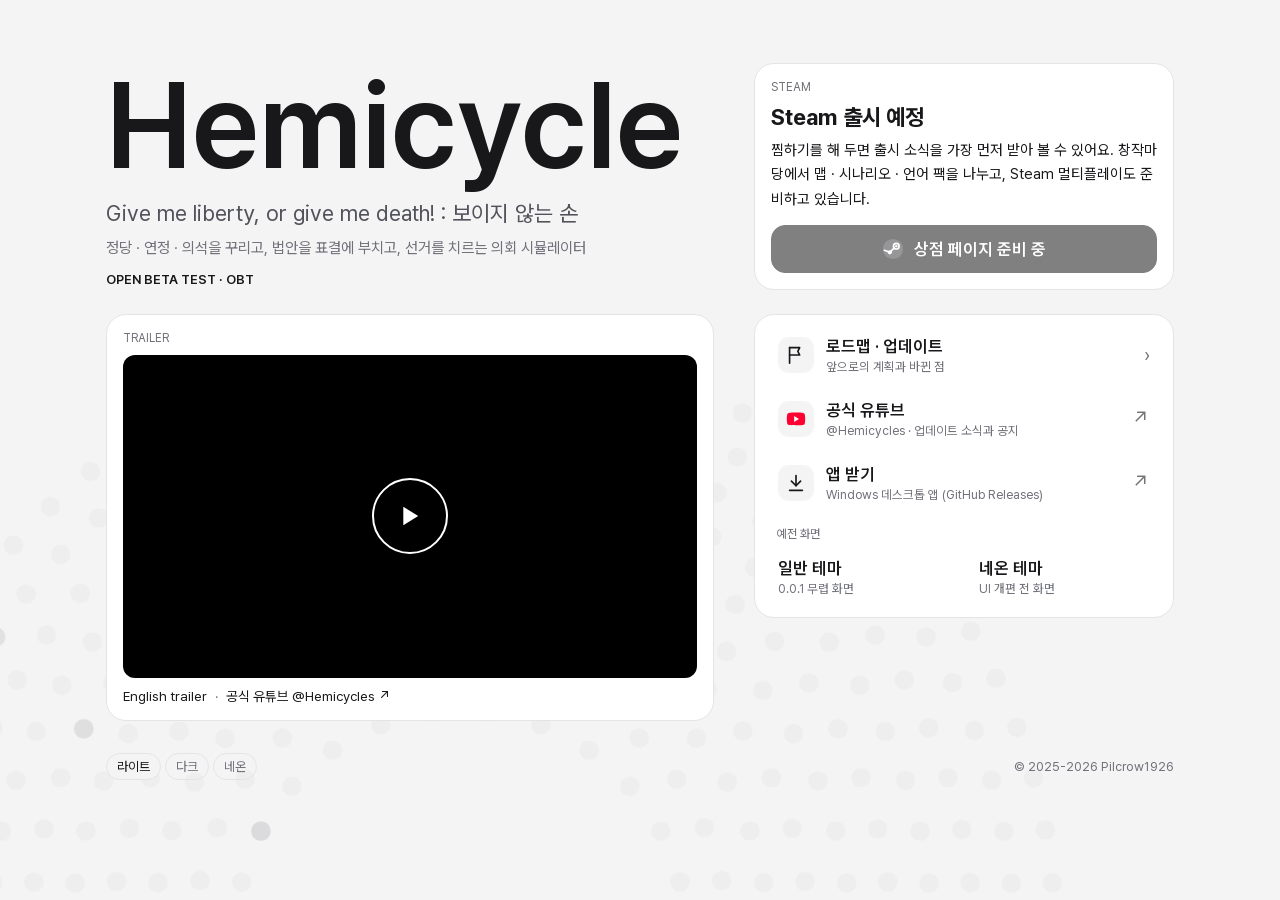
==== index.html @ 88987e37 "Hemicycle 웹 시작 — 메인 · 로드맵 · 예전 화면 게임 저장소(parliament)에서 웹으로 나누는 페이지를 옮겨 온다.  - index.html: 새 웹 메인 — S" ====
<!DOCTYPE html>
<html lang="ko">
<head>
    <meta charset="UTF-8">
    <meta name="viewport" content="width=device-width, initial-scale=1.0">
    <title>Hemicycle</title>
    <meta name="description" content="Hemicycle — 정당 · 연정 · 의석 · 입법 · 선거를 직접 운영하는 의회 시뮬레이터. Steam 출시 예정.">
    <link rel="icon" type="image/png" href="icons/favicon.png">
    <script src="js/thememode.js"></script>
    <script src="js/theme.js"></script>
    <link href="https://fonts.googleapis.com/css2?family=VT323&display=swap" rel="stylesheet">
    <link rel="stylesheet" href="fonts/neodgm/style.css">
    <link rel="stylesheet" href="css/modern.css">
    <link rel="stylesheet" href="css/site.css">
    <script src="js/site.js"></script>
</head>
<body>
    <div class="site">
        <header class="site-brand">
            <div class="site-status neon-only">SYSTEM: ONLINE<br>PUBLIC ARCHIVE</div>
            <h1 class="site-title">Hemicycle</h1>
            <p class="site-subtitle">Give me liberty, or give me death! : 보이지 않는 손</p>
            <p class="site-lead">정당 · 연정 · 의석을 꾸리고, 법안을 표결에 부치고, 선거를 치르는 의회 시뮬레이터</p>
            <div class="site-stage">OPEN BETA TEST · OBT</div>
        </header>

        <!-- Steam 출시 예정 -->
        <section class="site-card site-steam" aria-labelledby="steamTitle">
            <div class="site-card-head">STEAM</div>
            <h2 id="steamTitle" class="site-steam-title">Steam 출시 예정</h2>
            <p class="site-steam-text">찜하기를 해 두면 출시 소식을 가장 먼저 받아 볼 수 있어요. 창작마당에서 맵 · 시나리오 · 언어 팩을 나누고, Steam 멀티플레이도 준비하고 있습니다.</p>
            <a class="site-btn site-btn-primary" id="steamBtn" href="#" target="_blank" rel="noopener noreferrer" aria-disabled="true">
                <svg viewBox="0 0 24 24" width="22" height="22" aria-hidden="true"><circle cx="12" cy="12" r="11" fill="currentColor" opacity=".18"/><circle cx="15.6" cy="8.9" r="3.1" fill="none" stroke="currentColor" stroke-width="1.8"/><circle cx="15.6" cy="8.9" r="1.3" fill="currentColor"/><circle cx="8.6" cy="15.6" r="2.3" fill="currentColor"/><path d="M2.6 13.4 8.6 15.6M13.2 10.9 10 14.2" stroke="currentColor" stroke-width="1.9" stroke-linecap="round"/></svg>
                <span class="site-btn-label">상점 페이지 준비 중</span>
            </a>
        </section>

        <!-- 트레일러 -->
        <section class="site-card site-trailer-card" aria-label="트레일러">
            <div class="site-card-head">TRAILER</div>
            <div class="site-trailer" id="trailer">
                <img alt="Hemicycle 트레일러 미리보기" loading="lazy">
                <button type="button" class="site-trailer-play" aria-label="트레일러 재생">
                    <svg viewBox="0 0 24 24" width="34" height="34" aria-hidden="true"><path d="M8 5.5v13l10.5-6.5z" fill="currentColor"/></svg>
                </button>
            </div>
            <div class="site-trailer-links">
                <a href="#" id="trailerEn">English trailer</a>
                <span aria-hidden="true">·</span>
                <a data-site-link="youtubeChannel" href="https://www.youtube.com/@Hemicycles" target="_blank" rel="noopener noreferrer">공식 유튜브 @Hemicycles ↗</a>
            </div>
        </section>

        <!-- 바로 가기 -->
        <nav class="site-card site-links" aria-label="바로 가기">
            <a class="site-link" href="roadmap.html">
                <span class="site-link-icon" aria-hidden="true"><svg viewBox="0 0 24 24" width="22" height="22" fill="none" stroke="currentColor" stroke-width="1.8" stroke-linecap="round" stroke-linejoin="round"><path d="M5 21V4"/><path d="M5 4h11l-2 4 2 4H5"/></svg></span>
                <span class="site-link-text"><b>로드맵 · 업데이트</b><small>앞으로의 계획과 바뀐 점</small></span>
                <span class="site-link-chev" aria-hidden="true">›</span>
            </a>
            <a class="site-link" data-site-link="youtubeChannel" href="https://www.youtube.com/@Hemicycles" target="_blank" rel="noopener noreferrer">
                <span class="site-link-icon site-yt" aria-hidden="true"><svg viewBox="0 0 24 24" width="22" height="22"><path d="M21.6 7.2a2.5 2.5 0 0 0-1.8-1.8C18.2 5 12 5 12 5s-6.2 0-7.8.4A2.5 2.5 0 0 0 2.4 7.2 26 26 0 0 0 2 12a26 26 0 0 0 .4 4.8 2.5 2.5 0 0 0 1.8 1.8C5.8 19 12 19 12 19s6.2 0 7.8-.4a2.5 2.5 0 0 0 1.8-1.8A26 26 0 0 0 22 12a26 26 0 0 0-.4-4.8z" fill="currentColor"/><path d="M10 15.2 15.2 12 10 8.8z" fill="#fff"/></svg></span>
                <span class="site-link-text"><b>공식 유튜브</b><small>@Hemicycles · 업데이트 소식과 공지</small></span>
                <span class="site-link-chev" aria-hidden="true">↗</span>
            </a>
            <a class="site-link" data-site-link="releases" href="https://github.com/Jedidiah1926/parliament/releases" target="_blank" rel="noopener noreferrer">
                <span class="site-link-icon" aria-hidden="true"><svg viewBox="0 0 24 24" width="22" height="22" fill="none" stroke="currentColor" stroke-width="1.8" stroke-linecap="round" stroke-linejoin="round"><path d="M12 4v11"/><path d="m7 10 5 5 5-5"/><path d="M5 20h14"/></svg></span>
                <span class="site-link-text"><b>앱 받기</b><small>Windows 데스크톱 앱 (GitHub Releases)</small></span>
                <span class="site-link-chev" aria-hidden="true">↗</span>
            </a>
            <div class="site-links-sub">예전 화면</div>
            <div class="site-link-row">
                <a class="site-link" href="old.html">
                    <span class="site-link-text"><b>일반 테마</b><small>0.0.1 무렵 화면</small></span>
                </a>
                <a class="site-link" href="old2.html">
                    <span class="site-link-text"><b>네온 테마</b><small>UI 개편 전 화면</small></span>
                </a>
            </div>
        </nav>

        <footer class="site-footer">
            <div class="site-theme" role="group" aria-label="테마">
                <button type="button" data-theme-pick="light">라이트</button>
                <button type="button" data-theme-pick="dark">다크</button>
                <button type="button" data-theme-pick="tno">네온</button>
            </div>
            <div>&copy; 2025-2026 Pilcrow1926</div>
        </footer>
    </div>
    <script src="js/hemi-bg.js"></script>
</body>
</html>
---- fonts/neodgm/style.css ----
/* 네오둥근모 (NeoDunggeunmo, SIL OFL 1.1 — LICENSE.txt) — github.com/neodgm/neodgm-webfont 'latest' 태그의 파일을 그대로 함께 배포.
   인터넷 없이도(데스크톱 앱) 네온 테마 글꼴이 보이도록 CDN 대신 이 파일을 쓴다 */
@font-face {
  font-family: 'NeoDunggeunmo';
  font-weight: normal;
  font-style: normal;
  font-display: block;
  src: local('NeoDunggeunmo'), url('neodgm.woff2') format('woff2'),
       url('neodgm.woff') format('woff');
}
---- css/modern.css ----
/* =====================================================================
   Hemicycle — 모던 UI (라이트/다크 모드 전용)
   ---------------------------------------------------------------------
   네온 모드(data-theme-mode="tno")는 각 페이지 CSS(main.css 등)의 기존 레트로
   스타일을 그대로 쓰고, 이 파일의 규칙은 모두 html[data-theme-family="modern"]
   (라이트/다크) 아래에서만 적용된다. 모든 페이지가 페이지 CSS 뒤에 이 파일을 불러온다.

   구성
     1. 디자인 토큰 (라이트/다크) + 기존 --tno-* 변수 연결
     2. 기본 (폰트·CRT 제거·스크롤바)
     3. [자동 생성] 레트로 하드코딩 색 → 토큰 매핑
        (텍스트는 밝기 위계를 그대로, 어두운 배경은 표면색으로, 채도 있는 색은 의미별 색으로)
     4. 컴포넌트 (레이아웃·탭·입력·카드·버튼·대화상자)
     5. 기타 페이지 (메인/설정·로드맵·점검·맵 메이커)
     6. 세로 탭 사이드바 (js/sidenav.js)

   인라인 style=""과 페이지 CSS를 덮어써야 하는 곳이 많아 !important를 의도적으로 쓴다.
   ===================================================================== */
/* 라이트/다크 글꼴: Pretendard (SIL OFL 1.1, fonts/pretendard/LICENSE.txt) — 인터넷 없이도(데스크톱 앱) 보이도록 파일을 함께 배포 */
@font-face {
    font-family: 'Pretendard Variable';
    font-weight: 45 920;
    font-style: normal;
    font-display: swap;
    src: local('Pretendard Variable'), url('../fonts/pretendard/PretendardVariable.woff2') format('woff2-variations'), url('../fonts/pretendard/PretendardVariable.woff2') format('woff2');
}

/* ===================== 1. 디자인 토큰 ===================== */
html[data-theme-mode="light"] {
    --m-bg: #f4f4f5;
    --m-surface: #ffffff;
    --m-surface-2: #f4f4f5;
    --m-surface-3: #e7e7ea;
    --m-border: #e4e4e7;
    --m-border-strong: #d4d4d8;
    --m-text: #18181b;
    --m-text-2: #52525b;
    --m-text-3: #71717a;
    --m-text-4: #8b8b94;
    --m-accent: #18181b;
    --m-on-accent: #ffffff;
    --m-danger: #dc2626;
    --m-success: #16a34a;
    --m-info: #2563eb;
    --m-gold: #b45309;
    --m-purple: #7c3aed;
    --m-shadow-sm: 0 1px 2px rgba(24, 24, 27, .07);
    --m-shadow: 0 1px 2px rgba(24, 24, 27, .04), 0 6px 20px rgba(24, 24, 27, .06);
    --m-shadow-lg: 0 18px 50px rgba(24, 24, 27, .18);
    --m-ring: 0 0 0 3px rgba(24, 24, 27, .12);
    color-scheme: light;
}
html[data-theme-mode="dark"] {
    --m-bg: #0c0c0e;
    --m-surface: #161618;
    --m-surface-2: #1f1f22;
    --m-surface-3: #2a2a2e;
    --m-border: #27272a;
    --m-border-strong: #3a3a40;
    --m-text: #f4f4f5;
    --m-text-2: #b4b4bb;
    --m-text-3: #8a8a93;
    --m-text-4: #6e6e77;
    --m-accent: #f4f4f5;
    --m-on-accent: #18181b;
    --m-danger: #f87171;
    --m-success: #4ade80;
    --m-info: #60a5fa;
    --m-gold: #fbbf24;
    --m-purple: #a78bfa;
    --m-shadow-sm: 0 1px 2px rgba(0, 0, 0, .4);
    --m-shadow: 0 1px 2px rgba(0, 0, 0, .3), 0 8px 24px rgba(0, 0, 0, .35);
    --m-shadow-lg: 0 18px 50px rgba(0, 0, 0, .6);
    --m-ring: 0 0 0 3px rgba(244, 244, 245, .14);
    color-scheme: dark;
}
html[data-theme-family="modern"] {
    --m-font: "Pretendard Variable", Pretendard, -apple-system, BlinkMacSystemFont, "Segoe UI", "Apple SD Gothic Neo", "Malgun Gothic", sans-serif;
    --m-radius-sm: 6px;
    --m-radius: 10px;
    --m-radius-lg: 16px;
    /* 기존 레트로 변수를 토큰에 연결 — var(--tno-*)를 쓰는 CSS·인라인 스타일이 전부 자동으로 따라온다 */
    --tno-bg: var(--m-bg);
    --tno-panel: var(--m-surface);
    --tno-neon: var(--m-accent);
    --tno-neon-dim: color-mix(in srgb, var(--m-accent) 10%, transparent);
    --tno-text: var(--m-text);
    --tno-border: var(--m-border);
    --tno-alert: var(--m-danger);
    --tno-gold: var(--m-gold);
    --vote-yea: var(--m-success);
    --vote-nay: var(--m-danger);
    --vote-abs: var(--m-text-3);
}

/* ===================== 2. 기본 ===================== */
html[data-theme-family="modern"] * {
    font-family: var(--m-font) !important;
    text-transform: none !important;
    text-shadow: none !important;
    box-shadow: none !important;
    letter-spacing: normal !important;
}
html[data-theme-family="modern"] body {
    background: var(--m-bg) !important;
    color: var(--m-text);
    -webkit-font-smoothing: antialiased;
}
/* CRT 스캔라인 오버레이 제거 */
html[data-theme-family="modern"] body::after { display: none !important; }
html[data-theme-family="modern"] ::selection { background: color-mix(in srgb, var(--m-info) 25%, transparent); }
/* 스크롤바는 css/scrollbars.css 한 곳에서 */
html[data-theme-family="modern"] a { color: var(--m-info); }

/*@@GENERATED-REMAP-BEGIN@@*/
/* ===================== 3. [자동 생성] 레트로 하드코딩 색 → 토큰 매핑 =====================
   tools/gen-modern-remap.py로 생성 — 직접 고치지 말고 스크립트를 다시 실행할 것.
   회색은 밝기 순위를 그대로 텍스트 위계(--m-text > -2 > -3 > -4)로, 어두운 배경은 표면색으로,
   채도 있는 색은 색상별 의미 토큰(danger/gold/success/info/purple)으로 옮긴다.
   정당 색 등 인라인으로 동적으로 넣은 색은 :not(:where(...)) 가드로 건드리지 않는다. */
/* ======== GENERATED: hardcoded retro color -> token remap (class rules) ======== */
html[data-theme-family="modern"] .lang-select-btn:not(:where([style*="background"])),
html[data-theme-family="modern"] .menu-btn:not(:where([style*="background"])),
html[data-theme-family="modern"] .save-fav-btn:not(:where([style*="background"])),
html[data-theme-family="modern"] .save-select-item:not(:where([style*="background"])) {
    background: color-mix(in srgb, var(--m-text) 4%, transparent) !important;
}
html[data-theme-family="modern"] .save-tab-new-menu-item:hover:not(:where([style*="background"])),
html[data-theme-family="modern"] .save-tab-new:hover:not(:where([style*="background"])),
html[data-theme-family="modern"] .save-tab-preset-item:hover:not(:where([style*="background"])),
html[data-theme-family="modern"] .save-tab:hover:not(:where([style*="background"])) {
    background: color-mix(in srgb, var(--m-text) 6%, transparent) !important;
}
html[data-theme-family="modern"] #houseCanvas:not(:where([style*="background"])),
html[data-theme-family="modern"] #senateCanvas:not(:where([style*="background"])),
html[data-theme-family="modern"] #thirdCanvas:not(:where([style*="background"])),
html[data-theme-family="modern"] .bill-card:not(:where([style*="background"])),
html[data-theme-family="modern"] .bill-history:not(:where([style*="background"])),
html[data-theme-family="modern"] .bill-search-bar input:not(:where([style*="background"])),
html[data-theme-family="modern"] .canvas-export-menu:not(:where([style*="background"])),
html[data-theme-family="modern"] .card-item:not(:where([style*="background"])),
html[data-theme-family="modern"] .coalition-members:not(:where([style*="background"])),
html[data-theme-family="modern"] .elec-record-detail:not(:where([style*="background"])),
html[data-theme-family="modern"] .faction-card:not(:where([style*="background"])),
html[data-theme-family="modern"] .header-strip:not(:where([style*="background"])),
html[data-theme-family="modern"] .kbd-toast:not(:where([style*="background"])),
html[data-theme-family="modern"] .lang-switch:not(:where([style*="background"])),
html[data-theme-family="modern"] .leader-name-input:not(:where([style*="background"])),
html[data-theme-family="modern"] .leader-photo-box:not(:where([style*="background"])),
html[data-theme-family="modern"] .legend-pill:not(:where([style*="background"])),
html[data-theme-family="modern"] .maintenance-box:not(:where([style*="background"])),
html[data-theme-family="modern"] .member-filter-btn:not(:where([style*="background"])),
html[data-theme-family="modern"] .member-filter-popup:not(:where([style*="background"])),
html[data-theme-family="modern"] .nation-id-bar:not(:where([style*="background"])),
html[data-theme-family="modern"] .order-btn:not(:where([style*="background"])),
html[data-theme-family="modern"] .rd-card:not(:where([style*="background"])),
html[data-theme-family="modern"] .rd-header:not(:where([style*="background"])),
html[data-theme-family="modern"] .rd-version-btn:not(:where([style*="background"])),
html[data-theme-family="modern"] .ruling-selector:not(:where([style*="background"])),
html[data-theme-family="modern"] .save-rename-input:not(:where([style*="background"])),
html[data-theme-family="modern"] .save-select-head:not(:where([style*="background"])),
html[data-theme-family="modern"] .save-select-new-row input:not(:where([style*="background"])),
html[data-theme-family="modern"] .save-select-search input:not(:where([style*="background"])),
html[data-theme-family="modern"] .save-tab-bar:not(:where([style*="background"])),
html[data-theme-family="modern"] .save-tab-new-input-wrap input:not(:where([style*="background"])),
html[data-theme-family="modern"] .save-tab-new-menu:not(:where([style*="background"])),
html[data-theme-family="modern"] .save-tab-preset-list:not(:where([style*="background"])),
html[data-theme-family="modern"] .seat-info-card:not(:where([style*="background"])),
html[data-theme-family="modern"] .stat-block:not(:where([style*="background"])),
html[data-theme-family="modern"] .stat-leader-photo:not(:where([style*="background"])),
html[data-theme-family="modern"] .sub-tab-btn-3:not(:where([style*="background"])),
html[data-theme-family="modern"] .sub-tab-btn:not(:where([style*="background"])),
html[data-theme-family="modern"] .system-radio-btn:not(:where([style*="background"])),
html[data-theme-family="modern"] .tag-badge:not(:where([style*="background"])),
html[data-theme-family="modern"] .tno-header-strip:not(:where([style*="background"])),
html[data-theme-family="modern"] .tooltip-box:not(:where([style*="background"])),
html[data-theme-family="modern"] .version-box:not(:where([style*="background"])),
html[data-theme-family="modern"] .vote-bar-none:not(:where([style*="background"])),
html[data-theme-family="modern"] .vote-bar-outer:not(:where([style*="background"])),
html[data-theme-family="modern"] .vote-bill-input:not(:where([style*="background"])),
html[data-theme-family="modern"] .vote-panel:not(:where([style*="background"])),
html[data-theme-family="modern"] .vote-result-wrap:not(:where([style*="background"])),
html[data-theme-family="modern"] canvas:not(:where([style*="background"])),
html[data-theme-family="modern"] input[type="checkbox"]:not(:where([style*="background"])),
html[data-theme-family="modern"] input[type="number"]:not(:where([style*="background"])),
html[data-theme-family="modern"] input[type="text"]:not(:where([style*="background"])),
html[data-theme-family="modern"] select:not(:where([style*="background"])) {
    background: var(--m-surface-2) !important;
}
html[data-theme-family="modern"] .bill-status-badge.house-fail:not(:where([style*="border-bottom"])),
html[data-theme-family="modern"] .bill-status-badge.senate-fail:not(:where([style*="border-bottom"])),
html[data-theme-family="modern"] .bill-status-badge.third-fail:not(:where([style*="border-bottom"])),
html[data-theme-family="modern"] .sub-tab-btn-danger:not(:where([style*="border-bottom"])) {
    border-bottom-color: color-mix(in srgb, var(--m-danger) 40%, var(--m-border)) !important;
}
html[data-theme-family="modern"] .bill-version-badge:not(:where([style*="border-bottom"])) {
    border-bottom-color: color-mix(in srgb, var(--m-gold) 40%, var(--m-border)) !important;
}
html[data-theme-family="modern"] .bill-status-badge.senate-pass:not(:where([style*="border-bottom"])),
html[data-theme-family="modern"] .bill-status-badge.third-pass:not(:where([style*="border-bottom"])),
html[data-theme-family="modern"] .tag-badge:not(:where([style*="border-bottom"])) {
    border-bottom-color: color-mix(in srgb, var(--m-info) 40%, var(--m-border)) !important;
}
html[data-theme-family="modern"] .bill-card:not(:where([style*="border-bottom"])),
html[data-theme-family="modern"] .bill-history-entry:not(:where([style*="border-bottom"])),
html[data-theme-family="modern"] .bill-history:not(:where([style*="border-bottom"])),
html[data-theme-family="modern"] .bill-remove-btn:not(:where([style*="border-bottom"])),
html[data-theme-family="modern"] .bill-search-bar input:not(:where([style*="border-bottom"])),
html[data-theme-family="modern"] .bill-status-badge.pending:not(:where([style*="border-bottom"])),
html[data-theme-family="modern"] .bulk-party-row:not(:where([style*="border-bottom"])),
html[data-theme-family="modern"] .bulk-vote-btn.clr:not(:where([style*="border-bottom"])),
html[data-theme-family="modern"] .card-item:not(:where([style*="border-bottom"])),
html[data-theme-family="modern"] .coalition-members:not(:where([style*="border-bottom"])),
html[data-theme-family="modern"] .elec-record-detail:not(:where([style*="border-bottom"])),
html[data-theme-family="modern"] .faction-card:not(:where([style*="border-bottom"])),
html[data-theme-family="modern"] .leader-name-input:not(:where([style*="border-bottom"])),
html[data-theme-family="modern"] .leader-photo-box:not(:where([style*="border-bottom"])),
html[data-theme-family="modern"] .legend-pill:not(:where([style*="border-bottom"])),
html[data-theme-family="modern"] .log-entry:not(:where([style*="border-bottom"])),
html[data-theme-family="modern"] .log-tag.sys:not(:where([style*="border-bottom"])),
html[data-theme-family="modern"] .maintenance-box:not(:where([style*="border-bottom"])),
html[data-theme-family="modern"] .member-filter-btn:not(:where([style*="border-bottom"])),
html[data-theme-family="modern"] .member-filter-popup:not(:where([style*="border-bottom"])),
html[data-theme-family="modern"] .nation-flag-banner:not(:where([style*="border-bottom"])),
html[data-theme-family="modern"] .nation-id-bar:not(:where([style*="border-bottom"])),
html[data-theme-family="modern"] .order-btn:not(:where([style*="border-bottom"])),
html[data-theme-family="modern"] .rd-card:not(:where([style*="border-bottom"])),
html[data-theme-family="modern"] .rd-title:not(:where([style*="border-bottom"])),
html[data-theme-family="modern"] .ruling-selector:not(:where([style*="border-bottom"])),
html[data-theme-family="modern"] .save-select-item-auto:not(:where([style*="border-bottom"])),
html[data-theme-family="modern"] .save-tab-new-menu-item:not(:where([style*="border-bottom"])),
html[data-theme-family="modern"] .save-tab-preset-item:not(:where([style*="border-bottom"])),
html[data-theme-family="modern"] .seat-info-card-header:not(:where([style*="border-bottom"])),
html[data-theme-family="modern"] .stat-block:not(:where([style*="border-bottom"])),
html[data-theme-family="modern"] .stat-leader-photo:not(:where([style*="border-bottom"])),
html[data-theme-family="modern"] .sub-tab-btn-3:hover:not(:where([style*="border-bottom"])),
html[data-theme-family="modern"] .sub-tab-btn-3:not(:where([style*="border-bottom"])),
html[data-theme-family="modern"] .sub-tab-btn:hover:not(:where([style*="border-bottom"])),
html[data-theme-family="modern"] .sub-tab-btn:not(:where([style*="border-bottom"])),
html[data-theme-family="modern"] .system-radio-btn:hover:not(:where([style*="border-bottom"])),
html[data-theme-family="modern"] .system-radio-btn:not(:where([style*="border-bottom"])),
html[data-theme-family="modern"] .verdict-pending:not(:where([style*="border-bottom"])),
html[data-theme-family="modern"] .version-box:not(:where([style*="border-bottom"])),
html[data-theme-family="modern"] .version-head:not(:where([style*="border-bottom"])),
html[data-theme-family="modern"] .vote-bar-outer:not(:where([style*="border-bottom"])),
html[data-theme-family="modern"] .vote-panel-title:not(:where([style*="border-bottom"])),
html[data-theme-family="modern"] .vote-panel:not(:where([style*="border-bottom"])),
html[data-theme-family="modern"] .vote-result-wrap:not(:where([style*="border-bottom"])),
html[data-theme-family="modern"] .vote-verdict:not(:where([style*="border-bottom"])),
html[data-theme-family="modern"] canvas:not(:where([style*="border-bottom"])),
html[data-theme-family="modern"] input[type="checkbox"]:checked:not(:where([style*="border-bottom"]))::after,
html[data-theme-family="modern"] input[type="checkbox"]:not(:where([style*="border-bottom"])) {
    border-bottom-color: var(--m-border) !important;
}
html[data-theme-family="modern"] .dup-btn:not(:where([style*="border-bottom"])),
html[data-theme-family="modern"] .member-filter-btn:hover:not(:where([style*="border-bottom"])),
html[data-theme-family="modern"] .party-status-badge.status-dissolved:not(:where([style*="border-bottom"])),
html[data-theme-family="modern"] .remove-btn:not(:where([style*="border-bottom"])),
html[data-theme-family="modern"] .ruling-selector:hover:not(:where([style*="border-bottom"])),
html[data-theme-family="modern"] .vote-ctrl-btn.clr:not(:where([style*="border-bottom"])),
html[data-theme-family="modern"] input[type="color"]:not(:where([style*="border-bottom"])) {
    border-bottom-color: var(--m-border-strong) !important;
}
html[data-theme-family="modern"] .log-tag.fix:not(:where([style*="border-bottom"])) {
    border-bottom-color: var(--m-gold) !important;
}
html[data-theme-family="modern"] .bill-status-badge.house-pass:not(:where([style*="border-bottom"])),
html[data-theme-family="modern"] .log-tag.prer:not(:where([style*="border-bottom"])) {
    border-bottom-color: var(--m-success) !important;
}
html[data-theme-family="modern"] .bill-status-badge.house-fail:not(:where([style*="border-left"])),
html[data-theme-family="modern"] .bill-status-badge.senate-fail:not(:where([style*="border-left"])),
html[data-theme-family="modern"] .bill-status-badge.third-fail:not(:where([style*="border-left"])),
html[data-theme-family="modern"] .sub-tab-btn-danger:not(:where([style*="border-left"])) {
    border-left-color: color-mix(in srgb, var(--m-danger) 40%, var(--m-border)) !important;
}
html[data-theme-family="modern"] .bill-version-badge:not(:where([style*="border-left"])) {
    border-left-color: color-mix(in srgb, var(--m-gold) 40%, var(--m-border)) !important;
}
html[data-theme-family="modern"] .bill-status-badge.senate-pass:not(:where([style*="border-left"])),
html[data-theme-family="modern"] .bill-status-badge.third-pass:not(:where([style*="border-left"])),
html[data-theme-family="modern"] .tag-badge:not(:where([style*="border-left"])) {
    border-left-color: color-mix(in srgb, var(--m-info) 40%, var(--m-border)) !important;
}
html[data-theme-family="modern"] .bill-card:not(:where([style*="border-left"])),
html[data-theme-family="modern"] .bill-history:not(:where([style*="border-left"])),
html[data-theme-family="modern"] .bill-remove-btn:not(:where([style*="border-left"])),
html[data-theme-family="modern"] .bill-search-bar input:not(:where([style*="border-left"])),
html[data-theme-family="modern"] .bill-status-badge.pending:not(:where([style*="border-left"])),
html[data-theme-family="modern"] .bulk-vote-btn.clr:not(:where([style*="border-left"])),
html[data-theme-family="modern"] .card-item:not(:where([style*="border-left"])),
html[data-theme-family="modern"] .coalition-members:not(:where([style*="border-left"])),
html[data-theme-family="modern"] .elec-record-detail:not(:where([style*="border-left"])),
html[data-theme-family="modern"] .faction-card:not(:where([style*="border-left"])),
html[data-theme-family="modern"] .leader-name-input:not(:where([style*="border-left"])),
html[data-theme-family="modern"] .leader-photo-box:not(:where([style*="border-left"])),
html[data-theme-family="modern"] .legend-pill:not(:where([style*="border-left"])),
html[data-theme-family="modern"] .log-sub:not(:where([style*="border-left"])),
html[data-theme-family="modern"] .log-tag.sys:not(:where([style*="border-left"])),
html[data-theme-family="modern"] .maintenance-box:not(:where([style*="border-left"])),
html[data-theme-family="modern"] .member-filter-btn:not(:where([style*="border-left"])),
html[data-theme-family="modern"] .member-filter-popup:not(:where([style*="border-left"])),
html[data-theme-family="modern"] .nation-flag-banner:not(:where([style*="border-left"])),
html[data-theme-family="modern"] .order-btn:not(:where([style*="border-left"])),
html[data-theme-family="modern"] .rd-card:not(:where([style*="border-left"])),
html[data-theme-family="modern"] .ruling-selector:not(:where([style*="border-left"])),
html[data-theme-family="modern"] .save-select-item-auto:not(:where([style*="border-left"])),
html[data-theme-family="modern"] .stat-block:not(:where([style*="border-left"])),
html[data-theme-family="modern"] .stat-leader-photo:not(:where([style*="border-left"])),
html[data-theme-family="modern"] .sub-tab-btn-3:hover:not(:where([style*="border-left"])),
html[data-theme-family="modern"] .sub-tab-btn-3:not(:where([style*="border-left"])),
html[data-theme-family="modern"] .sub-tab-btn:hover:not(:where([style*="border-left"])),
html[data-theme-family="modern"] .sub-tab-btn:not(:where([style*="border-left"])),
html[data-theme-family="modern"] .system-radio-btn:hover:not(:where([style*="border-left"])),
html[data-theme-family="modern"] .system-radio-btn:not(:where([style*="border-left"])),
html[data-theme-family="modern"] .verdict-pending:not(:where([style*="border-left"])),
html[data-theme-family="modern"] .version-box:not(:where([style*="border-left"])),
html[data-theme-family="modern"] .vote-bar-outer:not(:where([style*="border-left"])),
html[data-theme-family="modern"] .vote-panel:not(:where([style*="border-left"])),
html[data-theme-family="modern"] .vote-result-wrap:not(:where([style*="border-left"])),
html[data-theme-family="modern"] .vote-verdict:not(:where([style*="border-left"])),
html[data-theme-family="modern"] canvas:not(:where([style*="border-left"])),
html[data-theme-family="modern"] input[type="checkbox"]:checked:not(:where([style*="border-left"]))::after,
html[data-theme-family="modern"] input[type="checkbox"]:not(:where([style*="border-left"])) {
    border-left-color: var(--m-border) !important;
}
html[data-theme-family="modern"] .dup-btn:not(:where([style*="border-left"])),
html[data-theme-family="modern"] .member-filter-btn:hover:not(:where([style*="border-left"])),
html[data-theme-family="modern"] .party-status-badge.status-dissolved:not(:where([style*="border-left"])),
html[data-theme-family="modern"] .remove-btn:not(:where([style*="border-left"])),
html[data-theme-family="modern"] .ruling-selector:hover:not(:where([style*="border-left"])),
html[data-theme-family="modern"] .vote-ctrl-btn.clr:not(:where([style*="border-left"])),
html[data-theme-family="modern"] input[type="color"]:not(:where([style*="border-left"])) {
    border-left-color: var(--m-border-strong) !important;
}
html[data-theme-family="modern"] .log-tag.fix:not(:where([style*="border-left"])) {
    border-left-color: var(--m-gold) !important;
}
html[data-theme-family="modern"] .bill-status-badge.house-pass:not(:where([style*="border-left"])),
html[data-theme-family="modern"] .log-tag.prer:not(:where([style*="border-left"])) {
    border-left-color: var(--m-success) !important;
}
html[data-theme-family="modern"] .bill-status-badge.house-fail:not(:where([style*="border-right"])),
html[data-theme-family="modern"] .bill-status-badge.senate-fail:not(:where([style*="border-right"])),
html[data-theme-family="modern"] .bill-status-badge.third-fail:not(:where([style*="border-right"])),
html[data-theme-family="modern"] .sub-tab-btn-danger:not(:where([style*="border-right"])) {
    border-right-color: color-mix(in srgb, var(--m-danger) 40%, var(--m-border)) !important;
}
html[data-theme-family="modern"] .bill-version-badge:not(:where([style*="border-right"])) {
    border-right-color: color-mix(in srgb, var(--m-gold) 40%, var(--m-border)) !important;
}
html[data-theme-family="modern"] .bill-status-badge.senate-pass:not(:where([style*="border-right"])),
html[data-theme-family="modern"] .bill-status-badge.third-pass:not(:where([style*="border-right"])),
html[data-theme-family="modern"] .tag-badge:not(:where([style*="border-right"])) {
    border-right-color: color-mix(in srgb, var(--m-info) 40%, var(--m-border)) !important;
}
html[data-theme-family="modern"] .bill-card:not(:where([style*="border-right"])),
html[data-theme-family="modern"] .bill-history:not(:where([style*="border-right"])),
html[data-theme-family="modern"] .bill-remove-btn:not(:where([style*="border-right"])),
html[data-theme-family="modern"] .bill-search-bar input:not(:where([style*="border-right"])),
html[data-theme-family="modern"] .bill-status-badge.pending:not(:where([style*="border-right"])),
html[data-theme-family="modern"] .bulk-vote-btn.clr:not(:where([style*="border-right"])),
html[data-theme-family="modern"] .card-item:not(:where([style*="border-right"])),
html[data-theme-family="modern"] .coalition-members:not(:where([style*="border-right"])),
html[data-theme-family="modern"] .elec-record-detail:not(:where([style*="border-right"])),
html[data-theme-family="modern"] .faction-card:not(:where([style*="border-right"])),
html[data-theme-family="modern"] .leader-name-input:not(:where([style*="border-right"])),
html[data-theme-family="modern"] .leader-photo-box:not(:where([style*="border-right"])),
html[data-theme-family="modern"] .legend-pill:not(:where([style*="border-right"])),
html[data-theme-family="modern"] .log-tag.sys:not(:where([style*="border-right"])),
html[data-theme-family="modern"] .maintenance-box:not(:where([style*="border-right"])),
html[data-theme-family="modern"] .member-filter-btn:not(:where([style*="border-right"])),
html[data-theme-family="modern"] .member-filter-popup:not(:where([style*="border-right"])),
html[data-theme-family="modern"] .nation-flag-banner:not(:where([style*="border-right"])),
html[data-theme-family="modern"] .order-btn:not(:where([style*="border-right"])),
html[data-theme-family="modern"] .rd-card:not(:where([style*="border-right"])),
html[data-theme-family="modern"] .ruling-selector:not(:where([style*="border-right"])),
html[data-theme-family="modern"] .save-select-item-auto:not(:where([style*="border-right"])),
html[data-theme-family="modern"] .save-tab-new:not(:where([style*="border-right"])),
html[data-theme-family="modern"] .save-tab:not(:where([style*="border-right"])),
html[data-theme-family="modern"] .stat-block:not(:where([style*="border-right"])),
html[data-theme-family="modern"] .stat-leader-photo:not(:where([style*="border-right"])),
html[data-theme-family="modern"] .sub-tab-btn-3:hover:not(:where([style*="border-right"])),
html[data-theme-family="modern"] .sub-tab-btn-3:not(:where([style*="border-right"])),
html[data-theme-family="modern"] .sub-tab-btn:hover:not(:where([style*="border-right"])),
html[data-theme-family="modern"] .sub-tab-btn:not(:where([style*="border-right"])),
html[data-theme-family="modern"] .system-radio-btn:hover:not(:where([style*="border-right"])),
html[data-theme-family="modern"] .system-radio-btn:not(:where([style*="border-right"])),
html[data-theme-family="modern"] .verdict-pending:not(:where([style*="border-right"])),
html[data-theme-family="modern"] .version-box:not(:where([style*="border-right"])),
html[data-theme-family="modern"] .vote-bar-outer:not(:where([style*="border-right"])),
html[data-theme-family="modern"] .vote-panel:not(:where([style*="border-right"])),
html[data-theme-family="modern"] .vote-result-wrap:not(:where([style*="border-right"])),
html[data-theme-family="modern"] .vote-verdict:not(:where([style*="border-right"])),
html[data-theme-family="modern"] canvas:not(:where([style*="border-right"])),
html[data-theme-family="modern"] input[type="checkbox"]:checked:not(:where([style*="border-right"]))::after,
html[data-theme-family="modern"] input[type="checkbox"]:not(:where([style*="border-right"])) {
    border-right-color: var(--m-border) !important;
}
html[data-theme-family="modern"] .dup-btn:not(:where([style*="border-right"])),
html[data-theme-family="modern"] .member-filter-btn:hover:not(:where([style*="border-right"])),
html[data-theme-family="modern"] .party-status-badge.status-dissolved:not(:where([style*="border-right"])),
html[data-theme-family="modern"] .remove-btn:not(:where([style*="border-right"])),
html[data-theme-family="modern"] .ruling-selector:hover:not(:where([style*="border-right"])),
html[data-theme-family="modern"] .vote-ctrl-btn.clr:not(:where([style*="border-right"])),
html[data-theme-family="modern"] input[type="color"]:not(:where([style*="border-right"])) {
    border-right-color: var(--m-border-strong) !important;
}
html[data-theme-family="modern"] .log-tag.fix:not(:where([style*="border-right"])) {
    border-right-color: var(--m-gold) !important;
}
html[data-theme-family="modern"] .bill-status-badge.house-pass:not(:where([style*="border-right"])),
html[data-theme-family="modern"] .log-tag.prer:not(:where([style*="border-right"])) {
    border-right-color: var(--m-success) !important;
}
html[data-theme-family="modern"] .bill-status-badge.house-fail:not(:where([style*="border-top"])),
html[data-theme-family="modern"] .bill-status-badge.senate-fail:not(:where([style*="border-top"])),
html[data-theme-family="modern"] .bill-status-badge.third-fail:not(:where([style*="border-top"])),
html[data-theme-family="modern"] .sub-tab-btn-danger:not(:where([style*="border-top"])) {
    border-top-color: color-mix(in srgb, var(--m-danger) 40%, var(--m-border)) !important;
}
html[data-theme-family="modern"] .bill-version-badge:not(:where([style*="border-top"])) {
    border-top-color: color-mix(in srgb, var(--m-gold) 40%, var(--m-border)) !important;
}
html[data-theme-family="modern"] .bill-status-badge.senate-pass:not(:where([style*="border-top"])),
html[data-theme-family="modern"] .bill-status-badge.third-pass:not(:where([style*="border-top"])),
html[data-theme-family="modern"] .tag-badge:not(:where([style*="border-top"])) {
    border-top-color: color-mix(in srgb, var(--m-info) 40%, var(--m-border)) !important;
}
html[data-theme-family="modern"] .bill-card:not(:where([style*="border-top"])),
html[data-theme-family="modern"] .bill-history:not(:where([style*="border-top"])),
html[data-theme-family="modern"] .bill-remove-btn:not(:where([style*="border-top"])),
html[data-theme-family="modern"] .bill-search-bar input:not(:where([style*="border-top"])),
html[data-theme-family="modern"] .bill-status-badge.pending:not(:where([style*="border-top"])),
html[data-theme-family="modern"] .bulk-vote-btn.clr:not(:where([style*="border-top"])),
html[data-theme-family="modern"] .card-item:not(:where([style*="border-top"])),
html[data-theme-family="modern"] .coalition-members:not(:where([style*="border-top"])),
html[data-theme-family="modern"] .elec-record-detail:not(:where([style*="border-top"])),
html[data-theme-family="modern"] .faction-card:not(:where([style*="border-top"])),
html[data-theme-family="modern"] .leader-name-input:not(:where([style*="border-top"])),
html[data-theme-family="modern"] .leader-photo-box:not(:where([style*="border-top"])),
html[data-theme-family="modern"] .legend-pill:not(:where([style*="border-top"])),
html[data-theme-family="modern"] .log-tag.sys:not(:where([style*="border-top"])),
html[data-theme-family="modern"] .maintenance-box:not(:where([style*="border-top"])),
html[data-theme-family="modern"] .maintenance-eta:not(:where([style*="border-top"])),
html[data-theme-family="modern"] .member-filter-btn:not(:where([style*="border-top"])),
html[data-theme-family="modern"] .member-filter-popup:not(:where([style*="border-top"])),
html[data-theme-family="modern"] .nation-flag-banner:not(:where([style*="border-top"])),
html[data-theme-family="modern"] .order-btn:not(:where([style*="border-top"])),
html[data-theme-family="modern"] .rd-card:not(:where([style*="border-top"])),
html[data-theme-family="modern"] .ruling-selector:not(:where([style*="border-top"])),
html[data-theme-family="modern"] .save-select-item-auto:not(:where([style*="border-top"])),
html[data-theme-family="modern"] .stat-block:not(:where([style*="border-top"])),
html[data-theme-family="modern"] .stat-leader-photo:not(:where([style*="border-top"])),
html[data-theme-family="modern"] .sub-tab-btn-3:hover:not(:where([style*="border-top"])),
html[data-theme-family="modern"] .sub-tab-btn-3:not(:where([style*="border-top"])),
html[data-theme-family="modern"] .sub-tab-btn:hover:not(:where([style*="border-top"])),
html[data-theme-family="modern"] .sub-tab-btn:not(:where([style*="border-top"])),
html[data-theme-family="modern"] .system-radio-btn:hover:not(:where([style*="border-top"])),
html[data-theme-family="modern"] .system-radio-btn:not(:where([style*="border-top"])),
html[data-theme-family="modern"] .verdict-pending:not(:where([style*="border-top"])),
html[data-theme-family="modern"] .version-box:not(:where([style*="border-top"])),
html[data-theme-family="modern"] .vote-bar-outer:not(:where([style*="border-top"])),
html[data-theme-family="modern"] .vote-panel:not(:where([style*="border-top"])),
html[data-theme-family="modern"] .vote-result-wrap:not(:where([style*="border-top"])),
html[data-theme-family="modern"] .vote-verdict:not(:where([style*="border-top"])),
html[data-theme-family="modern"] canvas:not(:where([style*="border-top"])),
html[data-theme-family="modern"] input[type="checkbox"]:checked:not(:where([style*="border-top"]))::after,
html[data-theme-family="modern"] input[type="checkbox"]:not(:where([style*="border-top"])) {
    border-top-color: var(--m-border) !important;
}
html[data-theme-family="modern"] .dup-btn:not(:where([style*="border-top"])),
html[data-theme-family="modern"] .member-filter-btn:hover:not(:where([style*="border-top"])),
html[data-theme-family="modern"] .party-status-badge.status-dissolved:not(:where([style*="border-top"])),
html[data-theme-family="modern"] .remove-btn:not(:where([style*="border-top"])),
html[data-theme-family="modern"] .ruling-selector:hover:not(:where([style*="border-top"])),
html[data-theme-family="modern"] .vote-ctrl-btn.clr:not(:where([style*="border-top"])),
html[data-theme-family="modern"] input[type="color"]:not(:where([style*="border-top"])) {
    border-top-color: var(--m-border-strong) !important;
}
html[data-theme-family="modern"] .log-tag.fix:not(:where([style*="border-top"])) {
    border-top-color: var(--m-gold) !important;
}
html[data-theme-family="modern"] .bill-status-badge.house-pass:not(:where([style*="border-top"])),
html[data-theme-family="modern"] .log-tag.prer:not(:where([style*="border-top"])) {
    border-top-color: var(--m-success) !important;
}
html[data-theme-family="modern"] .bill-status-badge.house-fail:not(:where([style^="color"],[style*=";color"],[style*="; color"],[style*=" color"])),
html[data-theme-family="modern"] .bill-status-badge.senate-fail:not(:where([style^="color"],[style*=";color"],[style*="; color"],[style*=" color"])),
html[data-theme-family="modern"] .bill-status-badge.third-fail:not(:where([style^="color"],[style*=";color"],[style*="; color"],[style*=" color"])),
html[data-theme-family="modern"] .faction-sum-err:not(:where([style^="color"],[style*=";color"],[style*="; color"],[style*=" color"])) {
    color: var(--m-danger) !important;
}
html[data-theme-family="modern"] .log-tag.fix:not(:where([style^="color"],[style*=";color"],[style*="; color"],[style*=" color"])) {
    color: var(--m-gold) !important;
}
html[data-theme-family="modern"] .bill-status-badge.senate-pass:not(:where([style^="color"],[style*=";color"],[style*="; color"],[style*=" color"])),
html[data-theme-family="modern"] .bill-status-badge.third-pass:not(:where([style^="color"],[style*=";color"],[style*="; color"],[style*=" color"])),
html[data-theme-family="modern"] .changelog-title:not(:where([style^="color"],[style*=";color"],[style*="; color"],[style*=" color"])),
html[data-theme-family="modern"] .log-meta:not(:where([style^="color"],[style*=";color"],[style*="; color"],[style*=" color"])) {
    color: var(--m-info) !important;
}
html[data-theme-family="modern"] .lang-switch:hover:not(:where([style^="color"],[style*=";color"],[style*="; color"],[style*=" color"])),
html[data-theme-family="modern"] .maint-notice-bar:not(:where([style^="color"],[style*=";color"],[style*="; color"],[style*=" color"])),
html[data-theme-family="modern"] .rd-version-btn.active:not(:where([style^="color"],[style*=";color"],[style*="; color"],[style*=" color"])),
html[data-theme-family="modern"] .simulate-btn:not(:where([style^="color"],[style*=";color"],[style*="; color"],[style*=" color"])) {
    color: var(--m-on-accent) !important;
}
html[data-theme-family="modern"] .bill-status-badge.house-pass:not(:where([style^="color"],[style*=";color"],[style*="; color"],[style*=" color"])),
html[data-theme-family="modern"] .faction-sum-ok:not(:where([style^="color"],[style*=";color"],[style*="; color"],[style*=" color"])),
html[data-theme-family="modern"] .log-tag.prer:not(:where([style^="color"],[style*=";color"],[style*="; color"],[style*=" color"])) {
    color: var(--m-success) !important;
}
html[data-theme-family="modern"] .bill-search-bar input:not(:where([style^="color"],[style*=";color"],[style*="; color"],[style*=" color"])),
html[data-theme-family="modern"] .bulk-party-name:not(:where([style^="color"],[style*=";color"],[style*="; color"],[style*=" color"])),
html[data-theme-family="modern"] .disp-info-bar #dispInfoDate:not(:where([style^="color"],[style*=";color"],[style*="; color"],[style*=" color"])),
html[data-theme-family="modern"] .disp-tab-close:hover:not(:where([style^="color"],[style*=";color"],[style*="; color"],[style*=" color"])),
html[data-theme-family="modern"] .leader-name-input:not(:where([style^="color"],[style*=";color"],[style*="; color"],[style*=" color"])),
html[data-theme-family="modern"] .log-msg:not(:where([style^="color"],[style*=";color"],[style*="; color"],[style*=" color"])),
html[data-theme-family="modern"] .maintenance-msg:not(:where([style^="color"],[style*=";color"],[style*="; color"],[style*=" color"])),
html[data-theme-family="modern"] .member-filter-btn:hover:not(:where([style^="color"],[style*=";color"],[style*="; color"],[style*=" color"])),
html[data-theme-family="modern"] .order-btn:not(:where([style^="color"],[style*=";color"],[style*="; color"],[style*=" color"])),
html[data-theme-family="modern"] .rd-desc:not(:where([style^="color"],[style*=";color"],[style*="; color"],[style*=" color"])),
html[data-theme-family="modern"] .seat-info-card:not(:where([style^="color"],[style*=";color"],[style*="; color"],[style*=" color"])) {
    color: var(--m-text) !important;
}
html[data-theme-family="modern"] .add-btn:not(:where([style^="color"],[style*=";color"],[style*="; color"],[style*=" color"])),
html[data-theme-family="modern"] .bill-history:not(:where([style^="color"],[style*=";color"],[style*="; color"],[style*=" color"])),
html[data-theme-family="modern"] .changelog:not(:where([style^="color"],[style*=";color"],[style*="; color"],[style*=" color"])),
html[data-theme-family="modern"] .disp-info-bar #dispInfoSession:not(:where([style^="color"],[style*=";color"],[style*="; color"],[style*=" color"])),
html[data-theme-family="modern"] .disp-tab-btn:hover:not(:where([style^="color"],[style*=";color"],[style*="; color"],[style*=" color"])),
html[data-theme-family="modern"] .display-tab-btn:hover:not(:where([style^="color"],[style*=";color"],[style*="; color"],[style*=" color"])),
html[data-theme-family="modern"] .drag-handle:hover:not(:where([style^="color"],[style*=";color"],[style*="; color"],[style*=" color"])),
html[data-theme-family="modern"] .log-tag.sys:not(:where([style^="color"],[style*=";color"],[style*="; color"],[style*=" color"])),
html[data-theme-family="modern"] .member-filter-btn:not(:where([style^="color"],[style*=";color"],[style*="; color"],[style*=" color"])),
html[data-theme-family="modern"] .nation-name-disp:not(:where([style^="color"],[style*=";color"],[style*="; color"],[style*=" color"])),
html[data-theme-family="modern"] .party-status-badge.status-dissolved:not(:where([style^="color"],[style*=";color"],[style*="; color"],[style*=" color"])),
html[data-theme-family="modern"] .preset-card-desc:not(:where([style^="color"],[style*=";color"],[style*="; color"],[style*=" color"])),
html[data-theme-family="modern"] .save-select-import-btn:not(:where([style^="color"],[style*=";color"],[style*="; color"],[style*=" color"])),
html[data-theme-family="modern"] .save-tab-new-input-wrap button:not(:where([style^="color"],[style*=";color"],[style*="; color"],[style*=" color"])),
html[data-theme-family="modern"] .seat-info-card-header button:not(:where([style^="color"],[style*=";color"],[style*="; color"],[style*=" color"])),
html[data-theme-family="modern"] .sub-tab-btn-3:hover:not(:where([style^="color"],[style*=";color"],[style*="; color"],[style*=" color"])),
html[data-theme-family="modern"] .sub-tab-btn:hover:not(:where([style^="color"],[style*=";color"],[style*="; color"],[style*=" color"])),
html[data-theme-family="modern"] .system-radio-btn:hover:not(:where([style^="color"],[style*=";color"],[style*="; color"],[style*=" color"])),
html[data-theme-family="modern"] .system-radio-btn:not(:where([style^="color"],[style*=";color"],[style*="; color"],[style*=" color"])),
html[data-theme-family="modern"] .vote-ctrl-btn.clr:not(:where([style^="color"],[style*=";color"],[style*="; color"],[style*=" color"])),
html[data-theme-family="modern"] .vote-result-title:not(:where([style^="color"],[style*=";color"],[style*="; color"],[style*=" color"])),
html[data-theme-family="modern"] label:not(:where([style^="color"],[style*=";color"],[style*="; color"],[style*=" color"])) {
    color: var(--m-text-2) !important;
}
html[data-theme-family="modern"] .bill-card-body:not(:where([style^="color"],[style*=";color"],[style*="; color"],[style*=" color"])),
html[data-theme-family="modern"] .bill-history-toggle:not(:where([style^="color"],[style*=";color"],[style*="; color"],[style*=" color"])),
html[data-theme-family="modern"] .bill-remove-btn:not(:where([style^="color"],[style*=";color"],[style*="; color"],[style*=" color"])),
html[data-theme-family="modern"] .bill-status-badge.pending:not(:where([style^="color"],[style*=";color"],[style*="; color"],[style*=" color"])),
html[data-theme-family="modern"] .build-tag:not(:where([style^="color"],[style*=";color"],[style*="; color"],[style*=" color"])),
html[data-theme-family="modern"] .bulk-vote-btn.clr:not(:where([style^="color"],[style*=";color"],[style*="; color"],[style*=" color"])),
html[data-theme-family="modern"] .disp-tab-btn:not(:where([style^="color"],[style*=";color"],[style*="; color"],[style*=" color"])),
html[data-theme-family="modern"] .disp-tab-close:not(:where([style^="color"],[style*=";color"],[style*="; color"],[style*=" color"])),
html[data-theme-family="modern"] .display-tab-btn:not(:where([style^="color"],[style*=";color"],[style*="; color"],[style*=" color"])),
html[data-theme-family="modern"] .dup-btn:not(:where([style^="color"],[style*=";color"],[style*="; color"],[style*=" color"])),
html[data-theme-family="modern"] .elec-record-toggle:not(:where([style^="color"],[style*=";color"],[style*="; color"],[style*=" color"])),
html[data-theme-family="modern"] .log-sub:not(:where([style^="color"],[style*=";color"],[style*="; color"],[style*=" color"])),
html[data-theme-family="modern"] .main-tab-btn:not(:where([style^="color"],[style*=";color"],[style*="; color"],[style*=" color"])),
html[data-theme-family="modern"] .maintenance-eta:not(:where([style^="color"],[style*=";color"],[style*="; color"],[style*=" color"])),
html[data-theme-family="modern"] .rd-version-btn:not(:where([style^="color"],[style*=";color"],[style*="; color"],[style*=" color"])),
html[data-theme-family="modern"] .remove-btn:not(:where([style^="color"],[style*=";color"],[style*="; color"],[style*=" color"])),
html[data-theme-family="modern"] .save-fav-btn:not(:where([style^="color"],[style*=";color"],[style*="; color"],[style*=" color"])),
html[data-theme-family="modern"] .save-select-empty:not(:where([style^="color"],[style*=";color"],[style*="; color"],[style*=" color"])),
html[data-theme-family="modern"] .save-select-item-time:not(:where([style^="color"],[style*=";color"],[style*="; color"],[style*=" color"])),
html[data-theme-family="modern"] .save-tab-close:not(:where([style^="color"],[style*=";color"],[style*="; color"],[style*=" color"])),
html[data-theme-family="modern"] .save-tab-new:not(:where([style^="color"],[style*=";color"],[style*="; color"],[style*=" color"])),
html[data-theme-family="modern"] .save-tab-preset-empty:not(:where([style^="color"],[style*=";color"],[style*="; color"],[style*=" color"])),
html[data-theme-family="modern"] .save-tab:not(:where([style^="color"],[style*=";color"],[style*="; color"],[style*=" color"])),
html[data-theme-family="modern"] .settings-label:not(:where([style^="color"],[style*=";color"],[style*="; color"],[style*=" color"])),
html[data-theme-family="modern"] .status-line:not(:where([style^="color"],[style*=";color"],[style*="; color"],[style*=" color"])),
html[data-theme-family="modern"] .sub-tab-btn-3:not(:where([style^="color"],[style*=";color"],[style*="; color"],[style*=" color"])),
html[data-theme-family="modern"] .sub-tab-btn:not(:where([style^="color"],[style*=";color"],[style*="; color"],[style*=" color"])),
html[data-theme-family="modern"] .verdict-pending:not(:where([style^="color"],[style*=";color"],[style*="; color"],[style*=" color"])),
html[data-theme-family="modern"] .vote-hint:not(:where([style^="color"],[style*=";color"],[style*="; color"],[style*=" color"])) {
    color: var(--m-text-3) !important;
}
html[data-theme-family="modern"] .drag-handle:not(:where([style^="color"],[style*=";color"],[style*="; color"],[style*=" color"])),
html[data-theme-family="modern"] .footer:not(:where([style^="color"],[style*=";color"],[style*="; color"],[style*=" color"])),
html[data-theme-family="modern"] .lang-select-btn:disabled:not(:where([style^="color"],[style*=";color"],[style*="; color"],[style*=" color"])),
html[data-theme-family="modern"] .leader-photo-box .photo-ph:not(:where([style^="color"],[style*=";color"],[style*="; color"],[style*=" color"])),
html[data-theme-family="modern"] .vc-none:not(:where([style^="color"],[style*=";color"],[style*="; color"],[style*=" color"])) {
    color: var(--m-text-4) !important;
}

/* ======== GENERATED: hardcoded retro color -> token remap (inline style="" attributes) ======== */
html[data-theme-family="modern"] [style*="background-color: rgb(10, 26, 42)"],
html[data-theme-family="modern"] [style*="background: rgb(10, 26, 42)"],
html[data-theme-family="modern"] [style*="background:#0a1a2a" i] {
    background: color-mix(in srgb, var(--m-info) 10%, var(--m-surface)) !important;
}
html[data-theme-family="modern"] [style*="background-color: rgb(10, 42, 26)"],
html[data-theme-family="modern"] [style*="background: rgb(10, 42, 26)"],
html[data-theme-family="modern"] [style*="background:#0a2a1a" i] {
    background: color-mix(in srgb, var(--m-success) 10%, var(--m-surface)) !important;
}
html[data-theme-family="modern"] [style$="background: #000" i],
html[data-theme-family="modern"] [style$="background:#000" i],
html[data-theme-family="modern"] [style$="background:#111" i],
html[data-theme-family="modern"] [style$="background:#222" i],
html[data-theme-family="modern"] [style*="background-color: rgb(0, 0, 0)"],
html[data-theme-family="modern"] [style*="background-color: rgb(10, 12, 16)"],
html[data-theme-family="modern"] [style*="background-color: rgb(17, 17, 17)"],
html[data-theme-family="modern"] [style*="background-color: rgb(34, 34, 34)"],
html[data-theme-family="modern"] [style*="background-color: rgb(5, 5, 5)"],
html[data-theme-family="modern"] [style*="background-color: rgb(6, 8, 16)"],
html[data-theme-family="modern"] [style*="background: #000 " i],
html[data-theme-family="modern"] [style*="background: #000!" i],
html[data-theme-family="modern"] [style*="background: #000;" i],
html[data-theme-family="modern"] [style*="background: rgb(0, 0, 0)"],
html[data-theme-family="modern"] [style*="background: rgb(10, 12, 16)"],
html[data-theme-family="modern"] [style*="background: rgb(17, 17, 17)"],
html[data-theme-family="modern"] [style*="background: rgb(34, 34, 34)"],
html[data-theme-family="modern"] [style*="background: rgb(5, 5, 5)"],
html[data-theme-family="modern"] [style*="background: rgb(6, 8, 16)"],
html[data-theme-family="modern"] [style*="background:#000 " i],
html[data-theme-family="modern"] [style*="background:#000!" i],
html[data-theme-family="modern"] [style*="background:#000;" i],
html[data-theme-family="modern"] [style*="background:#050505" i],
html[data-theme-family="modern"] [style*="background:#060810" i],
html[data-theme-family="modern"] [style*="background:#0a0c10" i],
html[data-theme-family="modern"] [style*="background:#111 " i],
html[data-theme-family="modern"] [style*="background:#111!" i],
html[data-theme-family="modern"] [style*="background:#111;" i],
html[data-theme-family="modern"] [style*="background:#222 " i],
html[data-theme-family="modern"] [style*="background:#222!" i],
html[data-theme-family="modern"] [style*="background:#222;" i] {
    background: var(--m-surface-2) !important;
}
html[data-theme-family="modern"] [style$="background:#333" i],
html[data-theme-family="modern"] [style$="background:#666" i],
html[data-theme-family="modern"] [style*="background-color: rgb(102, 102, 102)"],
html[data-theme-family="modern"] [style*="background-color: rgb(51, 51, 51)"],
html[data-theme-family="modern"] [style*="background: rgb(102, 102, 102)"],
html[data-theme-family="modern"] [style*="background: rgb(51, 51, 51)"],
html[data-theme-family="modern"] [style*="background:#333 " i],
html[data-theme-family="modern"] [style*="background:#333!" i],
html[data-theme-family="modern"] [style*="background:#333;" i],
html[data-theme-family="modern"] [style*="background:#666 " i],
html[data-theme-family="modern"] [style*="background:#666!" i],
html[data-theme-family="modern"] [style*="background:#666;" i] {
    background: var(--m-surface-3) !important;
}
html[data-theme-family="modern"] [style*=" border-color:#663333" i]:not(:where([style*="border-bottom"])),
html[data-theme-family="modern"] [style*=" border:1px solid #663333" i]:not(:where([style*="border-bottom"])),
html[data-theme-family="modern"] [style*=" border:2px solid #663333" i]:not(:where([style*="border-bottom"])),
html[data-theme-family="modern"] [style*=";border-color:#663333" i]:not(:where([style*="border-bottom"])),
html[data-theme-family="modern"] [style*=";border:1px solid #663333" i]:not(:where([style*="border-bottom"])),
html[data-theme-family="modern"] [style*=";border:2px solid #663333" i]:not(:where([style*="border-bottom"])),
html[data-theme-family="modern"] [style*="dashed rgb(102, 51, 51)"]:not(:where([style*="border-bottom"])),
html[data-theme-family="modern"] [style*="dotted rgb(102, 51, 51)"]:not(:where([style*="border-bottom"])),
html[data-theme-family="modern"] [style*="solid rgb(102, 51, 51)"]:not(:where([style*="border-bottom"])),
html[data-theme-family="modern"] [style^="border-color:#663333" i]:not(:where([style*="border-bottom"])),
html[data-theme-family="modern"] [style^="border:1px solid #663333" i]:not(:where([style*="border-bottom"])),
html[data-theme-family="modern"] [style^="border:2px solid #663333" i]:not(:where([style*="border-bottom"])) {
    border-bottom-color: color-mix(in srgb, var(--m-danger) 40%, var(--m-border)) !important;
}
html[data-theme-family="modern"] [style*=" border-color:#443300" i]:not(:where([style*="border-bottom"])),
html[data-theme-family="modern"] [style*=" border:1px solid #443300" i]:not(:where([style*="border-bottom"])),
html[data-theme-family="modern"] [style*=" border:1px solid #665500" i]:not(:where([style*="border-bottom"])),
html[data-theme-family="modern"] [style*=" border:2px solid #664400" i]:not(:where([style*="border-bottom"])),
html[data-theme-family="modern"] [style*=" border:2px solid #666633" i]:not(:where([style*="border-bottom"])),
html[data-theme-family="modern"] [style*=";border-color:#443300" i]:not(:where([style*="border-bottom"])),
html[data-theme-family="modern"] [style*=";border:1px solid #443300" i]:not(:where([style*="border-bottom"])),
html[data-theme-family="modern"] [style*=";border:1px solid #665500" i]:not(:where([style*="border-bottom"])),
html[data-theme-family="modern"] [style*=";border:2px solid #664400" i]:not(:where([style*="border-bottom"])),
html[data-theme-family="modern"] [style*=";border:2px solid #666633" i]:not(:where([style*="border-bottom"])),
html[data-theme-family="modern"] [style*="dashed rgb(102, 102, 51)"]:not(:where([style*="border-bottom"])),
html[data-theme-family="modern"] [style*="dashed rgb(102, 68, 0)"]:not(:where([style*="border-bottom"])),
html[data-theme-family="modern"] [style*="dashed rgb(102, 85, 0)"]:not(:where([style*="border-bottom"])),
html[data-theme-family="modern"] [style*="dashed rgb(68, 51, 0)"]:not(:where([style*="border-bottom"])),
html[data-theme-family="modern"] [style*="dotted rgb(102, 102, 51)"]:not(:where([style*="border-bottom"])),
html[data-theme-family="modern"] [style*="dotted rgb(102, 68, 0)"]:not(:where([style*="border-bottom"])),
html[data-theme-family="modern"] [style*="dotted rgb(102, 85, 0)"]:not(:where([style*="border-bottom"])),
html[data-theme-family="modern"] [style*="dotted rgb(68, 51, 0)"]:not(:where([style*="border-bottom"])),
html[data-theme-family="modern"] [style*="solid rgb(102, 102, 51)"]:not(:where([style*="border-bottom"])),
html[data-theme-family="modern"] [style*="solid rgb(102, 68, 0)"]:not(:where([style*="border-bottom"])),
html[data-theme-family="modern"] [style*="solid rgb(102, 85, 0)"]:not(:where([style*="border-bottom"])),
html[data-theme-family="modern"] [style*="solid rgb(68, 51, 0)"]:not(:where([style*="border-bottom"])),
html[data-theme-family="modern"] [style^="border-color:#443300" i]:not(:where([style*="border-bottom"])),
html[data-theme-family="modern"] [style^="border:1px solid #443300" i]:not(:where([style*="border-bottom"])),
html[data-theme-family="modern"] [style^="border:1px solid #665500" i]:not(:where([style*="border-bottom"])),
html[data-theme-family="modern"] [style^="border:2px solid #664400" i]:not(:where([style*="border-bottom"])),
html[data-theme-family="modern"] [style^="border:2px solid #666633" i]:not(:where([style*="border-bottom"])) {
    border-bottom-color: color-mix(in srgb, var(--m-gold) 40%, var(--m-border)) !important;
}
html[data-theme-family="modern"] [style*=" border:2px solid #6a0080" i]:not(:where([style*="border-bottom"])),
html[data-theme-family="modern"] [style*=";border:2px solid #6a0080" i]:not(:where([style*="border-bottom"])),
html[data-theme-family="modern"] [style*="dashed rgb(106, 0, 128)"]:not(:where([style*="border-bottom"])),
html[data-theme-family="modern"] [style*="dotted rgb(106, 0, 128)"]:not(:where([style*="border-bottom"])),
html[data-theme-family="modern"] [style*="solid rgb(106, 0, 128)"]:not(:where([style*="border-bottom"])),
html[data-theme-family="modern"] [style^="border:2px solid #6a0080" i]:not(:where([style*="border-bottom"])) {
    border-bottom-color: color-mix(in srgb, var(--m-purple) 40%, var(--m-border)) !important;
}
html[data-theme-family="modern"] [style$=" border-bottom:1px solid #111" i],
html[data-theme-family="modern"] [style$=" border-bottom:1px solid #222" i],
html[data-theme-family="modern"] [style$=" border-color:#333" i]:not(:where([style*="border-bottom"])),
html[data-theme-family="modern"] [style$=" border:1px dashed #222" i]:not(:where([style*="border-bottom"])),
html[data-theme-family="modern"] [style$=" border:1px solid #222" i]:not(:where([style*="border-bottom"])),
html[data-theme-family="modern"] [style$=" border:1px solid #333" i]:not(:where([style*="border-bottom"])),
html[data-theme-family="modern"] [style$=" border:1px solid #444" i]:not(:where([style*="border-bottom"])),
html[data-theme-family="modern"] [style$=" border:1px solid ${isWinner?'var(--tno-neon)':'#222" i]:not(:where([style*="border-bottom"])),
html[data-theme-family="modern"] [style$=" border:1px solid ${manualSort?'var(--tno-gold)':'#333" i]:not(:where([style*="border-bottom"])),
html[data-theme-family="modern"] [style$=" border:2px solid #444" i]:not(:where([style*="border-bottom"])),
html[data-theme-family="modern"] [style$=";border-bottom:1px solid #111" i],
html[data-theme-family="modern"] [style$=";border-bottom:1px solid #222" i],
html[data-theme-family="modern"] [style$=";border-color:#333" i]:not(:where([style*="border-bottom"])),
html[data-theme-family="modern"] [style$=";border:1px dashed #222" i]:not(:where([style*="border-bottom"])),
html[data-theme-family="modern"] [style$=";border:1px solid #222" i]:not(:where([style*="border-bottom"])),
html[data-theme-family="modern"] [style$=";border:1px solid #333" i]:not(:where([style*="border-bottom"])),
html[data-theme-family="modern"] [style$=";border:1px solid #444" i]:not(:where([style*="border-bottom"])),
html[data-theme-family="modern"] [style$=";border:1px solid ${isWinner?'var(--tno-neon)':'#222" i]:not(:where([style*="border-bottom"])),
html[data-theme-family="modern"] [style$=";border:1px solid ${manualSort?'var(--tno-gold)':'#333" i]:not(:where([style*="border-bottom"])),
html[data-theme-family="modern"] [style$=";border:2px solid #444" i]:not(:where([style*="border-bottom"])),
html[data-theme-family="modern"] [style*=" border-bottom:1px solid #111 " i],
html[data-theme-family="modern"] [style*=" border-bottom:1px solid #111!" i],
html[data-theme-family="modern"] [style*=" border-bottom:1px solid #111;" i],
html[data-theme-family="modern"] [style*=" border-bottom:1px solid #1a1a1a" i],
html[data-theme-family="modern"] [style*=" border-bottom:1px solid #222 " i],
html[data-theme-family="modern"] [style*=" border-bottom:1px solid #222!" i],
html[data-theme-family="modern"] [style*=" border-bottom:1px solid #222;" i],
html[data-theme-family="modern"] [style*=" border-color:#333 " i]:not(:where([style*="border-bottom"])),
html[data-theme-family="modern"] [style*=" border-color:#333!" i]:not(:where([style*="border-bottom"])),
html[data-theme-family="modern"] [style*=" border-color:#333;" i]:not(:where([style*="border-bottom"])),
html[data-theme-family="modern"] [style*=" border:1px dashed #222 " i]:not(:where([style*="border-bottom"])),
html[data-theme-family="modern"] [style*=" border:1px dashed #222!" i]:not(:where([style*="border-bottom"])),
html[data-theme-family="modern"] [style*=" border:1px dashed #222;" i]:not(:where([style*="border-bottom"])),
html[data-theme-family="modern"] [style*=" border:1px solid #1e2030" i]:not(:where([style*="border-bottom"])),
html[data-theme-family="modern"] [style*=" border:1px solid #222 " i]:not(:where([style*="border-bottom"])),
html[data-theme-family="modern"] [style*=" border:1px solid #222!" i]:not(:where([style*="border-bottom"])),
html[data-theme-family="modern"] [style*=" border:1px solid #222;" i]:not(:where([style*="border-bottom"])),
html[data-theme-family="modern"] [style*=" border:1px solid #2a2a2a" i]:not(:where([style*="border-bottom"])),
html[data-theme-family="modern"] [style*=" border:1px solid #333 " i]:not(:where([style*="border-bottom"])),
html[data-theme-family="modern"] [style*=" border:1px solid #333!" i]:not(:where([style*="border-bottom"])),
html[data-theme-family="modern"] [style*=" border:1px solid #333;" i]:not(:where([style*="border-bottom"])),
html[data-theme-family="modern"] [style*=" border:1px solid #444 " i]:not(:where([style*="border-bottom"])),
html[data-theme-family="modern"] [style*=" border:1px solid #444!" i]:not(:where([style*="border-bottom"])),
html[data-theme-family="modern"] [style*=" border:1px solid #444;" i]:not(:where([style*="border-bottom"])),
html[data-theme-family="modern"] [style*=" border:1px solid ${isWinner?'var(--tno-neon)':'#222 " i]:not(:where([style*="border-bottom"])),
html[data-theme-family="modern"] [style*=" border:1px solid ${isWinner?'var(--tno-neon)':'#222!" i]:not(:where([style*="border-bottom"])),
html[data-theme-family="modern"] [style*=" border:1px solid ${isWinner?'var(--tno-neon)':'#222;" i]:not(:where([style*="border-bottom"])),
html[data-theme-family="modern"] [style*=" border:1px solid ${manualSort?'var(--tno-gold)':'#333 " i]:not(:where([style*="border-bottom"])),
html[data-theme-family="modern"] [style*=" border:1px solid ${manualSort?'var(--tno-gold)':'#333!" i]:not(:where([style*="border-bottom"])),
html[data-theme-family="modern"] [style*=" border:1px solid ${manualSort?'var(--tno-gold)':'#333;" i]:not(:where([style*="border-bottom"])),
html[data-theme-family="modern"] [style*=" border:1px solid ${s.isAutosave?'#2a4444" i]:not(:where([style*="border-bottom"])),
html[data-theme-family="modern"] [style*=" border:2px solid #444 " i]:not(:where([style*="border-bottom"])),
html[data-theme-family="modern"] [style*=" border:2px solid #444!" i]:not(:where([style*="border-bottom"])),
html[data-theme-family="modern"] [style*=" border:2px solid #444;" i]:not(:where([style*="border-bottom"])),
html[data-theme-family="modern"] [style*=";border-bottom:1px solid #111 " i],
html[data-theme-family="modern"] [style*=";border-bottom:1px solid #111!" i],
html[data-theme-family="modern"] [style*=";border-bottom:1px solid #111;" i],
html[data-theme-family="modern"] [style*=";border-bottom:1px solid #1a1a1a" i],
html[data-theme-family="modern"] [style*=";border-bottom:1px solid #222 " i],
html[data-theme-family="modern"] [style*=";border-bottom:1px solid #222!" i],
html[data-theme-family="modern"] [style*=";border-bottom:1px solid #222;" i],
html[data-theme-family="modern"] [style*=";border-color:#333 " i]:not(:where([style*="border-bottom"])),
html[data-theme-family="modern"] [style*=";border-color:#333!" i]:not(:where([style*="border-bottom"])),
html[data-theme-family="modern"] [style*=";border-color:#333;" i]:not(:where([style*="border-bottom"])),
html[data-theme-family="modern"] [style*=";border:1px dashed #222 " i]:not(:where([style*="border-bottom"])),
html[data-theme-family="modern"] [style*=";border:1px dashed #222!" i]:not(:where([style*="border-bottom"])),
html[data-theme-family="modern"] [style*=";border:1px dashed #222;" i]:not(:where([style*="border-bottom"])),
html[data-theme-family="modern"] [style*=";border:1px solid #1e2030" i]:not(:where([style*="border-bottom"])),
html[data-theme-family="modern"] [style*=";border:1px solid #222 " i]:not(:where([style*="border-bottom"])),
html[data-theme-family="modern"] [style*=";border:1px solid #222!" i]:not(:where([style*="border-bottom"])),
html[data-theme-family="modern"] [style*=";border:1px solid #222;" i]:not(:where([style*="border-bottom"])),
html[data-theme-family="modern"] [style*=";border:1px solid #2a2a2a" i]:not(:where([style*="border-bottom"])),
html[data-theme-family="modern"] [style*=";border:1px solid #333 " i]:not(:where([style*="border-bottom"])),
html[data-theme-family="modern"] [style*=";border:1px solid #333!" i]:not(:where([style*="border-bottom"])),
html[data-theme-family="modern"] [style*=";border:1px solid #333;" i]:not(:where([style*="border-bottom"])),
html[data-theme-family="modern"] [style*=";border:1px solid #444 " i]:not(:where([style*="border-bottom"])),
html[data-theme-family="modern"] [style*=";border:1px solid #444!" i]:not(:where([style*="border-bottom"])),
html[data-theme-family="modern"] [style*=";border:1px solid #444;" i]:not(:where([style*="border-bottom"])),
html[data-theme-family="modern"] [style*=";border:1px solid ${isWinner?'var(--tno-neon)':'#222 " i]:not(:where([style*="border-bottom"])),
html[data-theme-family="modern"] [style*=";border:1px solid ${isWinner?'var(--tno-neon)':'#222!" i]:not(:where([style*="border-bottom"])),
html[data-theme-family="modern"] [style*=";border:1px solid ${isWinner?'var(--tno-neon)':'#222;" i]:not(:where([style*="border-bottom"])),
html[data-theme-family="modern"] [style*=";border:1px solid ${manualSort?'var(--tno-gold)':'#333 " i]:not(:where([style*="border-bottom"])),
html[data-theme-family="modern"] [style*=";border:1px solid ${manualSort?'var(--tno-gold)':'#333!" i]:not(:where([style*="border-bottom"])),
html[data-theme-family="modern"] [style*=";border:1px solid ${manualSort?'var(--tno-gold)':'#333;" i]:not(:where([style*="border-bottom"])),
html[data-theme-family="modern"] [style*=";border:1px solid ${s.isAutosave?'#2a4444" i]:not(:where([style*="border-bottom"])),
html[data-theme-family="modern"] [style*=";border:2px solid #444 " i]:not(:where([style*="border-bottom"])),
html[data-theme-family="modern"] [style*=";border:2px solid #444!" i]:not(:where([style*="border-bottom"])),
html[data-theme-family="modern"] [style*=";border:2px solid #444;" i]:not(:where([style*="border-bottom"])),
html[data-theme-family="modern"] [style*="dashed rgb(16, 18, 24)"]:not(:where([style*="border-bottom"])),
html[data-theme-family="modern"] [style*="dashed rgb(17, 17, 17)"]:not(:where([style*="border-bottom"])),
html[data-theme-family="modern"] [style*="dashed rgb(26, 26, 26)"]:not(:where([style*="border-bottom"])),
html[data-theme-family="modern"] [style*="dashed rgb(26, 29, 34)"]:not(:where([style*="border-bottom"])),
html[data-theme-family="modern"] [style*="dashed rgb(30, 32, 48)"]:not(:where([style*="border-bottom"])),
html[data-theme-family="modern"] [style*="dashed rgb(34, 34, 34)"]:not(:where([style*="border-bottom"])),
html[data-theme-family="modern"] [style*="dashed rgb(42, 42, 42)"]:not(:where([style*="border-bottom"])),
html[data-theme-family="modern"] [style*="dashed rgb(42, 68, 68)"]:not(:where([style*="border-bottom"])),
html[data-theme-family="modern"] [style*="dashed rgb(51, 51, 51)"]:not(:where([style*="border-bottom"])),
html[data-theme-family="modern"] [style*="dashed rgb(68, 68, 68)"]:not(:where([style*="border-bottom"])),
html[data-theme-family="modern"] [style*="dotted rgb(16, 18, 24)"]:not(:where([style*="border-bottom"])),
html[data-theme-family="modern"] [style*="dotted rgb(17, 17, 17)"]:not(:where([style*="border-bottom"])),
html[data-theme-family="modern"] [style*="dotted rgb(26, 26, 26)"]:not(:where([style*="border-bottom"])),
html[data-theme-family="modern"] [style*="dotted rgb(26, 29, 34)"]:not(:where([style*="border-bottom"])),
html[data-theme-family="modern"] [style*="dotted rgb(30, 32, 48)"]:not(:where([style*="border-bottom"])),
html[data-theme-family="modern"] [style*="dotted rgb(34, 34, 34)"]:not(:where([style*="border-bottom"])),
html[data-theme-family="modern"] [style*="dotted rgb(42, 42, 42)"]:not(:where([style*="border-bottom"])),
html[data-theme-family="modern"] [style*="dotted rgb(42, 68, 68)"]:not(:where([style*="border-bottom"])),
html[data-theme-family="modern"] [style*="dotted rgb(51, 51, 51)"]:not(:where([style*="border-bottom"])),
html[data-theme-family="modern"] [style*="dotted rgb(68, 68, 68)"]:not(:where([style*="border-bottom"])),
html[data-theme-family="modern"] [style*="solid rgb(16, 18, 24)"]:not(:where([style*="border-bottom"])),
html[data-theme-family="modern"] [style*="solid rgb(17, 17, 17)"]:not(:where([style*="border-bottom"])),
html[data-theme-family="modern"] [style*="solid rgb(26, 26, 26)"]:not(:where([style*="border-bottom"])),
html[data-theme-family="modern"] [style*="solid rgb(26, 29, 34)"]:not(:where([style*="border-bottom"])),
html[data-theme-family="modern"] [style*="solid rgb(30, 32, 48)"]:not(:where([style*="border-bottom"])),
html[data-theme-family="modern"] [style*="solid rgb(34, 34, 34)"]:not(:where([style*="border-bottom"])),
html[data-theme-family="modern"] [style*="solid rgb(42, 42, 42)"]:not(:where([style*="border-bottom"])),
html[data-theme-family="modern"] [style*="solid rgb(42, 68, 68)"]:not(:where([style*="border-bottom"])),
html[data-theme-family="modern"] [style*="solid rgb(51, 51, 51)"]:not(:where([style*="border-bottom"])),
html[data-theme-family="modern"] [style*="solid rgb(68, 68, 68)"]:not(:where([style*="border-bottom"])),
html[data-theme-family="modern"] [style="border-bottom:1px solid #111" i],
html[data-theme-family="modern"] [style="border-bottom:1px solid #222" i],
html[data-theme-family="modern"] [style="border-color:#333" i]:not(:where([style*="border-bottom"])),
html[data-theme-family="modern"] [style="border:1px dashed #222" i]:not(:where([style*="border-bottom"])),
html[data-theme-family="modern"] [style="border:1px solid #222" i]:not(:where([style*="border-bottom"])),
html[data-theme-family="modern"] [style="border:1px solid #333" i]:not(:where([style*="border-bottom"])),
html[data-theme-family="modern"] [style="border:1px solid #444" i]:not(:where([style*="border-bottom"])),
html[data-theme-family="modern"] [style="border:1px solid ${isWinner?'var(--tno-neon)':'#222" i]:not(:where([style*="border-bottom"])),
html[data-theme-family="modern"] [style="border:1px solid ${manualSort?'var(--tno-gold)':'#333" i]:not(:where([style*="border-bottom"])),
html[data-theme-family="modern"] [style="border:2px solid #444" i]:not(:where([style*="border-bottom"])),
html[data-theme-family="modern"] [style^="border-bottom:1px solid #111 " i],
html[data-theme-family="modern"] [style^="border-bottom:1px solid #111!" i],
html[data-theme-family="modern"] [style^="border-bottom:1px solid #111;" i],
html[data-theme-family="modern"] [style^="border-bottom:1px solid #1a1a1a" i],
html[data-theme-family="modern"] [style^="border-bottom:1px solid #222 " i],
html[data-theme-family="modern"] [style^="border-bottom:1px solid #222!" i],
html[data-theme-family="modern"] [style^="border-bottom:1px solid #222;" i],
html[data-theme-family="modern"] [style^="border-color:#333 " i]:not(:where([style*="border-bottom"])),
html[data-theme-family="modern"] [style^="border-color:#333!" i]:not(:where([style*="border-bottom"])),
html[data-theme-family="modern"] [style^="border-color:#333;" i]:not(:where([style*="border-bottom"])),
html[data-theme-family="modern"] [style^="border:1px dashed #222 " i]:not(:where([style*="border-bottom"])),
html[data-theme-family="modern"] [style^="border:1px dashed #222!" i]:not(:where([style*="border-bottom"])),
html[data-theme-family="modern"] [style^="border:1px dashed #222;" i]:not(:where([style*="border-bottom"])),
html[data-theme-family="modern"] [style^="border:1px solid #1e2030" i]:not(:where([style*="border-bottom"])),
html[data-theme-family="modern"] [style^="border:1px solid #222 " i]:not(:where([style*="border-bottom"])),
html[data-theme-family="modern"] [style^="border:1px solid #222!" i]:not(:where([style*="border-bottom"])),
html[data-theme-family="modern"] [style^="border:1px solid #222;" i]:not(:where([style*="border-bottom"])),
html[data-theme-family="modern"] [style^="border:1px solid #2a2a2a" i]:not(:where([style*="border-bottom"])),
html[data-theme-family="modern"] [style^="border:1px solid #333 " i]:not(:where([style*="border-bottom"])),
html[data-theme-family="modern"] [style^="border:1px solid #333!" i]:not(:where([style*="border-bottom"])),
html[data-theme-family="modern"] [style^="border:1px solid #333;" i]:not(:where([style*="border-bottom"])),
html[data-theme-family="modern"] [style^="border:1px solid #444 " i]:not(:where([style*="border-bottom"])),
html[data-theme-family="modern"] [style^="border:1px solid #444!" i]:not(:where([style*="border-bottom"])),
html[data-theme-family="modern"] [style^="border:1px solid #444;" i]:not(:where([style*="border-bottom"])),
html[data-theme-family="modern"] [style^="border:1px solid ${isWinner?'var(--tno-neon)':'#222 " i]:not(:where([style*="border-bottom"])),
html[data-theme-family="modern"] [style^="border:1px solid ${isWinner?'var(--tno-neon)':'#222!" i]:not(:where([style*="border-bottom"])),
html[data-theme-family="modern"] [style^="border:1px solid ${isWinner?'var(--tno-neon)':'#222;" i]:not(:where([style*="border-bottom"])),
html[data-theme-family="modern"] [style^="border:1px solid ${manualSort?'var(--tno-gold)':'#333 " i]:not(:where([style*="border-bottom"])),
html[data-theme-family="modern"] [style^="border:1px solid ${manualSort?'var(--tno-gold)':'#333!" i]:not(:where([style*="border-bottom"])),
html[data-theme-family="modern"] [style^="border:1px solid ${manualSort?'var(--tno-gold)':'#333;" i]:not(:where([style*="border-bottom"])),
html[data-theme-family="modern"] [style^="border:1px solid ${s.isAutosave?'#2a4444" i]:not(:where([style*="border-bottom"])),
html[data-theme-family="modern"] [style^="border:2px solid #444 " i]:not(:where([style*="border-bottom"])),
html[data-theme-family="modern"] [style^="border:2px solid #444!" i]:not(:where([style*="border-bottom"])),
html[data-theme-family="modern"] [style^="border:2px solid #444;" i]:not(:where([style*="border-bottom"])) {
    border-bottom-color: var(--m-border) !important;
}
html[data-theme-family="modern"] [style$=" border:1px solid #555" i]:not(:where([style*="border-bottom"])),
html[data-theme-family="modern"] [style$=" border:1px solid #666" i]:not(:where([style*="border-bottom"])),
html[data-theme-family="modern"] [style$=" border:1px solid #888" i]:not(:where([style*="border-bottom"])),
html[data-theme-family="modern"] [style$=";border:1px solid #555" i]:not(:where([style*="border-bottom"])),
html[data-theme-family="modern"] [style$=";border:1px solid #666" i]:not(:where([style*="border-bottom"])),
html[data-theme-family="modern"] [style$=";border:1px solid #888" i]:not(:where([style*="border-bottom"])),
html[data-theme-family="modern"] [style*=" border:1px solid #555 " i]:not(:where([style*="border-bottom"])),
html[data-theme-family="modern"] [style*=" border:1px solid #555!" i]:not(:where([style*="border-bottom"])),
html[data-theme-family="modern"] [style*=" border:1px solid #555;" i]:not(:where([style*="border-bottom"])),
html[data-theme-family="modern"] [style*=" border:1px solid #666 " i]:not(:where([style*="border-bottom"])),
html[data-theme-family="modern"] [style*=" border:1px solid #666!" i]:not(:where([style*="border-bottom"])),
html[data-theme-family="modern"] [style*=" border:1px solid #666;" i]:not(:where([style*="border-bottom"])),
html[data-theme-family="modern"] [style*=" border:1px solid #888 " i]:not(:where([style*="border-bottom"])),
html[data-theme-family="modern"] [style*=" border:1px solid #888!" i]:not(:where([style*="border-bottom"])),
html[data-theme-family="modern"] [style*=" border:1px solid #888;" i]:not(:where([style*="border-bottom"])),
html[data-theme-family="modern"] [style*=";border:1px solid #555 " i]:not(:where([style*="border-bottom"])),
html[data-theme-family="modern"] [style*=";border:1px solid #555!" i]:not(:where([style*="border-bottom"])),
html[data-theme-family="modern"] [style*=";border:1px solid #555;" i]:not(:where([style*="border-bottom"])),
html[data-theme-family="modern"] [style*=";border:1px solid #666 " i]:not(:where([style*="border-bottom"])),
html[data-theme-family="modern"] [style*=";border:1px solid #666!" i]:not(:where([style*="border-bottom"])),
html[data-theme-family="modern"] [style*=";border:1px solid #666;" i]:not(:where([style*="border-bottom"])),
html[data-theme-family="modern"] [style*=";border:1px solid #888 " i]:not(:where([style*="border-bottom"])),
html[data-theme-family="modern"] [style*=";border:1px solid #888!" i]:not(:where([style*="border-bottom"])),
html[data-theme-family="modern"] [style*=";border:1px solid #888;" i]:not(:where([style*="border-bottom"])),
html[data-theme-family="modern"] [style*="dashed rgb(102, 102, 102)"]:not(:where([style*="border-bottom"])),
html[data-theme-family="modern"] [style*="dashed rgb(136, 136, 136)"]:not(:where([style*="border-bottom"])),
html[data-theme-family="modern"] [style*="dashed rgb(85, 85, 85)"]:not(:where([style*="border-bottom"])),
html[data-theme-family="modern"] [style*="dotted rgb(102, 102, 102)"]:not(:where([style*="border-bottom"])),
html[data-theme-family="modern"] [style*="dotted rgb(136, 136, 136)"]:not(:where([style*="border-bottom"])),
html[data-theme-family="modern"] [style*="dotted rgb(85, 85, 85)"]:not(:where([style*="border-bottom"])),
html[data-theme-family="modern"] [style*="solid rgb(102, 102, 102)"]:not(:where([style*="border-bottom"])),
html[data-theme-family="modern"] [style*="solid rgb(136, 136, 136)"]:not(:where([style*="border-bottom"])),
html[data-theme-family="modern"] [style*="solid rgb(85, 85, 85)"]:not(:where([style*="border-bottom"])),
html[data-theme-family="modern"] [style="border:1px solid #555" i]:not(:where([style*="border-bottom"])),
html[data-theme-family="modern"] [style="border:1px solid #666" i]:not(:where([style*="border-bottom"])),
html[data-theme-family="modern"] [style="border:1px solid #888" i]:not(:where([style*="border-bottom"])),
html[data-theme-family="modern"] [style^="border:1px solid #555 " i]:not(:where([style*="border-bottom"])),
html[data-theme-family="modern"] [style^="border:1px solid #555!" i]:not(:where([style*="border-bottom"])),
html[data-theme-family="modern"] [style^="border:1px solid #555;" i]:not(:where([style*="border-bottom"])),
html[data-theme-family="modern"] [style^="border:1px solid #666 " i]:not(:where([style*="border-bottom"])),
html[data-theme-family="modern"] [style^="border:1px solid #666!" i]:not(:where([style*="border-bottom"])),
html[data-theme-family="modern"] [style^="border:1px solid #666;" i]:not(:where([style*="border-bottom"])),
html[data-theme-family="modern"] [style^="border:1px solid #888 " i]:not(:where([style*="border-bottom"])),
html[data-theme-family="modern"] [style^="border:1px solid #888!" i]:not(:where([style*="border-bottom"])),
html[data-theme-family="modern"] [style^="border:1px solid #888;" i]:not(:where([style*="border-bottom"])) {
    border-bottom-color: var(--m-border-strong) !important;
}
html[data-theme-family="modern"] [style*=" border:1px solid #ff2244" i]:not(:where([style*="border-bottom"])),
html[data-theme-family="modern"] [style*=";border:1px solid #ff2244" i]:not(:where([style*="border-bottom"])),
html[data-theme-family="modern"] [style*="dashed rgb(255, 34, 68)"]:not(:where([style*="border-bottom"])),
html[data-theme-family="modern"] [style*="dotted rgb(255, 34, 68)"]:not(:where([style*="border-bottom"])),
html[data-theme-family="modern"] [style*="solid rgb(255, 34, 68)"]:not(:where([style*="border-bottom"])),
html[data-theme-family="modern"] [style^="border:1px solid #ff2244" i]:not(:where([style*="border-bottom"])) {
    border-bottom-color: var(--m-danger) !important;
}
html[data-theme-family="modern"] [style*=" border:1px solid #00cc66" i]:not(:where([style*="border-bottom"])),
html[data-theme-family="modern"] [style*=" border:1px solid #00ff88" i]:not(:where([style*="border-bottom"])),
html[data-theme-family="modern"] [style*=" border:2px solid #00cc66" i]:not(:where([style*="border-bottom"])),
html[data-theme-family="modern"] [style*=";border:1px solid #00cc66" i]:not(:where([style*="border-bottom"])),
html[data-theme-family="modern"] [style*=";border:1px solid #00ff88" i]:not(:where([style*="border-bottom"])),
html[data-theme-family="modern"] [style*=";border:2px solid #00cc66" i]:not(:where([style*="border-bottom"])),
html[data-theme-family="modern"] [style*="dashed rgb(0, 204, 102)"]:not(:where([style*="border-bottom"])),
html[data-theme-family="modern"] [style*="dashed rgb(0, 255, 136)"]:not(:where([style*="border-bottom"])),
html[data-theme-family="modern"] [style*="dotted rgb(0, 204, 102)"]:not(:where([style*="border-bottom"])),
html[data-theme-family="modern"] [style*="dotted rgb(0, 255, 136)"]:not(:where([style*="border-bottom"])),
html[data-theme-family="modern"] [style*="solid rgb(0, 204, 102)"]:not(:where([style*="border-bottom"])),
html[data-theme-family="modern"] [style*="solid rgb(0, 255, 136)"]:not(:where([style*="border-bottom"])),
html[data-theme-family="modern"] [style^="border:1px solid #00cc66" i]:not(:where([style*="border-bottom"])),
html[data-theme-family="modern"] [style^="border:1px solid #00ff88" i]:not(:where([style*="border-bottom"])),
html[data-theme-family="modern"] [style^="border:2px solid #00cc66" i]:not(:where([style*="border-bottom"])) {
    border-bottom-color: var(--m-success) !important;
}
html[data-theme-family="modern"] [style*="border-color: rgb(51, 51, 51)"] {
    border-color: var(--m-border) !important;
}
html[data-theme-family="modern"] [style*=" border-color:#663333" i]:not(:where([style*="border-left"])),
html[data-theme-family="modern"] [style*=" border:1px solid #663333" i]:not(:where([style*="border-left"])),
html[data-theme-family="modern"] [style*=" border:2px solid #663333" i]:not(:where([style*="border-left"])),
html[data-theme-family="modern"] [style*=";border-color:#663333" i]:not(:where([style*="border-left"])),
html[data-theme-family="modern"] [style*=";border:1px solid #663333" i]:not(:where([style*="border-left"])),
html[data-theme-family="modern"] [style*=";border:2px solid #663333" i]:not(:where([style*="border-left"])),
html[data-theme-family="modern"] [style*="dashed rgb(102, 51, 51)"]:not(:where([style*="border-left"])),
html[data-theme-family="modern"] [style*="dotted rgb(102, 51, 51)"]:not(:where([style*="border-left"])),
html[data-theme-family="modern"] [style*="solid rgb(102, 51, 51)"]:not(:where([style*="border-left"])),
html[data-theme-family="modern"] [style^="border-color:#663333" i]:not(:where([style*="border-left"])),
html[data-theme-family="modern"] [style^="border:1px solid #663333" i]:not(:where([style*="border-left"])),
html[data-theme-family="modern"] [style^="border:2px solid #663333" i]:not(:where([style*="border-left"])) {
    border-left-color: color-mix(in srgb, var(--m-danger) 40%, var(--m-border)) !important;
}
html[data-theme-family="modern"] [style*=" border-color:#443300" i]:not(:where([style*="border-left"])),
html[data-theme-family="modern"] [style*=" border:1px solid #443300" i]:not(:where([style*="border-left"])),
html[data-theme-family="modern"] [style*=" border:1px solid #665500" i]:not(:where([style*="border-left"])),
html[data-theme-family="modern"] [style*=" border:2px solid #664400" i]:not(:where([style*="border-left"])),
html[data-theme-family="modern"] [style*=" border:2px solid #666633" i]:not(:where([style*="border-left"])),
html[data-theme-family="modern"] [style*=";border-color:#443300" i]:not(:where([style*="border-left"])),
html[data-theme-family="modern"] [style*=";border:1px solid #443300" i]:not(:where([style*="border-left"])),
html[data-theme-family="modern"] [style*=";border:1px solid #665500" i]:not(:where([style*="border-left"])),
html[data-theme-family="modern"] [style*=";border:2px solid #664400" i]:not(:where([style*="border-left"])),
html[data-theme-family="modern"] [style*=";border:2px solid #666633" i]:not(:where([style*="border-left"])),
html[data-theme-family="modern"] [style*="dashed rgb(102, 102, 51)"]:not(:where([style*="border-left"])),
html[data-theme-family="modern"] [style*="dashed rgb(102, 68, 0)"]:not(:where([style*="border-left"])),
html[data-theme-family="modern"] [style*="dashed rgb(102, 85, 0)"]:not(:where([style*="border-left"])),
html[data-theme-family="modern"] [style*="dashed rgb(68, 51, 0)"]:not(:where([style*="border-left"])),
html[data-theme-family="modern"] [style*="dotted rgb(102, 102, 51)"]:not(:where([style*="border-left"])),
html[data-theme-family="modern"] [style*="dotted rgb(102, 68, 0)"]:not(:where([style*="border-left"])),
html[data-theme-family="modern"] [style*="dotted rgb(102, 85, 0)"]:not(:where([style*="border-left"])),
html[data-theme-family="modern"] [style*="dotted rgb(68, 51, 0)"]:not(:where([style*="border-left"])),
html[data-theme-family="modern"] [style*="solid rgb(102, 102, 51)"]:not(:where([style*="border-left"])),
html[data-theme-family="modern"] [style*="solid rgb(102, 68, 0)"]:not(:where([style*="border-left"])),
html[data-theme-family="modern"] [style*="solid rgb(102, 85, 0)"]:not(:where([style*="border-left"])),
html[data-theme-family="modern"] [style*="solid rgb(68, 51, 0)"]:not(:where([style*="border-left"])),
html[data-theme-family="modern"] [style^="border-color:#443300" i]:not(:where([style*="border-left"])),
html[data-theme-family="modern"] [style^="border:1px solid #443300" i]:not(:where([style*="border-left"])),
html[data-theme-family="modern"] [style^="border:1px solid #665500" i]:not(:where([style*="border-left"])),
html[data-theme-family="modern"] [style^="border:2px solid #664400" i]:not(:where([style*="border-left"])),
html[data-theme-family="modern"] [style^="border:2px solid #666633" i]:not(:where([style*="border-left"])) {
    border-left-color: color-mix(in srgb, var(--m-gold) 40%, var(--m-border)) !important;
}
html[data-theme-family="modern"] [style*=" border:2px solid #6a0080" i]:not(:where([style*="border-left"])),
html[data-theme-family="modern"] [style*=";border:2px solid #6a0080" i]:not(:where([style*="border-left"])),
html[data-theme-family="modern"] [style*="dashed rgb(106, 0, 128)"]:not(:where([style*="border-left"])),
html[data-theme-family="modern"] [style*="dotted rgb(106, 0, 128)"]:not(:where([style*="border-left"])),
html[data-theme-family="modern"] [style*="solid rgb(106, 0, 128)"]:not(:where([style*="border-left"])),
html[data-theme-family="modern"] [style^="border:2px solid #6a0080" i]:not(:where([style*="border-left"])) {
    border-left-color: color-mix(in srgb, var(--m-purple) 40%, var(--m-border)) !important;
}
html[data-theme-family="modern"] [style$=" border-color:#333" i]:not(:where([style*="border-left"])),
html[data-theme-family="modern"] [style$=" border:1px dashed #222" i]:not(:where([style*="border-left"])),
html[data-theme-family="modern"] [style$=" border:1px solid #222" i]:not(:where([style*="border-left"])),
html[data-theme-family="modern"] [style$=" border:1px solid #333" i]:not(:where([style*="border-left"])),
html[data-theme-family="modern"] [style$=" border:1px solid #444" i]:not(:where([style*="border-left"])),
html[data-theme-family="modern"] [style$=" border:1px solid ${isWinner?'var(--tno-neon)':'#222" i]:not(:where([style*="border-left"])),
html[data-theme-family="modern"] [style$=" border:1px solid ${manualSort?'var(--tno-gold)':'#333" i]:not(:where([style*="border-left"])),
html[data-theme-family="modern"] [style$=" border:2px solid #444" i]:not(:where([style*="border-left"])),
html[data-theme-family="modern"] [style$=";border-color:#333" i]:not(:where([style*="border-left"])),
html[data-theme-family="modern"] [style$=";border:1px dashed #222" i]:not(:where([style*="border-left"])),
html[data-theme-family="modern"] [style$=";border:1px solid #222" i]:not(:where([style*="border-left"])),
html[data-theme-family="modern"] [style$=";border:1px solid #333" i]:not(:where([style*="border-left"])),
html[data-theme-family="modern"] [style$=";border:1px solid #444" i]:not(:where([style*="border-left"])),
html[data-theme-family="modern"] [style$=";border:1px solid ${isWinner?'var(--tno-neon)':'#222" i]:not(:where([style*="border-left"])),
html[data-theme-family="modern"] [style$=";border:1px solid ${manualSort?'var(--tno-gold)':'#333" i]:not(:where([style*="border-left"])),
html[data-theme-family="modern"] [style$=";border:2px solid #444" i]:not(:where([style*="border-left"])),
html[data-theme-family="modern"] [style*=" border-color:#333 " i]:not(:where([style*="border-left"])),
html[data-theme-family="modern"] [style*=" border-color:#333!" i]:not(:where([style*="border-left"])),
html[data-theme-family="modern"] [style*=" border-color:#333;" i]:not(:where([style*="border-left"])),
html[data-theme-family="modern"] [style*=" border:1px dashed #222 " i]:not(:where([style*="border-left"])),
html[data-theme-family="modern"] [style*=" border:1px dashed #222!" i]:not(:where([style*="border-left"])),
html[data-theme-family="modern"] [style*=" border:1px dashed #222;" i]:not(:where([style*="border-left"])),
html[data-theme-family="modern"] [style*=" border:1px solid #1e2030" i]:not(:where([style*="border-left"])),
html[data-theme-family="modern"] [style*=" border:1px solid #222 " i]:not(:where([style*="border-left"])),
html[data-theme-family="modern"] [style*=" border:1px solid #222!" i]:not(:where([style*="border-left"])),
html[data-theme-family="modern"] [style*=" border:1px solid #222;" i]:not(:where([style*="border-left"])),
html[data-theme-family="modern"] [style*=" border:1px solid #2a2a2a" i]:not(:where([style*="border-left"])),
html[data-theme-family="modern"] [style*=" border:1px solid #333 " i]:not(:where([style*="border-left"])),
html[data-theme-family="modern"] [style*=" border:1px solid #333!" i]:not(:where([style*="border-left"])),
html[data-theme-family="modern"] [style*=" border:1px solid #333;" i]:not(:where([style*="border-left"])),
html[data-theme-family="modern"] [style*=" border:1px solid #444 " i]:not(:where([style*="border-left"])),
html[data-theme-family="modern"] [style*=" border:1px solid #444!" i]:not(:where([style*="border-left"])),
html[data-theme-family="modern"] [style*=" border:1px solid #444;" i]:not(:where([style*="border-left"])),
html[data-theme-family="modern"] [style*=" border:1px solid ${isWinner?'var(--tno-neon)':'#222 " i]:not(:where([style*="border-left"])),
html[data-theme-family="modern"] [style*=" border:1px solid ${isWinner?'var(--tno-neon)':'#222!" i]:not(:where([style*="border-left"])),
html[data-theme-family="modern"] [style*=" border:1px solid ${isWinner?'var(--tno-neon)':'#222;" i]:not(:where([style*="border-left"])),
html[data-theme-family="modern"] [style*=" border:1px solid ${manualSort?'var(--tno-gold)':'#333 " i]:not(:where([style*="border-left"])),
html[data-theme-family="modern"] [style*=" border:1px solid ${manualSort?'var(--tno-gold)':'#333!" i]:not(:where([style*="border-left"])),
html[data-theme-family="modern"] [style*=" border:1px solid ${manualSort?'var(--tno-gold)':'#333;" i]:not(:where([style*="border-left"])),
html[data-theme-family="modern"] [style*=" border:1px solid ${s.isAutosave?'#2a4444" i]:not(:where([style*="border-left"])),
html[data-theme-family="modern"] [style*=" border:2px solid #444 " i]:not(:where([style*="border-left"])),
html[data-theme-family="modern"] [style*=" border:2px solid #444!" i]:not(:where([style*="border-left"])),
html[data-theme-family="modern"] [style*=" border:2px solid #444;" i]:not(:where([style*="border-left"])),
html[data-theme-family="modern"] [style*=";border-color:#333 " i]:not(:where([style*="border-left"])),
html[data-theme-family="modern"] [style*=";border-color:#333!" i]:not(:where([style*="border-left"])),
html[data-theme-family="modern"] [style*=";border-color:#333;" i]:not(:where([style*="border-left"])),
html[data-theme-family="modern"] [style*=";border:1px dashed #222 " i]:not(:where([style*="border-left"])),
html[data-theme-family="modern"] [style*=";border:1px dashed #222!" i]:not(:where([style*="border-left"])),
html[data-theme-family="modern"] [style*=";border:1px dashed #222;" i]:not(:where([style*="border-left"])),
html[data-theme-family="modern"] [style*=";border:1px solid #1e2030" i]:not(:where([style*="border-left"])),
html[data-theme-family="modern"] [style*=";border:1px solid #222 " i]:not(:where([style*="border-left"])),
html[data-theme-family="modern"] [style*=";border:1px solid #222!" i]:not(:where([style*="border-left"])),
html[data-theme-family="modern"] [style*=";border:1px solid #222;" i]:not(:where([style*="border-left"])),
html[data-theme-family="modern"] [style*=";border:1px solid #2a2a2a" i]:not(:where([style*="border-left"])),
html[data-theme-family="modern"] [style*=";border:1px solid #333 " i]:not(:where([style*="border-left"])),
html[data-theme-family="modern"] [style*=";border:1px solid #333!" i]:not(:where([style*="border-left"])),
html[data-theme-family="modern"] [style*=";border:1px solid #333;" i]:not(:where([style*="border-left"])),
html[data-theme-family="modern"] [style*=";border:1px solid #444 " i]:not(:where([style*="border-left"])),
html[data-theme-family="modern"] [style*=";border:1px solid #444!" i]:not(:where([style*="border-left"])),
html[data-theme-family="modern"] [style*=";border:1px solid #444;" i]:not(:where([style*="border-left"])),
html[data-theme-family="modern"] [style*=";border:1px solid ${isWinner?'var(--tno-neon)':'#222 " i]:not(:where([style*="border-left"])),
html[data-theme-family="modern"] [style*=";border:1px solid ${isWinner?'var(--tno-neon)':'#222!" i]:not(:where([style*="border-left"])),
html[data-theme-family="modern"] [style*=";border:1px solid ${isWinner?'var(--tno-neon)':'#222;" i]:not(:where([style*="border-left"])),
html[data-theme-family="modern"] [style*=";border:1px solid ${manualSort?'var(--tno-gold)':'#333 " i]:not(:where([style*="border-left"])),
html[data-theme-family="modern"] [style*=";border:1px solid ${manualSort?'var(--tno-gold)':'#333!" i]:not(:where([style*="border-left"])),
html[data-theme-family="modern"] [style*=";border:1px solid ${manualSort?'var(--tno-gold)':'#333;" i]:not(:where([style*="border-left"])),
html[data-theme-family="modern"] [style*=";border:1px solid ${s.isAutosave?'#2a4444" i]:not(:where([style*="border-left"])),
html[data-theme-family="modern"] [style*=";border:2px solid #444 " i]:not(:where([style*="border-left"])),
html[data-theme-family="modern"] [style*=";border:2px solid #444!" i]:not(:where([style*="border-left"])),
html[data-theme-family="modern"] [style*=";border:2px solid #444;" i]:not(:where([style*="border-left"])),
html[data-theme-family="modern"] [style*="dashed rgb(16, 18, 24)"]:not(:where([style*="border-left"])),
html[data-theme-family="modern"] [style*="dashed rgb(17, 17, 17)"]:not(:where([style*="border-left"])),
html[data-theme-family="modern"] [style*="dashed rgb(26, 26, 26)"]:not(:where([style*="border-left"])),
html[data-theme-family="modern"] [style*="dashed rgb(26, 29, 34)"]:not(:where([style*="border-left"])),
html[data-theme-family="modern"] [style*="dashed rgb(30, 32, 48)"]:not(:where([style*="border-left"])),
html[data-theme-family="modern"] [style*="dashed rgb(34, 34, 34)"]:not(:where([style*="border-left"])),
html[data-theme-family="modern"] [style*="dashed rgb(42, 42, 42)"]:not(:where([style*="border-left"])),
html[data-theme-family="modern"] [style*="dashed rgb(42, 68, 68)"]:not(:where([style*="border-left"])),
html[data-theme-family="modern"] [style*="dashed rgb(51, 51, 51)"]:not(:where([style*="border-left"])),
html[data-theme-family="modern"] [style*="dashed rgb(68, 68, 68)"]:not(:where([style*="border-left"])),
html[data-theme-family="modern"] [style*="dotted rgb(16, 18, 24)"]:not(:where([style*="border-left"])),
html[data-theme-family="modern"] [style*="dotted rgb(17, 17, 17)"]:not(:where([style*="border-left"])),
html[data-theme-family="modern"] [style*="dotted rgb(26, 26, 26)"]:not(:where([style*="border-left"])),
html[data-theme-family="modern"] [style*="dotted rgb(26, 29, 34)"]:not(:where([style*="border-left"])),
html[data-theme-family="modern"] [style*="dotted rgb(30, 32, 48)"]:not(:where([style*="border-left"])),
html[data-theme-family="modern"] [style*="dotted rgb(34, 34, 34)"]:not(:where([style*="border-left"])),
html[data-theme-family="modern"] [style*="dotted rgb(42, 42, 42)"]:not(:where([style*="border-left"])),
html[data-theme-family="modern"] [style*="dotted rgb(42, 68, 68)"]:not(:where([style*="border-left"])),
html[data-theme-family="modern"] [style*="dotted rgb(51, 51, 51)"]:not(:where([style*="border-left"])),
html[data-theme-family="modern"] [style*="dotted rgb(68, 68, 68)"]:not(:where([style*="border-left"])),
html[data-theme-family="modern"] [style*="solid rgb(16, 18, 24)"]:not(:where([style*="border-left"])),
html[data-theme-family="modern"] [style*="solid rgb(17, 17, 17)"]:not(:where([style*="border-left"])),
html[data-theme-family="modern"] [style*="solid rgb(26, 26, 26)"]:not(:where([style*="border-left"])),
html[data-theme-family="modern"] [style*="solid rgb(26, 29, 34)"]:not(:where([style*="border-left"])),
html[data-theme-family="modern"] [style*="solid rgb(30, 32, 48)"]:not(:where([style*="border-left"])),
html[data-theme-family="modern"] [style*="solid rgb(34, 34, 34)"]:not(:where([style*="border-left"])),
html[data-theme-family="modern"] [style*="solid rgb(42, 42, 42)"]:not(:where([style*="border-left"])),
html[data-theme-family="modern"] [style*="solid rgb(42, 68, 68)"]:not(:where([style*="border-left"])),
html[data-theme-family="modern"] [style*="solid rgb(51, 51, 51)"]:not(:where([style*="border-left"])),
html[data-theme-family="modern"] [style*="solid rgb(68, 68, 68)"]:not(:where([style*="border-left"])),
html[data-theme-family="modern"] [style="border-color:#333" i]:not(:where([style*="border-left"])),
html[data-theme-family="modern"] [style="border:1px dashed #222" i]:not(:where([style*="border-left"])),
html[data-theme-family="modern"] [style="border:1px solid #222" i]:not(:where([style*="border-left"])),
html[data-theme-family="modern"] [style="border:1px solid #333" i]:not(:where([style*="border-left"])),
html[data-theme-family="modern"] [style="border:1px solid #444" i]:not(:where([style*="border-left"])),
html[data-theme-family="modern"] [style="border:1px solid ${isWinner?'var(--tno-neon)':'#222" i]:not(:where([style*="border-left"])),
html[data-theme-family="modern"] [style="border:1px solid ${manualSort?'var(--tno-gold)':'#333" i]:not(:where([style*="border-left"])),
html[data-theme-family="modern"] [style="border:2px solid #444" i]:not(:where([style*="border-left"])),
html[data-theme-family="modern"] [style^="border-color:#333 " i]:not(:where([style*="border-left"])),
html[data-theme-family="modern"] [style^="border-color:#333!" i]:not(:where([style*="border-left"])),
html[data-theme-family="modern"] [style^="border-color:#333;" i]:not(:where([style*="border-left"])),
html[data-theme-family="modern"] [style^="border:1px dashed #222 " i]:not(:where([style*="border-left"])),
html[data-theme-family="modern"] [style^="border:1px dashed #222!" i]:not(:where([style*="border-left"])),
html[data-theme-family="modern"] [style^="border:1px dashed #222;" i]:not(:where([style*="border-left"])),
html[data-theme-family="modern"] [style^="border:1px solid #1e2030" i]:not(:where([style*="border-left"])),
html[data-theme-family="modern"] [style^="border:1px solid #222 " i]:not(:where([style*="border-left"])),
html[data-theme-family="modern"] [style^="border:1px solid #222!" i]:not(:where([style*="border-left"])),
html[data-theme-family="modern"] [style^="border:1px solid #222;" i]:not(:where([style*="border-left"])),
html[data-theme-family="modern"] [style^="border:1px solid #2a2a2a" i]:not(:where([style*="border-left"])),
html[data-theme-family="modern"] [style^="border:1px solid #333 " i]:not(:where([style*="border-left"])),
html[data-theme-family="modern"] [style^="border:1px solid #333!" i]:not(:where([style*="border-left"])),
html[data-theme-family="modern"] [style^="border:1px solid #333;" i]:not(:where([style*="border-left"])),
html[data-theme-family="modern"] [style^="border:1px solid #444 " i]:not(:where([style*="border-left"])),
html[data-theme-family="modern"] [style^="border:1px solid #444!" i]:not(:where([style*="border-left"])),
html[data-theme-family="modern"] [style^="border:1px solid #444;" i]:not(:where([style*="border-left"])),
html[data-theme-family="modern"] [style^="border:1px solid ${isWinner?'var(--tno-neon)':'#222 " i]:not(:where([style*="border-left"])),
html[data-theme-family="modern"] [style^="border:1px solid ${isWinner?'var(--tno-neon)':'#222!" i]:not(:where([style*="border-left"])),
html[data-theme-family="modern"] [style^="border:1px solid ${isWinner?'var(--tno-neon)':'#222;" i]:not(:where([style*="border-left"])),
html[data-theme-family="modern"] [style^="border:1px solid ${manualSort?'var(--tno-gold)':'#333 " i]:not(:where([style*="border-left"])),
html[data-theme-family="modern"] [style^="border:1px solid ${manualSort?'var(--tno-gold)':'#333!" i]:not(:where([style*="border-left"])),
html[data-theme-family="modern"] [style^="border:1px solid ${manualSort?'var(--tno-gold)':'#333;" i]:not(:where([style*="border-left"])),
html[data-theme-family="modern"] [style^="border:1px solid ${s.isAutosave?'#2a4444" i]:not(:where([style*="border-left"])),
html[data-theme-family="modern"] [style^="border:2px solid #444 " i]:not(:where([style*="border-left"])),
html[data-theme-family="modern"] [style^="border:2px solid #444!" i]:not(:where([style*="border-left"])),
html[data-theme-family="modern"] [style^="border:2px solid #444;" i]:not(:where([style*="border-left"])) {
    border-left-color: var(--m-border) !important;
}
html[data-theme-family="modern"] [style$=" border-left-color:#888" i],
html[data-theme-family="modern"] [style$=" border:1px solid #555" i]:not(:where([style*="border-left"])),
html[data-theme-family="modern"] [style$=" border:1px solid #666" i]:not(:where([style*="border-left"])),
html[data-theme-family="modern"] [style$=" border:1px solid #888" i]:not(:where([style*="border-left"])),
html[data-theme-family="modern"] [style$=";border-left-color:#888" i],
html[data-theme-family="modern"] [style$=";border:1px solid #555" i]:not(:where([style*="border-left"])),
html[data-theme-family="modern"] [style$=";border:1px solid #666" i]:not(:where([style*="border-left"])),
html[data-theme-family="modern"] [style$=";border:1px solid #888" i]:not(:where([style*="border-left"])),
html[data-theme-family="modern"] [style*=" border-left-color:#888 " i],
html[data-theme-family="modern"] [style*=" border-left-color:#888!" i],
html[data-theme-family="modern"] [style*=" border-left-color:#888;" i],
html[data-theme-family="modern"] [style*=" border:1px solid #555 " i]:not(:where([style*="border-left"])),
html[data-theme-family="modern"] [style*=" border:1px solid #555!" i]:not(:where([style*="border-left"])),
html[data-theme-family="modern"] [style*=" border:1px solid #555;" i]:not(:where([style*="border-left"])),
html[data-theme-family="modern"] [style*=" border:1px solid #666 " i]:not(:where([style*="border-left"])),
html[data-theme-family="modern"] [style*=" border:1px solid #666!" i]:not(:where([style*="border-left"])),
html[data-theme-family="modern"] [style*=" border:1px solid #666;" i]:not(:where([style*="border-left"])),
html[data-theme-family="modern"] [style*=" border:1px solid #888 " i]:not(:where([style*="border-left"])),
html[data-theme-family="modern"] [style*=" border:1px solid #888!" i]:not(:where([style*="border-left"])),
html[data-theme-family="modern"] [style*=" border:1px solid #888;" i]:not(:where([style*="border-left"])),
html[data-theme-family="modern"] [style*=";border-left-color:#888 " i],
html[data-theme-family="modern"] [style*=";border-left-color:#888!" i],
html[data-theme-family="modern"] [style*=";border-left-color:#888;" i],
html[data-theme-family="modern"] [style*=";border:1px solid #555 " i]:not(:where([style*="border-left"])),
html[data-theme-family="modern"] [style*=";border:1px solid #555!" i]:not(:where([style*="border-left"])),
html[data-theme-family="modern"] [style*=";border:1px solid #555;" i]:not(:where([style*="border-left"])),
html[data-theme-family="modern"] [style*=";border:1px solid #666 " i]:not(:where([style*="border-left"])),
html[data-theme-family="modern"] [style*=";border:1px solid #666!" i]:not(:where([style*="border-left"])),
html[data-theme-family="modern"] [style*=";border:1px solid #666;" i]:not(:where([style*="border-left"])),
html[data-theme-family="modern"] [style*=";border:1px solid #888 " i]:not(:where([style*="border-left"])),
html[data-theme-family="modern"] [style*=";border:1px solid #888!" i]:not(:where([style*="border-left"])),
html[data-theme-family="modern"] [style*=";border:1px solid #888;" i]:not(:where([style*="border-left"])),
html[data-theme-family="modern"] [style*="dashed rgb(102, 102, 102)"]:not(:where([style*="border-left"])),
html[data-theme-family="modern"] [style*="dashed rgb(136, 136, 136)"]:not(:where([style*="border-left"])),
html[data-theme-family="modern"] [style*="dashed rgb(85, 85, 85)"]:not(:where([style*="border-left"])),
html[data-theme-family="modern"] [style*="dotted rgb(102, 102, 102)"]:not(:where([style*="border-left"])),
html[data-theme-family="modern"] [style*="dotted rgb(136, 136, 136)"]:not(:where([style*="border-left"])),
html[data-theme-family="modern"] [style*="dotted rgb(85, 85, 85)"]:not(:where([style*="border-left"])),
html[data-theme-family="modern"] [style*="solid rgb(102, 102, 102)"]:not(:where([style*="border-left"])),
html[data-theme-family="modern"] [style*="solid rgb(136, 136, 136)"]:not(:where([style*="border-left"])),
html[data-theme-family="modern"] [style*="solid rgb(85, 85, 85)"]:not(:where([style*="border-left"])),
html[data-theme-family="modern"] [style="border-left-color:#888" i],
html[data-theme-family="modern"] [style="border:1px solid #555" i]:not(:where([style*="border-left"])),
html[data-theme-family="modern"] [style="border:1px solid #666" i]:not(:where([style*="border-left"])),
html[data-theme-family="modern"] [style="border:1px solid #888" i]:not(:where([style*="border-left"])),
html[data-theme-family="modern"] [style^="border-left-color:#888 " i],
html[data-theme-family="modern"] [style^="border-left-color:#888!" i],
html[data-theme-family="modern"] [style^="border-left-color:#888;" i],
html[data-theme-family="modern"] [style^="border:1px solid #555 " i]:not(:where([style*="border-left"])),
html[data-theme-family="modern"] [style^="border:1px solid #555!" i]:not(:where([style*="border-left"])),
html[data-theme-family="modern"] [style^="border:1px solid #555;" i]:not(:where([style*="border-left"])),
html[data-theme-family="modern"] [style^="border:1px solid #666 " i]:not(:where([style*="border-left"])),
html[data-theme-family="modern"] [style^="border:1px solid #666!" i]:not(:where([style*="border-left"])),
html[data-theme-family="modern"] [style^="border:1px solid #666;" i]:not(:where([style*="border-left"])),
html[data-theme-family="modern"] [style^="border:1px solid #888 " i]:not(:where([style*="border-left"])),
html[data-theme-family="modern"] [style^="border:1px solid #888!" i]:not(:where([style*="border-left"])),
html[data-theme-family="modern"] [style^="border:1px solid #888;" i]:not(:where([style*="border-left"])) {
    border-left-color: var(--m-border-strong) !important;
}
html[data-theme-family="modern"] [style*=" border:1px solid #ff2244" i]:not(:where([style*="border-left"])),
html[data-theme-family="modern"] [style*=";border:1px solid #ff2244" i]:not(:where([style*="border-left"])),
html[data-theme-family="modern"] [style*="dashed rgb(255, 34, 68)"]:not(:where([style*="border-left"])),
html[data-theme-family="modern"] [style*="dotted rgb(255, 34, 68)"]:not(:where([style*="border-left"])),
html[data-theme-family="modern"] [style*="solid rgb(255, 34, 68)"]:not(:where([style*="border-left"])),
html[data-theme-family="modern"] [style^="border:1px solid #ff2244" i]:not(:where([style*="border-left"])) {
    border-left-color: var(--m-danger) !important;
}
html[data-theme-family="modern"] [style*=" border:1px solid #00cc66" i]:not(:where([style*="border-left"])),
html[data-theme-family="modern"] [style*=" border:1px solid #00ff88" i]:not(:where([style*="border-left"])),
html[data-theme-family="modern"] [style*=" border:2px solid #00cc66" i]:not(:where([style*="border-left"])),
html[data-theme-family="modern"] [style*=";border:1px solid #00cc66" i]:not(:where([style*="border-left"])),
html[data-theme-family="modern"] [style*=";border:1px solid #00ff88" i]:not(:where([style*="border-left"])),
html[data-theme-family="modern"] [style*=";border:2px solid #00cc66" i]:not(:where([style*="border-left"])),
html[data-theme-family="modern"] [style*="dashed rgb(0, 204, 102)"]:not(:where([style*="border-left"])),
html[data-theme-family="modern"] [style*="dashed rgb(0, 255, 136)"]:not(:where([style*="border-left"])),
html[data-theme-family="modern"] [style*="dotted rgb(0, 204, 102)"]:not(:where([style*="border-left"])),
html[data-theme-family="modern"] [style*="dotted rgb(0, 255, 136)"]:not(:where([style*="border-left"])),
html[data-theme-family="modern"] [style*="solid rgb(0, 204, 102)"]:not(:where([style*="border-left"])),
html[data-theme-family="modern"] [style*="solid rgb(0, 255, 136)"]:not(:where([style*="border-left"])),
html[data-theme-family="modern"] [style^="border:1px solid #00cc66" i]:not(:where([style*="border-left"])),
html[data-theme-family="modern"] [style^="border:1px solid #00ff88" i]:not(:where([style*="border-left"])),
html[data-theme-family="modern"] [style^="border:2px solid #00cc66" i]:not(:where([style*="border-left"])) {
    border-left-color: var(--m-success) !important;
}
html[data-theme-family="modern"] [style*=" border-color:#663333" i]:not(:where([style*="border-right"])),
html[data-theme-family="modern"] [style*=" border:1px solid #663333" i]:not(:where([style*="border-right"])),
html[data-theme-family="modern"] [style*=" border:2px solid #663333" i]:not(:where([style*="border-right"])),
html[data-theme-family="modern"] [style*=";border-color:#663333" i]:not(:where([style*="border-right"])),
html[data-theme-family="modern"] [style*=";border:1px solid #663333" i]:not(:where([style*="border-right"])),
html[data-theme-family="modern"] [style*=";border:2px solid #663333" i]:not(:where([style*="border-right"])),
html[data-theme-family="modern"] [style*="dashed rgb(102, 51, 51)"]:not(:where([style*="border-right"])),
html[data-theme-family="modern"] [style*="dotted rgb(102, 51, 51)"]:not(:where([style*="border-right"])),
html[data-theme-family="modern"] [style*="solid rgb(102, 51, 51)"]:not(:where([style*="border-right"])),
html[data-theme-family="modern"] [style^="border-color:#663333" i]:not(:where([style*="border-right"])),
html[data-theme-family="modern"] [style^="border:1px solid #663333" i]:not(:where([style*="border-right"])),
html[data-theme-family="modern"] [style^="border:2px solid #663333" i]:not(:where([style*="border-right"])) {
    border-right-color: color-mix(in srgb, var(--m-danger) 40%, var(--m-border)) !important;
}
html[data-theme-family="modern"] [style*=" border-color:#443300" i]:not(:where([style*="border-right"])),
html[data-theme-family="modern"] [style*=" border:1px solid #443300" i]:not(:where([style*="border-right"])),
html[data-theme-family="modern"] [style*=" border:1px solid #665500" i]:not(:where([style*="border-right"])),
html[data-theme-family="modern"] [style*=" border:2px solid #664400" i]:not(:where([style*="border-right"])),
html[data-theme-family="modern"] [style*=" border:2px solid #666633" i]:not(:where([style*="border-right"])),
html[data-theme-family="modern"] [style*=";border-color:#443300" i]:not(:where([style*="border-right"])),
html[data-theme-family="modern"] [style*=";border:1px solid #443300" i]:not(:where([style*="border-right"])),
html[data-theme-family="modern"] [style*=";border:1px solid #665500" i]:not(:where([style*="border-right"])),
html[data-theme-family="modern"] [style*=";border:2px solid #664400" i]:not(:where([style*="border-right"])),
html[data-theme-family="modern"] [style*=";border:2px solid #666633" i]:not(:where([style*="border-right"])),
html[data-theme-family="modern"] [style*="dashed rgb(102, 102, 51)"]:not(:where([style*="border-right"])),
html[data-theme-family="modern"] [style*="dashed rgb(102, 68, 0)"]:not(:where([style*="border-right"])),
html[data-theme-family="modern"] [style*="dashed rgb(102, 85, 0)"]:not(:where([style*="border-right"])),
html[data-theme-family="modern"] [style*="dashed rgb(68, 51, 0)"]:not(:where([style*="border-right"])),
html[data-theme-family="modern"] [style*="dotted rgb(102, 102, 51)"]:not(:where([style*="border-right"])),
html[data-theme-family="modern"] [style*="dotted rgb(102, 68, 0)"]:not(:where([style*="border-right"])),
html[data-theme-family="modern"] [style*="dotted rgb(102, 85, 0)"]:not(:where([style*="border-right"])),
html[data-theme-family="modern"] [style*="dotted rgb(68, 51, 0)"]:not(:where([style*="border-right"])),
html[data-theme-family="modern"] [style*="solid rgb(102, 102, 51)"]:not(:where([style*="border-right"])),
html[data-theme-family="modern"] [style*="solid rgb(102, 68, 0)"]:not(:where([style*="border-right"])),
html[data-theme-family="modern"] [style*="solid rgb(102, 85, 0)"]:not(:where([style*="border-right"])),
html[data-theme-family="modern"] [style*="solid rgb(68, 51, 0)"]:not(:where([style*="border-right"])),
html[data-theme-family="modern"] [style^="border-color:#443300" i]:not(:where([style*="border-right"])),
html[data-theme-family="modern"] [style^="border:1px solid #443300" i]:not(:where([style*="border-right"])),
html[data-theme-family="modern"] [style^="border:1px solid #665500" i]:not(:where([style*="border-right"])),
html[data-theme-family="modern"] [style^="border:2px solid #664400" i]:not(:where([style*="border-right"])),
html[data-theme-family="modern"] [style^="border:2px solid #666633" i]:not(:where([style*="border-right"])) {
    border-right-color: color-mix(in srgb, var(--m-gold) 40%, var(--m-border)) !important;
}
html[data-theme-family="modern"] [style*=" border:2px solid #6a0080" i]:not(:where([style*="border-right"])),
html[data-theme-family="modern"] [style*=";border:2px solid #6a0080" i]:not(:where([style*="border-right"])),
html[data-theme-family="modern"] [style*="dashed rgb(106, 0, 128)"]:not(:where([style*="border-right"])),
html[data-theme-family="modern"] [style*="dotted rgb(106, 0, 128)"]:not(:where([style*="border-right"])),
html[data-theme-family="modern"] [style*="solid rgb(106, 0, 128)"]:not(:where([style*="border-right"])),
html[data-theme-family="modern"] [style^="border:2px solid #6a0080" i]:not(:where([style*="border-right"])) {
    border-right-color: color-mix(in srgb, var(--m-purple) 40%, var(--m-border)) !important;
}
html[data-theme-family="modern"] [style$=" border-color:#333" i]:not(:where([style*="border-right"])),
html[data-theme-family="modern"] [style$=" border:1px dashed #222" i]:not(:where([style*="border-right"])),
html[data-theme-family="modern"] [style$=" border:1px solid #222" i]:not(:where([style*="border-right"])),
html[data-theme-family="modern"] [style$=" border:1px solid #333" i]:not(:where([style*="border-right"])),
html[data-theme-family="modern"] [style$=" border:1px solid #444" i]:not(:where([style*="border-right"])),
html[data-theme-family="modern"] [style$=" border:1px solid ${isWinner?'var(--tno-neon)':'#222" i]:not(:where([style*="border-right"])),
html[data-theme-family="modern"] [style$=" border:1px solid ${manualSort?'var(--tno-gold)':'#333" i]:not(:where([style*="border-right"])),
html[data-theme-family="modern"] [style$=" border:2px solid #444" i]:not(:where([style*="border-right"])),
html[data-theme-family="modern"] [style$=";border-color:#333" i]:not(:where([style*="border-right"])),
html[data-theme-family="modern"] [style$=";border:1px dashed #222" i]:not(:where([style*="border-right"])),
html[data-theme-family="modern"] [style$=";border:1px solid #222" i]:not(:where([style*="border-right"])),
html[data-theme-family="modern"] [style$=";border:1px solid #333" i]:not(:where([style*="border-right"])),
html[data-theme-family="modern"] [style$=";border:1px solid #444" i]:not(:where([style*="border-right"])),
html[data-theme-family="modern"] [style$=";border:1px solid ${isWinner?'var(--tno-neon)':'#222" i]:not(:where([style*="border-right"])),
html[data-theme-family="modern"] [style$=";border:1px solid ${manualSort?'var(--tno-gold)':'#333" i]:not(:where([style*="border-right"])),
html[data-theme-family="modern"] [style$=";border:2px solid #444" i]:not(:where([style*="border-right"])),
html[data-theme-family="modern"] [style*=" border-color:#333 " i]:not(:where([style*="border-right"])),
html[data-theme-family="modern"] [style*=" border-color:#333!" i]:not(:where([style*="border-right"])),
html[data-theme-family="modern"] [style*=" border-color:#333;" i]:not(:where([style*="border-right"])),
html[data-theme-family="modern"] [style*=" border-right:1px solid #101218" i],
html[data-theme-family="modern"] [style*=" border:1px dashed #222 " i]:not(:where([style*="border-right"])),
html[data-theme-family="modern"] [style*=" border:1px dashed #222!" i]:not(:where([style*="border-right"])),
html[data-theme-family="modern"] [style*=" border:1px dashed #222;" i]:not(:where([style*="border-right"])),
html[data-theme-family="modern"] [style*=" border:1px solid #1e2030" i]:not(:where([style*="border-right"])),
html[data-theme-family="modern"] [style*=" border:1px solid #222 " i]:not(:where([style*="border-right"])),
html[data-theme-family="modern"] [style*=" border:1px solid #222!" i]:not(:where([style*="border-right"])),
html[data-theme-family="modern"] [style*=" border:1px solid #222;" i]:not(:where([style*="border-right"])),
html[data-theme-family="modern"] [style*=" border:1px solid #2a2a2a" i]:not(:where([style*="border-right"])),
html[data-theme-family="modern"] [style*=" border:1px solid #333 " i]:not(:where([style*="border-right"])),
html[data-theme-family="modern"] [style*=" border:1px solid #333!" i]:not(:where([style*="border-right"])),
html[data-theme-family="modern"] [style*=" border:1px solid #333;" i]:not(:where([style*="border-right"])),
html[data-theme-family="modern"] [style*=" border:1px solid #444 " i]:not(:where([style*="border-right"])),
html[data-theme-family="modern"] [style*=" border:1px solid #444!" i]:not(:where([style*="border-right"])),
html[data-theme-family="modern"] [style*=" border:1px solid #444;" i]:not(:where([style*="border-right"])),
html[data-theme-family="modern"] [style*=" border:1px solid ${isWinner?'var(--tno-neon)':'#222 " i]:not(:where([style*="border-right"])),
html[data-theme-family="modern"] [style*=" border:1px solid ${isWinner?'var(--tno-neon)':'#222!" i]:not(:where([style*="border-right"])),
html[data-theme-family="modern"] [style*=" border:1px solid ${isWinner?'var(--tno-neon)':'#222;" i]:not(:where([style*="border-right"])),
html[data-theme-family="modern"] [style*=" border:1px solid ${manualSort?'var(--tno-gold)':'#333 " i]:not(:where([style*="border-right"])),
html[data-theme-family="modern"] [style*=" border:1px solid ${manualSort?'var(--tno-gold)':'#333!" i]:not(:where([style*="border-right"])),
html[data-theme-family="modern"] [style*=" border:1px solid ${manualSort?'var(--tno-gold)':'#333;" i]:not(:where([style*="border-right"])),
html[data-theme-family="modern"] [style*=" border:1px solid ${s.isAutosave?'#2a4444" i]:not(:where([style*="border-right"])),
html[data-theme-family="modern"] [style*=" border:2px solid #444 " i]:not(:where([style*="border-right"])),
html[data-theme-family="modern"] [style*=" border:2px solid #444!" i]:not(:where([style*="border-right"])),
html[data-theme-family="modern"] [style*=" border:2px solid #444;" i]:not(:where([style*="border-right"])),
html[data-theme-family="modern"] [style*=";border-color:#333 " i]:not(:where([style*="border-right"])),
html[data-theme-family="modern"] [style*=";border-color:#333!" i]:not(:where([style*="border-right"])),
html[data-theme-family="modern"] [style*=";border-color:#333;" i]:not(:where([style*="border-right"])),
html[data-theme-family="modern"] [style*=";border-right:1px solid #101218" i],
html[data-theme-family="modern"] [style*=";border:1px dashed #222 " i]:not(:where([style*="border-right"])),
html[data-theme-family="modern"] [style*=";border:1px dashed #222!" i]:not(:where([style*="border-right"])),
html[data-theme-family="modern"] [style*=";border:1px dashed #222;" i]:not(:where([style*="border-right"])),
html[data-theme-family="modern"] [style*=";border:1px solid #1e2030" i]:not(:where([style*="border-right"])),
html[data-theme-family="modern"] [style*=";border:1px solid #222 " i]:not(:where([style*="border-right"])),
html[data-theme-family="modern"] [style*=";border:1px solid #222!" i]:not(:where([style*="border-right"])),
html[data-theme-family="modern"] [style*=";border:1px solid #222;" i]:not(:where([style*="border-right"])),
html[data-theme-family="modern"] [style*=";border:1px solid #2a2a2a" i]:not(:where([style*="border-right"])),
html[data-theme-family="modern"] [style*=";border:1px solid #333 " i]:not(:where([style*="border-right"])),
html[data-theme-family="modern"] [style*=";border:1px solid #333!" i]:not(:where([style*="border-right"])),
html[data-theme-family="modern"] [style*=";border:1px solid #333;" i]:not(:where([style*="border-right"])),
html[data-theme-family="modern"] [style*=";border:1px solid #444 " i]:not(:where([style*="border-right"])),
html[data-theme-family="modern"] [style*=";border:1px solid #444!" i]:not(:where([style*="border-right"])),
html[data-theme-family="modern"] [style*=";border:1px solid #444;" i]:not(:where([style*="border-right"])),
html[data-theme-family="modern"] [style*=";border:1px solid ${isWinner?'var(--tno-neon)':'#222 " i]:not(:where([style*="border-right"])),
html[data-theme-family="modern"] [style*=";border:1px solid ${isWinner?'var(--tno-neon)':'#222!" i]:not(:where([style*="border-right"])),
html[data-theme-family="modern"] [style*=";border:1px solid ${isWinner?'var(--tno-neon)':'#222;" i]:not(:where([style*="border-right"])),
html[data-theme-family="modern"] [style*=";border:1px solid ${manualSort?'var(--tno-gold)':'#333 " i]:not(:where([style*="border-right"])),
html[data-theme-family="modern"] [style*=";border:1px solid ${manualSort?'var(--tno-gold)':'#333!" i]:not(:where([style*="border-right"])),
html[data-theme-family="modern"] [style*=";border:1px solid ${manualSort?'var(--tno-gold)':'#333;" i]:not(:where([style*="border-right"])),
html[data-theme-family="modern"] [style*=";border:1px solid ${s.isAutosave?'#2a4444" i]:not(:where([style*="border-right"])),
html[data-theme-family="modern"] [style*=";border:2px solid #444 " i]:not(:where([style*="border-right"])),
html[data-theme-family="modern"] [style*=";border:2px solid #444!" i]:not(:where([style*="border-right"])),
html[data-theme-family="modern"] [style*=";border:2px solid #444;" i]:not(:where([style*="border-right"])),
html[data-theme-family="modern"] [style*="dashed rgb(16, 18, 24)"]:not(:where([style*="border-right"])),
html[data-theme-family="modern"] [style*="dashed rgb(17, 17, 17)"]:not(:where([style*="border-right"])),
html[data-theme-family="modern"] [style*="dashed rgb(26, 26, 26)"]:not(:where([style*="border-right"])),
html[data-theme-family="modern"] [style*="dashed rgb(26, 29, 34)"]:not(:where([style*="border-right"])),
html[data-theme-family="modern"] [style*="dashed rgb(30, 32, 48)"]:not(:where([style*="border-right"])),
html[data-theme-family="modern"] [style*="dashed rgb(34, 34, 34)"]:not(:where([style*="border-right"])),
html[data-theme-family="modern"] [style*="dashed rgb(42, 42, 42)"]:not(:where([style*="border-right"])),
html[data-theme-family="modern"] [style*="dashed rgb(42, 68, 68)"]:not(:where([style*="border-right"])),
html[data-theme-family="modern"] [style*="dashed rgb(51, 51, 51)"]:not(:where([style*="border-right"])),
html[data-theme-family="modern"] [style*="dashed rgb(68, 68, 68)"]:not(:where([style*="border-right"])),
html[data-theme-family="modern"] [style*="dotted rgb(16, 18, 24)"]:not(:where([style*="border-right"])),
html[data-theme-family="modern"] [style*="dotted rgb(17, 17, 17)"]:not(:where([style*="border-right"])),
html[data-theme-family="modern"] [style*="dotted rgb(26, 26, 26)"]:not(:where([style*="border-right"])),
html[data-theme-family="modern"] [style*="dotted rgb(26, 29, 34)"]:not(:where([style*="border-right"])),
html[data-theme-family="modern"] [style*="dotted rgb(30, 32, 48)"]:not(:where([style*="border-right"])),
html[data-theme-family="modern"] [style*="dotted rgb(34, 34, 34)"]:not(:where([style*="border-right"])),
html[data-theme-family="modern"] [style*="dotted rgb(42, 42, 42)"]:not(:where([style*="border-right"])),
html[data-theme-family="modern"] [style*="dotted rgb(42, 68, 68)"]:not(:where([style*="border-right"])),
html[data-theme-family="modern"] [style*="dotted rgb(51, 51, 51)"]:not(:where([style*="border-right"])),
html[data-theme-family="modern"] [style*="dotted rgb(68, 68, 68)"]:not(:where([style*="border-right"])),
html[data-theme-family="modern"] [style*="solid rgb(16, 18, 24)"]:not(:where([style*="border-right"])),
html[data-theme-family="modern"] [style*="solid rgb(17, 17, 17)"]:not(:where([style*="border-right"])),
html[data-theme-family="modern"] [style*="solid rgb(26, 26, 26)"]:not(:where([style*="border-right"])),
html[data-theme-family="modern"] [style*="solid rgb(26, 29, 34)"]:not(:where([style*="border-right"])),
html[data-theme-family="modern"] [style*="solid rgb(30, 32, 48)"]:not(:where([style*="border-right"])),
html[data-theme-family="modern"] [style*="solid rgb(34, 34, 34)"]:not(:where([style*="border-right"])),
html[data-theme-family="modern"] [style*="solid rgb(42, 42, 42)"]:not(:where([style*="border-right"])),
html[data-theme-family="modern"] [style*="solid rgb(42, 68, 68)"]:not(:where([style*="border-right"])),
html[data-theme-family="modern"] [style*="solid rgb(51, 51, 51)"]:not(:where([style*="border-right"])),
html[data-theme-family="modern"] [style*="solid rgb(68, 68, 68)"]:not(:where([style*="border-right"])),
html[data-theme-family="modern"] [style="border-color:#333" i]:not(:where([style*="border-right"])),
html[data-theme-family="modern"] [style="border:1px dashed #222" i]:not(:where([style*="border-right"])),
html[data-theme-family="modern"] [style="border:1px solid #222" i]:not(:where([style*="border-right"])),
html[data-theme-family="modern"] [style="border:1px solid #333" i]:not(:where([style*="border-right"])),
html[data-theme-family="modern"] [style="border:1px solid #444" i]:not(:where([style*="border-right"])),
html[data-theme-family="modern"] [style="border:1px solid ${isWinner?'var(--tno-neon)':'#222" i]:not(:where([style*="border-right"])),
html[data-theme-family="modern"] [style="border:1px solid ${manualSort?'var(--tno-gold)':'#333" i]:not(:where([style*="border-right"])),
html[data-theme-family="modern"] [style="border:2px solid #444" i]:not(:where([style*="border-right"])),
html[data-theme-family="modern"] [style^="border-color:#333 " i]:not(:where([style*="border-right"])),
html[data-theme-family="modern"] [style^="border-color:#333!" i]:not(:where([style*="border-right"])),
html[data-theme-family="modern"] [style^="border-color:#333;" i]:not(:where([style*="border-right"])),
html[data-theme-family="modern"] [style^="border-right:1px solid #101218" i],
html[data-theme-family="modern"] [style^="border:1px dashed #222 " i]:not(:where([style*="border-right"])),
html[data-theme-family="modern"] [style^="border:1px dashed #222!" i]:not(:where([style*="border-right"])),
html[data-theme-family="modern"] [style^="border:1px dashed #222;" i]:not(:where([style*="border-right"])),
html[data-theme-family="modern"] [style^="border:1px solid #1e2030" i]:not(:where([style*="border-right"])),
html[data-theme-family="modern"] [style^="border:1px solid #222 " i]:not(:where([style*="border-right"])),
html[data-theme-family="modern"] [style^="border:1px solid #222!" i]:not(:where([style*="border-right"])),
html[data-theme-family="modern"] [style^="border:1px solid #222;" i]:not(:where([style*="border-right"])),
html[data-theme-family="modern"] [style^="border:1px solid #2a2a2a" i]:not(:where([style*="border-right"])),
html[data-theme-family="modern"] [style^="border:1px solid #333 " i]:not(:where([style*="border-right"])),
html[data-theme-family="modern"] [style^="border:1px solid #333!" i]:not(:where([style*="border-right"])),
html[data-theme-family="modern"] [style^="border:1px solid #333;" i]:not(:where([style*="border-right"])),
html[data-theme-family="modern"] [style^="border:1px solid #444 " i]:not(:where([style*="border-right"])),
html[data-theme-family="modern"] [style^="border:1px solid #444!" i]:not(:where([style*="border-right"])),
html[data-theme-family="modern"] [style^="border:1px solid #444;" i]:not(:where([style*="border-right"])),
html[data-theme-family="modern"] [style^="border:1px solid ${isWinner?'var(--tno-neon)':'#222 " i]:not(:where([style*="border-right"])),
html[data-theme-family="modern"] [style^="border:1px solid ${isWinner?'var(--tno-neon)':'#222!" i]:not(:where([style*="border-right"])),
html[data-theme-family="modern"] [style^="border:1px solid ${isWinner?'var(--tno-neon)':'#222;" i]:not(:where([style*="border-right"])),
html[data-theme-family="modern"] [style^="border:1px solid ${manualSort?'var(--tno-gold)':'#333 " i]:not(:where([style*="border-right"])),
html[data-theme-family="modern"] [style^="border:1px solid ${manualSort?'var(--tno-gold)':'#333!" i]:not(:where([style*="border-right"])),
html[data-theme-family="modern"] [style^="border:1px solid ${manualSort?'var(--tno-gold)':'#333;" i]:not(:where([style*="border-right"])),
html[data-theme-family="modern"] [style^="border:1px solid ${s.isAutosave?'#2a4444" i]:not(:where([style*="border-right"])),
html[data-theme-family="modern"] [style^="border:2px solid #444 " i]:not(:where([style*="border-right"])),
html[data-theme-family="modern"] [style^="border:2px solid #444!" i]:not(:where([style*="border-right"])),
html[data-theme-family="modern"] [style^="border:2px solid #444;" i]:not(:where([style*="border-right"])) {
    border-right-color: var(--m-border) !important;
}
html[data-theme-family="modern"] [style$=" border:1px solid #555" i]:not(:where([style*="border-right"])),
html[data-theme-family="modern"] [style$=" border:1px solid #666" i]:not(:where([style*="border-right"])),
html[data-theme-family="modern"] [style$=" border:1px solid #888" i]:not(:where([style*="border-right"])),
html[data-theme-family="modern"] [style$=";border:1px solid #555" i]:not(:where([style*="border-right"])),
html[data-theme-family="modern"] [style$=";border:1px solid #666" i]:not(:where([style*="border-right"])),
html[data-theme-family="modern"] [style$=";border:1px solid #888" i]:not(:where([style*="border-right"])),
html[data-theme-family="modern"] [style*=" border:1px solid #555 " i]:not(:where([style*="border-right"])),
html[data-theme-family="modern"] [style*=" border:1px solid #555!" i]:not(:where([style*="border-right"])),
html[data-theme-family="modern"] [style*=" border:1px solid #555;" i]:not(:where([style*="border-right"])),
html[data-theme-family="modern"] [style*=" border:1px solid #666 " i]:not(:where([style*="border-right"])),
html[data-theme-family="modern"] [style*=" border:1px solid #666!" i]:not(:where([style*="border-right"])),
html[data-theme-family="modern"] [style*=" border:1px solid #666;" i]:not(:where([style*="border-right"])),
html[data-theme-family="modern"] [style*=" border:1px solid #888 " i]:not(:where([style*="border-right"])),
html[data-theme-family="modern"] [style*=" border:1px solid #888!" i]:not(:where([style*="border-right"])),
html[data-theme-family="modern"] [style*=" border:1px solid #888;" i]:not(:where([style*="border-right"])),
html[data-theme-family="modern"] [style*=";border:1px solid #555 " i]:not(:where([style*="border-right"])),
html[data-theme-family="modern"] [style*=";border:1px solid #555!" i]:not(:where([style*="border-right"])),
html[data-theme-family="modern"] [style*=";border:1px solid #555;" i]:not(:where([style*="border-right"])),
html[data-theme-family="modern"] [style*=";border:1px solid #666 " i]:not(:where([style*="border-right"])),
html[data-theme-family="modern"] [style*=";border:1px solid #666!" i]:not(:where([style*="border-right"])),
html[data-theme-family="modern"] [style*=";border:1px solid #666;" i]:not(:where([style*="border-right"])),
html[data-theme-family="modern"] [style*=";border:1px solid #888 " i]:not(:where([style*="border-right"])),
html[data-theme-family="modern"] [style*=";border:1px solid #888!" i]:not(:where([style*="border-right"])),
html[data-theme-family="modern"] [style*=";border:1px solid #888;" i]:not(:where([style*="border-right"])),
html[data-theme-family="modern"] [style*="dashed rgb(102, 102, 102)"]:not(:where([style*="border-right"])),
html[data-theme-family="modern"] [style*="dashed rgb(136, 136, 136)"]:not(:where([style*="border-right"])),
html[data-theme-family="modern"] [style*="dashed rgb(85, 85, 85)"]:not(:where([style*="border-right"])),
html[data-theme-family="modern"] [style*="dotted rgb(102, 102, 102)"]:not(:where([style*="border-right"])),
html[data-theme-family="modern"] [style*="dotted rgb(136, 136, 136)"]:not(:where([style*="border-right"])),
html[data-theme-family="modern"] [style*="dotted rgb(85, 85, 85)"]:not(:where([style*="border-right"])),
html[data-theme-family="modern"] [style*="solid rgb(102, 102, 102)"]:not(:where([style*="border-right"])),
html[data-theme-family="modern"] [style*="solid rgb(136, 136, 136)"]:not(:where([style*="border-right"])),
html[data-theme-family="modern"] [style*="solid rgb(85, 85, 85)"]:not(:where([style*="border-right"])),
html[data-theme-family="modern"] [style="border:1px solid #555" i]:not(:where([style*="border-right"])),
html[data-theme-family="modern"] [style="border:1px solid #666" i]:not(:where([style*="border-right"])),
html[data-theme-family="modern"] [style="border:1px solid #888" i]:not(:where([style*="border-right"])),
html[data-theme-family="modern"] [style^="border:1px solid #555 " i]:not(:where([style*="border-right"])),
html[data-theme-family="modern"] [style^="border:1px solid #555!" i]:not(:where([style*="border-right"])),
html[data-theme-family="modern"] [style^="border:1px solid #555;" i]:not(:where([style*="border-right"])),
html[data-theme-family="modern"] [style^="border:1px solid #666 " i]:not(:where([style*="border-right"])),
html[data-theme-family="modern"] [style^="border:1px solid #666!" i]:not(:where([style*="border-right"])),
html[data-theme-family="modern"] [style^="border:1px solid #666;" i]:not(:where([style*="border-right"])),
html[data-theme-family="modern"] [style^="border:1px solid #888 " i]:not(:where([style*="border-right"])),
html[data-theme-family="modern"] [style^="border:1px solid #888!" i]:not(:where([style*="border-right"])),
html[data-theme-family="modern"] [style^="border:1px solid #888;" i]:not(:where([style*="border-right"])) {
    border-right-color: var(--m-border-strong) !important;
}
html[data-theme-family="modern"] [style*=" border:1px solid #ff2244" i]:not(:where([style*="border-right"])),
html[data-theme-family="modern"] [style*=";border:1px solid #ff2244" i]:not(:where([style*="border-right"])),
html[data-theme-family="modern"] [style*="dashed rgb(255, 34, 68)"]:not(:where([style*="border-right"])),
html[data-theme-family="modern"] [style*="dotted rgb(255, 34, 68)"]:not(:where([style*="border-right"])),
html[data-theme-family="modern"] [style*="solid rgb(255, 34, 68)"]:not(:where([style*="border-right"])),
html[data-theme-family="modern"] [style^="border:1px solid #ff2244" i]:not(:where([style*="border-right"])) {
    border-right-color: var(--m-danger) !important;
}
html[data-theme-family="modern"] [style*=" border:1px solid #00cc66" i]:not(:where([style*="border-right"])),
html[data-theme-family="modern"] [style*=" border:1px solid #00ff88" i]:not(:where([style*="border-right"])),
html[data-theme-family="modern"] [style*=" border:2px solid #00cc66" i]:not(:where([style*="border-right"])),
html[data-theme-family="modern"] [style*=";border:1px solid #00cc66" i]:not(:where([style*="border-right"])),
html[data-theme-family="modern"] [style*=";border:1px solid #00ff88" i]:not(:where([style*="border-right"])),
html[data-theme-family="modern"] [style*=";border:2px solid #00cc66" i]:not(:where([style*="border-right"])),
html[data-theme-family="modern"] [style*="dashed rgb(0, 204, 102)"]:not(:where([style*="border-right"])),
html[data-theme-family="modern"] [style*="dashed rgb(0, 255, 136)"]:not(:where([style*="border-right"])),
html[data-theme-family="modern"] [style*="dotted rgb(0, 204, 102)"]:not(:where([style*="border-right"])),
html[data-theme-family="modern"] [style*="dotted rgb(0, 255, 136)"]:not(:where([style*="border-right"])),
html[data-theme-family="modern"] [style*="solid rgb(0, 204, 102)"]:not(:where([style*="border-right"])),
html[data-theme-family="modern"] [style*="solid rgb(0, 255, 136)"]:not(:where([style*="border-right"])),
html[data-theme-family="modern"] [style^="border:1px solid #00cc66" i]:not(:where([style*="border-right"])),
html[data-theme-family="modern"] [style^="border:1px solid #00ff88" i]:not(:where([style*="border-right"])),
html[data-theme-family="modern"] [style^="border:2px solid #00cc66" i]:not(:where([style*="border-right"])) {
    border-right-color: var(--m-success) !important;
}
html[data-theme-family="modern"] [style*=" border-color:#663333" i]:not(:where([style*="border-top"])),
html[data-theme-family="modern"] [style*=" border:1px solid #663333" i]:not(:where([style*="border-top"])),
html[data-theme-family="modern"] [style*=" border:2px solid #663333" i]:not(:where([style*="border-top"])),
html[data-theme-family="modern"] [style*=";border-color:#663333" i]:not(:where([style*="border-top"])),
html[data-theme-family="modern"] [style*=";border:1px solid #663333" i]:not(:where([style*="border-top"])),
html[data-theme-family="modern"] [style*=";border:2px solid #663333" i]:not(:where([style*="border-top"])),
html[data-theme-family="modern"] [style*="dashed rgb(102, 51, 51)"]:not(:where([style*="border-top"])),
html[data-theme-family="modern"] [style*="dotted rgb(102, 51, 51)"]:not(:where([style*="border-top"])),
html[data-theme-family="modern"] [style*="solid rgb(102, 51, 51)"]:not(:where([style*="border-top"])),
html[data-theme-family="modern"] [style^="border-color:#663333" i]:not(:where([style*="border-top"])),
html[data-theme-family="modern"] [style^="border:1px solid #663333" i]:not(:where([style*="border-top"])),
html[data-theme-family="modern"] [style^="border:2px solid #663333" i]:not(:where([style*="border-top"])) {
    border-top-color: color-mix(in srgb, var(--m-danger) 40%, var(--m-border)) !important;
}
html[data-theme-family="modern"] [style*=" border-color:#443300" i]:not(:where([style*="border-top"])),
html[data-theme-family="modern"] [style*=" border:1px solid #443300" i]:not(:where([style*="border-top"])),
html[data-theme-family="modern"] [style*=" border:1px solid #665500" i]:not(:where([style*="border-top"])),
html[data-theme-family="modern"] [style*=" border:2px solid #664400" i]:not(:where([style*="border-top"])),
html[data-theme-family="modern"] [style*=" border:2px solid #666633" i]:not(:where([style*="border-top"])),
html[data-theme-family="modern"] [style*=";border-color:#443300" i]:not(:where([style*="border-top"])),
html[data-theme-family="modern"] [style*=";border:1px solid #443300" i]:not(:where([style*="border-top"])),
html[data-theme-family="modern"] [style*=";border:1px solid #665500" i]:not(:where([style*="border-top"])),
html[data-theme-family="modern"] [style*=";border:2px solid #664400" i]:not(:where([style*="border-top"])),
html[data-theme-family="modern"] [style*=";border:2px solid #666633" i]:not(:where([style*="border-top"])),
html[data-theme-family="modern"] [style*="dashed rgb(102, 102, 51)"]:not(:where([style*="border-top"])),
html[data-theme-family="modern"] [style*="dashed rgb(102, 68, 0)"]:not(:where([style*="border-top"])),
html[data-theme-family="modern"] [style*="dashed rgb(102, 85, 0)"]:not(:where([style*="border-top"])),
html[data-theme-family="modern"] [style*="dashed rgb(68, 51, 0)"]:not(:where([style*="border-top"])),
html[data-theme-family="modern"] [style*="dotted rgb(102, 102, 51)"]:not(:where([style*="border-top"])),
html[data-theme-family="modern"] [style*="dotted rgb(102, 68, 0)"]:not(:where([style*="border-top"])),
html[data-theme-family="modern"] [style*="dotted rgb(102, 85, 0)"]:not(:where([style*="border-top"])),
html[data-theme-family="modern"] [style*="dotted rgb(68, 51, 0)"]:not(:where([style*="border-top"])),
html[data-theme-family="modern"] [style*="solid rgb(102, 102, 51)"]:not(:where([style*="border-top"])),
html[data-theme-family="modern"] [style*="solid rgb(102, 68, 0)"]:not(:where([style*="border-top"])),
html[data-theme-family="modern"] [style*="solid rgb(102, 85, 0)"]:not(:where([style*="border-top"])),
html[data-theme-family="modern"] [style*="solid rgb(68, 51, 0)"]:not(:where([style*="border-top"])),
html[data-theme-family="modern"] [style^="border-color:#443300" i]:not(:where([style*="border-top"])),
html[data-theme-family="modern"] [style^="border:1px solid #443300" i]:not(:where([style*="border-top"])),
html[data-theme-family="modern"] [style^="border:1px solid #665500" i]:not(:where([style*="border-top"])),
html[data-theme-family="modern"] [style^="border:2px solid #664400" i]:not(:where([style*="border-top"])),
html[data-theme-family="modern"] [style^="border:2px solid #666633" i]:not(:where([style*="border-top"])) {
    border-top-color: color-mix(in srgb, var(--m-gold) 40%, var(--m-border)) !important;
}
html[data-theme-family="modern"] [style*=" border:2px solid #6a0080" i]:not(:where([style*="border-top"])),
html[data-theme-family="modern"] [style*=";border:2px solid #6a0080" i]:not(:where([style*="border-top"])),
html[data-theme-family="modern"] [style*="dashed rgb(106, 0, 128)"]:not(:where([style*="border-top"])),
html[data-theme-family="modern"] [style*="dotted rgb(106, 0, 128)"]:not(:where([style*="border-top"])),
html[data-theme-family="modern"] [style*="solid rgb(106, 0, 128)"]:not(:where([style*="border-top"])),
html[data-theme-family="modern"] [style^="border:2px solid #6a0080" i]:not(:where([style*="border-top"])) {
    border-top-color: color-mix(in srgb, var(--m-purple) 40%, var(--m-border)) !important;
}
html[data-theme-family="modern"] [style$=" border-color:#333" i]:not(:where([style*="border-top"])),
html[data-theme-family="modern"] [style$=" border-top:1px dashed #222" i],
html[data-theme-family="modern"] [style$=" border-top:1px dashed #333" i],
html[data-theme-family="modern"] [style$=" border-top:1px solid #222" i],
html[data-theme-family="modern"] [style$=" border:1px dashed #222" i]:not(:where([style*="border-top"])),
html[data-theme-family="modern"] [style$=" border:1px solid #222" i]:not(:where([style*="border-top"])),
html[data-theme-family="modern"] [style$=" border:1px solid #333" i]:not(:where([style*="border-top"])),
html[data-theme-family="modern"] [style$=" border:1px solid #444" i]:not(:where([style*="border-top"])),
html[data-theme-family="modern"] [style$=" border:1px solid ${isWinner?'var(--tno-neon)':'#222" i]:not(:where([style*="border-top"])),
html[data-theme-family="modern"] [style$=" border:1px solid ${manualSort?'var(--tno-gold)':'#333" i]:not(:where([style*="border-top"])),
html[data-theme-family="modern"] [style$=" border:2px solid #444" i]:not(:where([style*="border-top"])),
html[data-theme-family="modern"] [style$=";border-color:#333" i]:not(:where([style*="border-top"])),
html[data-theme-family="modern"] [style$=";border-top:1px dashed #222" i],
html[data-theme-family="modern"] [style$=";border-top:1px dashed #333" i],
html[data-theme-family="modern"] [style$=";border-top:1px solid #222" i],
html[data-theme-family="modern"] [style$=";border:1px dashed #222" i]:not(:where([style*="border-top"])),
html[data-theme-family="modern"] [style$=";border:1px solid #222" i]:not(:where([style*="border-top"])),
html[data-theme-family="modern"] [style$=";border:1px solid #333" i]:not(:where([style*="border-top"])),
html[data-theme-family="modern"] [style$=";border:1px solid #444" i]:not(:where([style*="border-top"])),
html[data-theme-family="modern"] [style$=";border:1px solid ${isWinner?'var(--tno-neon)':'#222" i]:not(:where([style*="border-top"])),
html[data-theme-family="modern"] [style$=";border:1px solid ${manualSort?'var(--tno-gold)':'#333" i]:not(:where([style*="border-top"])),
html[data-theme-family="modern"] [style$=";border:2px solid #444" i]:not(:where([style*="border-top"])),
html[data-theme-family="modern"] [style*=" border-color:#333 " i]:not(:where([style*="border-top"])),
html[data-theme-family="modern"] [style*=" border-color:#333!" i]:not(:where([style*="border-top"])),
html[data-theme-family="modern"] [style*=" border-color:#333;" i]:not(:where([style*="border-top"])),
html[data-theme-family="modern"] [style*=" border-top:1px dashed #222 " i],
html[data-theme-family="modern"] [style*=" border-top:1px dashed #222!" i],
html[data-theme-family="modern"] [style*=" border-top:1px dashed #222;" i],
html[data-theme-family="modern"] [style*=" border-top:1px dashed #333 " i],
html[data-theme-family="modern"] [style*=" border-top:1px dashed #333!" i],
html[data-theme-family="modern"] [style*=" border-top:1px dashed #333;" i],
html[data-theme-family="modern"] [style*=" border-top:1px dotted #1a1a1a" i],
html[data-theme-family="modern"] [style*=" border-top:1px solid #1a1a1a" i],
html[data-theme-family="modern"] [style*=" border-top:1px solid #1a1d22" i],
html[data-theme-family="modern"] [style*=" border-top:1px solid #222 " i],
html[data-theme-family="modern"] [style*=" border-top:1px solid #222!" i],
html[data-theme-family="modern"] [style*=" border-top:1px solid #222;" i],
html[data-theme-family="modern"] [style*=" border:1px dashed #222 " i]:not(:where([style*="border-top"])),
html[data-theme-family="modern"] [style*=" border:1px dashed #222!" i]:not(:where([style*="border-top"])),
html[data-theme-family="modern"] [style*=" border:1px dashed #222;" i]:not(:where([style*="border-top"])),
html[data-theme-family="modern"] [style*=" border:1px solid #1e2030" i]:not(:where([style*="border-top"])),
html[data-theme-family="modern"] [style*=" border:1px solid #222 " i]:not(:where([style*="border-top"])),
html[data-theme-family="modern"] [style*=" border:1px solid #222!" i]:not(:where([style*="border-top"])),
html[data-theme-family="modern"] [style*=" border:1px solid #222;" i]:not(:where([style*="border-top"])),
html[data-theme-family="modern"] [style*=" border:1px solid #2a2a2a" i]:not(:where([style*="border-top"])),
html[data-theme-family="modern"] [style*=" border:1px solid #333 " i]:not(:where([style*="border-top"])),
html[data-theme-family="modern"] [style*=" border:1px solid #333!" i]:not(:where([style*="border-top"])),
html[data-theme-family="modern"] [style*=" border:1px solid #333;" i]:not(:where([style*="border-top"])),
html[data-theme-family="modern"] [style*=" border:1px solid #444 " i]:not(:where([style*="border-top"])),
html[data-theme-family="modern"] [style*=" border:1px solid #444!" i]:not(:where([style*="border-top"])),
html[data-theme-family="modern"] [style*=" border:1px solid #444;" i]:not(:where([style*="border-top"])),
html[data-theme-family="modern"] [style*=" border:1px solid ${isWinner?'var(--tno-neon)':'#222 " i]:not(:where([style*="border-top"])),
html[data-theme-family="modern"] [style*=" border:1px solid ${isWinner?'var(--tno-neon)':'#222!" i]:not(:where([style*="border-top"])),
html[data-theme-family="modern"] [style*=" border:1px solid ${isWinner?'var(--tno-neon)':'#222;" i]:not(:where([style*="border-top"])),
html[data-theme-family="modern"] [style*=" border:1px solid ${manualSort?'var(--tno-gold)':'#333 " i]:not(:where([style*="border-top"])),
html[data-theme-family="modern"] [style*=" border:1px solid ${manualSort?'var(--tno-gold)':'#333!" i]:not(:where([style*="border-top"])),
html[data-theme-family="modern"] [style*=" border:1px solid ${manualSort?'var(--tno-gold)':'#333;" i]:not(:where([style*="border-top"])),
html[data-theme-family="modern"] [style*=" border:1px solid ${s.isAutosave?'#2a4444" i]:not(:where([style*="border-top"])),
html[data-theme-family="modern"] [style*=" border:2px solid #444 " i]:not(:where([style*="border-top"])),
html[data-theme-family="modern"] [style*=" border:2px solid #444!" i]:not(:where([style*="border-top"])),
html[data-theme-family="modern"] [style*=" border:2px solid #444;" i]:not(:where([style*="border-top"])),
html[data-theme-family="modern"] [style*=";border-color:#333 " i]:not(:where([style*="border-top"])),
html[data-theme-family="modern"] [style*=";border-color:#333!" i]:not(:where([style*="border-top"])),
html[data-theme-family="modern"] [style*=";border-color:#333;" i]:not(:where([style*="border-top"])),
html[data-theme-family="modern"] [style*=";border-top:1px dashed #222 " i],
html[data-theme-family="modern"] [style*=";border-top:1px dashed #222!" i],
html[data-theme-family="modern"] [style*=";border-top:1px dashed #222;" i],
html[data-theme-family="modern"] [style*=";border-top:1px dashed #333 " i],
html[data-theme-family="modern"] [style*=";border-top:1px dashed #333!" i],
html[data-theme-family="modern"] [style*=";border-top:1px dashed #333;" i],
html[data-theme-family="modern"] [style*=";border-top:1px dotted #1a1a1a" i],
html[data-theme-family="modern"] [style*=";border-top:1px solid #1a1a1a" i],
html[data-theme-family="modern"] [style*=";border-top:1px solid #1a1d22" i],
html[data-theme-family="modern"] [style*=";border-top:1px solid #222 " i],
html[data-theme-family="modern"] [style*=";border-top:1px solid #222!" i],
html[data-theme-family="modern"] [style*=";border-top:1px solid #222;" i],
html[data-theme-family="modern"] [style*=";border:1px dashed #222 " i]:not(:where([style*="border-top"])),
html[data-theme-family="modern"] [style*=";border:1px dashed #222!" i]:not(:where([style*="border-top"])),
html[data-theme-family="modern"] [style*=";border:1px dashed #222;" i]:not(:where([style*="border-top"])),
html[data-theme-family="modern"] [style*=";border:1px solid #1e2030" i]:not(:where([style*="border-top"])),
html[data-theme-family="modern"] [style*=";border:1px solid #222 " i]:not(:where([style*="border-top"])),
html[data-theme-family="modern"] [style*=";border:1px solid #222!" i]:not(:where([style*="border-top"])),
html[data-theme-family="modern"] [style*=";border:1px solid #222;" i]:not(:where([style*="border-top"])),
html[data-theme-family="modern"] [style*=";border:1px solid #2a2a2a" i]:not(:where([style*="border-top"])),
html[data-theme-family="modern"] [style*=";border:1px solid #333 " i]:not(:where([style*="border-top"])),
html[data-theme-family="modern"] [style*=";border:1px solid #333!" i]:not(:where([style*="border-top"])),
html[data-theme-family="modern"] [style*=";border:1px solid #333;" i]:not(:where([style*="border-top"])),
html[data-theme-family="modern"] [style*=";border:1px solid #444 " i]:not(:where([style*="border-top"])),
html[data-theme-family="modern"] [style*=";border:1px solid #444!" i]:not(:where([style*="border-top"])),
html[data-theme-family="modern"] [style*=";border:1px solid #444;" i]:not(:where([style*="border-top"])),
html[data-theme-family="modern"] [style*=";border:1px solid ${isWinner?'var(--tno-neon)':'#222 " i]:not(:where([style*="border-top"])),
html[data-theme-family="modern"] [style*=";border:1px solid ${isWinner?'var(--tno-neon)':'#222!" i]:not(:where([style*="border-top"])),
html[data-theme-family="modern"] [style*=";border:1px solid ${isWinner?'var(--tno-neon)':'#222;" i]:not(:where([style*="border-top"])),
html[data-theme-family="modern"] [style*=";border:1px solid ${manualSort?'var(--tno-gold)':'#333 " i]:not(:where([style*="border-top"])),
html[data-theme-family="modern"] [style*=";border:1px solid ${manualSort?'var(--tno-gold)':'#333!" i]:not(:where([style*="border-top"])),
html[data-theme-family="modern"] [style*=";border:1px solid ${manualSort?'var(--tno-gold)':'#333;" i]:not(:where([style*="border-top"])),
html[data-theme-family="modern"] [style*=";border:1px solid ${s.isAutosave?'#2a4444" i]:not(:where([style*="border-top"])),
html[data-theme-family="modern"] [style*=";border:2px solid #444 " i]:not(:where([style*="border-top"])),
html[data-theme-family="modern"] [style*=";border:2px solid #444!" i]:not(:where([style*="border-top"])),
html[data-theme-family="modern"] [style*=";border:2px solid #444;" i]:not(:where([style*="border-top"])),
html[data-theme-family="modern"] [style*="dashed rgb(16, 18, 24)"]:not(:where([style*="border-top"])),
html[data-theme-family="modern"] [style*="dashed rgb(17, 17, 17)"]:not(:where([style*="border-top"])),
html[data-theme-family="modern"] [style*="dashed rgb(26, 26, 26)"]:not(:where([style*="border-top"])),
html[data-theme-family="modern"] [style*="dashed rgb(26, 29, 34)"]:not(:where([style*="border-top"])),
html[data-theme-family="modern"] [style*="dashed rgb(30, 32, 48)"]:not(:where([style*="border-top"])),
html[data-theme-family="modern"] [style*="dashed rgb(34, 34, 34)"]:not(:where([style*="border-top"])),
html[data-theme-family="modern"] [style*="dashed rgb(42, 42, 42)"]:not(:where([style*="border-top"])),
html[data-theme-family="modern"] [style*="dashed rgb(42, 68, 68)"]:not(:where([style*="border-top"])),
html[data-theme-family="modern"] [style*="dashed rgb(51, 51, 51)"]:not(:where([style*="border-top"])),
html[data-theme-family="modern"] [style*="dashed rgb(68, 68, 68)"]:not(:where([style*="border-top"])),
html[data-theme-family="modern"] [style*="dotted rgb(16, 18, 24)"]:not(:where([style*="border-top"])),
html[data-theme-family="modern"] [style*="dotted rgb(17, 17, 17)"]:not(:where([style*="border-top"])),
html[data-theme-family="modern"] [style*="dotted rgb(26, 26, 26)"]:not(:where([style*="border-top"])),
html[data-theme-family="modern"] [style*="dotted rgb(26, 29, 34)"]:not(:where([style*="border-top"])),
html[data-theme-family="modern"] [style*="dotted rgb(30, 32, 48)"]:not(:where([style*="border-top"])),
html[data-theme-family="modern"] [style*="dotted rgb(34, 34, 34)"]:not(:where([style*="border-top"])),
html[data-theme-family="modern"] [style*="dotted rgb(42, 42, 42)"]:not(:where([style*="border-top"])),
html[data-theme-family="modern"] [style*="dotted rgb(42, 68, 68)"]:not(:where([style*="border-top"])),
html[data-theme-family="modern"] [style*="dotted rgb(51, 51, 51)"]:not(:where([style*="border-top"])),
html[data-theme-family="modern"] [style*="dotted rgb(68, 68, 68)"]:not(:where([style*="border-top"])),
html[data-theme-family="modern"] [style*="solid rgb(16, 18, 24)"]:not(:where([style*="border-top"])),
html[data-theme-family="modern"] [style*="solid rgb(17, 17, 17)"]:not(:where([style*="border-top"])),
html[data-theme-family="modern"] [style*="solid rgb(26, 26, 26)"]:not(:where([style*="border-top"])),
html[data-theme-family="modern"] [style*="solid rgb(26, 29, 34)"]:not(:where([style*="border-top"])),
html[data-theme-family="modern"] [style*="solid rgb(30, 32, 48)"]:not(:where([style*="border-top"])),
html[data-theme-family="modern"] [style*="solid rgb(34, 34, 34)"]:not(:where([style*="border-top"])),
html[data-theme-family="modern"] [style*="solid rgb(42, 42, 42)"]:not(:where([style*="border-top"])),
html[data-theme-family="modern"] [style*="solid rgb(42, 68, 68)"]:not(:where([style*="border-top"])),
html[data-theme-family="modern"] [style*="solid rgb(51, 51, 51)"]:not(:where([style*="border-top"])),
html[data-theme-family="modern"] [style*="solid rgb(68, 68, 68)"]:not(:where([style*="border-top"])),
html[data-theme-family="modern"] [style="border-color:#333" i]:not(:where([style*="border-top"])),
html[data-theme-family="modern"] [style="border-top:1px dashed #222" i],
html[data-theme-family="modern"] [style="border-top:1px dashed #333" i],
html[data-theme-family="modern"] [style="border-top:1px solid #222" i],
html[data-theme-family="modern"] [style="border:1px dashed #222" i]:not(:where([style*="border-top"])),
html[data-theme-family="modern"] [style="border:1px solid #222" i]:not(:where([style*="border-top"])),
html[data-theme-family="modern"] [style="border:1px solid #333" i]:not(:where([style*="border-top"])),
html[data-theme-family="modern"] [style="border:1px solid #444" i]:not(:where([style*="border-top"])),
html[data-theme-family="modern"] [style="border:1px solid ${isWinner?'var(--tno-neon)':'#222" i]:not(:where([style*="border-top"])),
html[data-theme-family="modern"] [style="border:1px solid ${manualSort?'var(--tno-gold)':'#333" i]:not(:where([style*="border-top"])),
html[data-theme-family="modern"] [style="border:2px solid #444" i]:not(:where([style*="border-top"])),
html[data-theme-family="modern"] [style^="border-color:#333 " i]:not(:where([style*="border-top"])),
html[data-theme-family="modern"] [style^="border-color:#333!" i]:not(:where([style*="border-top"])),
html[data-theme-family="modern"] [style^="border-color:#333;" i]:not(:where([style*="border-top"])),
html[data-theme-family="modern"] [style^="border-top:1px dashed #222 " i],
html[data-theme-family="modern"] [style^="border-top:1px dashed #222!" i],
html[data-theme-family="modern"] [style^="border-top:1px dashed #222;" i],
html[data-theme-family="modern"] [style^="border-top:1px dashed #333 " i],
html[data-theme-family="modern"] [style^="border-top:1px dashed #333!" i],
html[data-theme-family="modern"] [style^="border-top:1px dashed #333;" i],
html[data-theme-family="modern"] [style^="border-top:1px dotted #1a1a1a" i],
html[data-theme-family="modern"] [style^="border-top:1px solid #1a1a1a" i],
html[data-theme-family="modern"] [style^="border-top:1px solid #1a1d22" i],
html[data-theme-family="modern"] [style^="border-top:1px solid #222 " i],
html[data-theme-family="modern"] [style^="border-top:1px solid #222!" i],
html[data-theme-family="modern"] [style^="border-top:1px solid #222;" i],
html[data-theme-family="modern"] [style^="border:1px dashed #222 " i]:not(:where([style*="border-top"])),
html[data-theme-family="modern"] [style^="border:1px dashed #222!" i]:not(:where([style*="border-top"])),
html[data-theme-family="modern"] [style^="border:1px dashed #222;" i]:not(:where([style*="border-top"])),
html[data-theme-family="modern"] [style^="border:1px solid #1e2030" i]:not(:where([style*="border-top"])),
html[data-theme-family="modern"] [style^="border:1px solid #222 " i]:not(:where([style*="border-top"])),
html[data-theme-family="modern"] [style^="border:1px solid #222!" i]:not(:where([style*="border-top"])),
html[data-theme-family="modern"] [style^="border:1px solid #222;" i]:not(:where([style*="border-top"])),
html[data-theme-family="modern"] [style^="border:1px solid #2a2a2a" i]:not(:where([style*="border-top"])),
html[data-theme-family="modern"] [style^="border:1px solid #333 " i]:not(:where([style*="border-top"])),
html[data-theme-family="modern"] [style^="border:1px solid #333!" i]:not(:where([style*="border-top"])),
html[data-theme-family="modern"] [style^="border:1px solid #333;" i]:not(:where([style*="border-top"])),
html[data-theme-family="modern"] [style^="border:1px solid #444 " i]:not(:where([style*="border-top"])),
html[data-theme-family="modern"] [style^="border:1px solid #444!" i]:not(:where([style*="border-top"])),
html[data-theme-family="modern"] [style^="border:1px solid #444;" i]:not(:where([style*="border-top"])),
html[data-theme-family="modern"] [style^="border:1px solid ${isWinner?'var(--tno-neon)':'#222 " i]:not(:where([style*="border-top"])),
html[data-theme-family="modern"] [style^="border:1px solid ${isWinner?'var(--tno-neon)':'#222!" i]:not(:where([style*="border-top"])),
html[data-theme-family="modern"] [style^="border:1px solid ${isWinner?'var(--tno-neon)':'#222;" i]:not(:where([style*="border-top"])),
html[data-theme-family="modern"] [style^="border:1px solid ${manualSort?'var(--tno-gold)':'#333 " i]:not(:where([style*="border-top"])),
html[data-theme-family="modern"] [style^="border:1px solid ${manualSort?'var(--tno-gold)':'#333!" i]:not(:where([style*="border-top"])),
html[data-theme-family="modern"] [style^="border:1px solid ${manualSort?'var(--tno-gold)':'#333;" i]:not(:where([style*="border-top"])),
html[data-theme-family="modern"] [style^="border:1px solid ${s.isAutosave?'#2a4444" i]:not(:where([style*="border-top"])),
html[data-theme-family="modern"] [style^="border:2px solid #444 " i]:not(:where([style*="border-top"])),
html[data-theme-family="modern"] [style^="border:2px solid #444!" i]:not(:where([style*="border-top"])),
html[data-theme-family="modern"] [style^="border:2px solid #444;" i]:not(:where([style*="border-top"])) {
    border-top-color: var(--m-border) !important;
}
html[data-theme-family="modern"] [style$=" border:1px solid #555" i]:not(:where([style*="border-top"])),
html[data-theme-family="modern"] [style$=" border:1px solid #666" i]:not(:where([style*="border-top"])),
html[data-theme-family="modern"] [style$=" border:1px solid #888" i]:not(:where([style*="border-top"])),
html[data-theme-family="modern"] [style$=";border:1px solid #555" i]:not(:where([style*="border-top"])),
html[data-theme-family="modern"] [style$=";border:1px solid #666" i]:not(:where([style*="border-top"])),
html[data-theme-family="modern"] [style$=";border:1px solid #888" i]:not(:where([style*="border-top"])),
html[data-theme-family="modern"] [style*=" border:1px solid #555 " i]:not(:where([style*="border-top"])),
html[data-theme-family="modern"] [style*=" border:1px solid #555!" i]:not(:where([style*="border-top"])),
html[data-theme-family="modern"] [style*=" border:1px solid #555;" i]:not(:where([style*="border-top"])),
html[data-theme-family="modern"] [style*=" border:1px solid #666 " i]:not(:where([style*="border-top"])),
html[data-theme-family="modern"] [style*=" border:1px solid #666!" i]:not(:where([style*="border-top"])),
html[data-theme-family="modern"] [style*=" border:1px solid #666;" i]:not(:where([style*="border-top"])),
html[data-theme-family="modern"] [style*=" border:1px solid #888 " i]:not(:where([style*="border-top"])),
html[data-theme-family="modern"] [style*=" border:1px solid #888!" i]:not(:where([style*="border-top"])),
html[data-theme-family="modern"] [style*=" border:1px solid #888;" i]:not(:where([style*="border-top"])),
html[data-theme-family="modern"] [style*=";border:1px solid #555 " i]:not(:where([style*="border-top"])),
html[data-theme-family="modern"] [style*=";border:1px solid #555!" i]:not(:where([style*="border-top"])),
html[data-theme-family="modern"] [style*=";border:1px solid #555;" i]:not(:where([style*="border-top"])),
html[data-theme-family="modern"] [style*=";border:1px solid #666 " i]:not(:where([style*="border-top"])),
html[data-theme-family="modern"] [style*=";border:1px solid #666!" i]:not(:where([style*="border-top"])),
html[data-theme-family="modern"] [style*=";border:1px solid #666;" i]:not(:where([style*="border-top"])),
html[data-theme-family="modern"] [style*=";border:1px solid #888 " i]:not(:where([style*="border-top"])),
html[data-theme-family="modern"] [style*=";border:1px solid #888!" i]:not(:where([style*="border-top"])),
html[data-theme-family="modern"] [style*=";border:1px solid #888;" i]:not(:where([style*="border-top"])),
html[data-theme-family="modern"] [style*="dashed rgb(102, 102, 102)"]:not(:where([style*="border-top"])),
html[data-theme-family="modern"] [style*="dashed rgb(136, 136, 136)"]:not(:where([style*="border-top"])),
html[data-theme-family="modern"] [style*="dashed rgb(85, 85, 85)"]:not(:where([style*="border-top"])),
html[data-theme-family="modern"] [style*="dotted rgb(102, 102, 102)"]:not(:where([style*="border-top"])),
html[data-theme-family="modern"] [style*="dotted rgb(136, 136, 136)"]:not(:where([style*="border-top"])),
html[data-theme-family="modern"] [style*="dotted rgb(85, 85, 85)"]:not(:where([style*="border-top"])),
html[data-theme-family="modern"] [style*="solid rgb(102, 102, 102)"]:not(:where([style*="border-top"])),
html[data-theme-family="modern"] [style*="solid rgb(136, 136, 136)"]:not(:where([style*="border-top"])),
html[data-theme-family="modern"] [style*="solid rgb(85, 85, 85)"]:not(:where([style*="border-top"])),
html[data-theme-family="modern"] [style="border:1px solid #555" i]:not(:where([style*="border-top"])),
html[data-theme-family="modern"] [style="border:1px solid #666" i]:not(:where([style*="border-top"])),
html[data-theme-family="modern"] [style="border:1px solid #888" i]:not(:where([style*="border-top"])),
html[data-theme-family="modern"] [style^="border:1px solid #555 " i]:not(:where([style*="border-top"])),
html[data-theme-family="modern"] [style^="border:1px solid #555!" i]:not(:where([style*="border-top"])),
html[data-theme-family="modern"] [style^="border:1px solid #555;" i]:not(:where([style*="border-top"])),
html[data-theme-family="modern"] [style^="border:1px solid #666 " i]:not(:where([style*="border-top"])),
html[data-theme-family="modern"] [style^="border:1px solid #666!" i]:not(:where([style*="border-top"])),
html[data-theme-family="modern"] [style^="border:1px solid #666;" i]:not(:where([style*="border-top"])),
html[data-theme-family="modern"] [style^="border:1px solid #888 " i]:not(:where([style*="border-top"])),
html[data-theme-family="modern"] [style^="border:1px solid #888!" i]:not(:where([style*="border-top"])),
html[data-theme-family="modern"] [style^="border:1px solid #888;" i]:not(:where([style*="border-top"])) {
    border-top-color: var(--m-border-strong) !important;
}
html[data-theme-family="modern"] [style*=" border:1px solid #ff2244" i]:not(:where([style*="border-top"])),
html[data-theme-family="modern"] [style*=";border:1px solid #ff2244" i]:not(:where([style*="border-top"])),
html[data-theme-family="modern"] [style*="dashed rgb(255, 34, 68)"]:not(:where([style*="border-top"])),
html[data-theme-family="modern"] [style*="dotted rgb(255, 34, 68)"]:not(:where([style*="border-top"])),
html[data-theme-family="modern"] [style*="solid rgb(255, 34, 68)"]:not(:where([style*="border-top"])),
html[data-theme-family="modern"] [style^="border:1px solid #ff2244" i]:not(:where([style*="border-top"])) {
    border-top-color: var(--m-danger) !important;
}
html[data-theme-family="modern"] [style*=" border:1px solid #00cc66" i]:not(:where([style*="border-top"])),
html[data-theme-family="modern"] [style*=" border:1px solid #00ff88" i]:not(:where([style*="border-top"])),
html[data-theme-family="modern"] [style*=" border:2px solid #00cc66" i]:not(:where([style*="border-top"])),
html[data-theme-family="modern"] [style*=";border:1px solid #00cc66" i]:not(:where([style*="border-top"])),
html[data-theme-family="modern"] [style*=";border:1px solid #00ff88" i]:not(:where([style*="border-top"])),
html[data-theme-family="modern"] [style*=";border:2px solid #00cc66" i]:not(:where([style*="border-top"])),
html[data-theme-family="modern"] [style*="dashed rgb(0, 204, 102)"]:not(:where([style*="border-top"])),
html[data-theme-family="modern"] [style*="dashed rgb(0, 255, 136)"]:not(:where([style*="border-top"])),
html[data-theme-family="modern"] [style*="dotted rgb(0, 204, 102)"]:not(:where([style*="border-top"])),
html[data-theme-family="modern"] [style*="dotted rgb(0, 255, 136)"]:not(:where([style*="border-top"])),
html[data-theme-family="modern"] [style*="solid rgb(0, 204, 102)"]:not(:where([style*="border-top"])),
html[data-theme-family="modern"] [style*="solid rgb(0, 255, 136)"]:not(:where([style*="border-top"])),
html[data-theme-family="modern"] [style^="border:1px solid #00cc66" i]:not(:where([style*="border-top"])),
html[data-theme-family="modern"] [style^="border:1px solid #00ff88" i]:not(:where([style*="border-top"])),
html[data-theme-family="modern"] [style^="border:2px solid #00cc66" i]:not(:where([style*="border-top"])) {
    border-top-color: var(--m-success) !important;
}
html[data-theme-family="modern"] [style$=" color:#a55" i],
html[data-theme-family="modern"] [style$=" color:#f00" i],
html[data-theme-family="modern"] [style$=";color:#a55" i],
html[data-theme-family="modern"] [style$=";color:#f00" i],
html[data-theme-family="modern"] [style*=" color:#663333" i],
html[data-theme-family="modern"] [style*=" color:#664444" i],
html[data-theme-family="modern"] [style*=" color:#a55 " i],
html[data-theme-family="modern"] [style*=" color:#a55!" i],
html[data-theme-family="modern"] [style*=" color:#a55;" i],
html[data-theme-family="modern"] [style*=" color:#cc3333" i],
html[data-theme-family="modern"] [style*=" color:#cc6666" i],
html[data-theme-family="modern"] [style*=" color:#cc8888" i],
html[data-theme-family="modern"] [style*=" color:#f00 " i],
html[data-theme-family="modern"] [style*=" color:#f00!" i],
html[data-theme-family="modern"] [style*=" color:#f00;" i],
html[data-theme-family="modern"] [style*=" color:#ff2244" i],
html[data-theme-family="modern"] [style*=" color:#ff6666" i],
html[data-theme-family="modern"] [style*="; color: rgb(102, 51, 51)"],
html[data-theme-family="modern"] [style*="; color: rgb(102, 68, 68)"],
html[data-theme-family="modern"] [style*="; color: rgb(170, 85, 85)"],
html[data-theme-family="modern"] [style*="; color: rgb(204, 102, 102)"],
html[data-theme-family="modern"] [style*="; color: rgb(204, 136, 136)"],
html[data-theme-family="modern"] [style*="; color: rgb(204, 51, 51)"],
html[data-theme-family="modern"] [style*="; color: rgb(255, 0, 0)"],
html[data-theme-family="modern"] [style*="; color: rgb(255, 102, 102)"],
html[data-theme-family="modern"] [style*="; color: rgb(255, 34, 68)"],
html[data-theme-family="modern"] [style*=";color:#663333" i],
html[data-theme-family="modern"] [style*=";color:#664444" i],
html[data-theme-family="modern"] [style*=";color:#a55 " i],
html[data-theme-family="modern"] [style*=";color:#a55!" i],
html[data-theme-family="modern"] [style*=";color:#a55;" i],
html[data-theme-family="modern"] [style*=";color:#cc3333" i],
html[data-theme-family="modern"] [style*=";color:#cc6666" i],
html[data-theme-family="modern"] [style*=";color:#cc8888" i],
html[data-theme-family="modern"] [style*=";color:#f00 " i],
html[data-theme-family="modern"] [style*=";color:#f00!" i],
html[data-theme-family="modern"] [style*=";color:#f00;" i],
html[data-theme-family="modern"] [style*=";color:#ff2244" i],
html[data-theme-family="modern"] [style*=";color:#ff6666" i],
html[data-theme-family="modern"] [style="color:#a55" i],
html[data-theme-family="modern"] [style="color:#f00" i],
html[data-theme-family="modern"] [style^="color: rgb(102, 51, 51)"],
html[data-theme-family="modern"] [style^="color: rgb(102, 68, 68)"],
html[data-theme-family="modern"] [style^="color: rgb(170, 85, 85)"],
html[data-theme-family="modern"] [style^="color: rgb(204, 102, 102)"],
html[data-theme-family="modern"] [style^="color: rgb(204, 136, 136)"],
html[data-theme-family="modern"] [style^="color: rgb(204, 51, 51)"],
html[data-theme-family="modern"] [style^="color: rgb(255, 0, 0)"],
html[data-theme-family="modern"] [style^="color: rgb(255, 102, 102)"],
html[data-theme-family="modern"] [style^="color: rgb(255, 34, 68)"],
html[data-theme-family="modern"] [style^="color:#663333" i],
html[data-theme-family="modern"] [style^="color:#664444" i],
html[data-theme-family="modern"] [style^="color:#a55 " i],
html[data-theme-family="modern"] [style^="color:#a55!" i],
html[data-theme-family="modern"] [style^="color:#a55;" i],
html[data-theme-family="modern"] [style^="color:#cc3333" i],
html[data-theme-family="modern"] [style^="color:#cc6666" i],
html[data-theme-family="modern"] [style^="color:#cc8888" i],
html[data-theme-family="modern"] [style^="color:#f00 " i],
html[data-theme-family="modern"] [style^="color:#f00!" i],
html[data-theme-family="modern"] [style^="color:#f00;" i],
html[data-theme-family="modern"] [style^="color:#ff2244" i],
html[data-theme-family="modern"] [style^="color:#ff6666" i] {
    color: var(--m-danger) !important;
}
html[data-theme-family="modern"] [style*=" color:#666633" i],
html[data-theme-family="modern"] [style*=" color:#c9a227" i],
html[data-theme-family="modern"] [style*=" color:#cc9900" i],
html[data-theme-family="modern"] [style*=" color:#ffd700" i],
html[data-theme-family="modern"] [style*="; color: rgb(102, 102, 51)"],
html[data-theme-family="modern"] [style*="; color: rgb(201, 162, 39)"],
html[data-theme-family="modern"] [style*="; color: rgb(204, 153, 0)"],
html[data-theme-family="modern"] [style*="; color: rgb(255, 215, 0)"],
html[data-theme-family="modern"] [style*=";color:#666633" i],
html[data-theme-family="modern"] [style*=";color:#c9a227" i],
html[data-theme-family="modern"] [style*=";color:#cc9900" i],
html[data-theme-family="modern"] [style*=";color:#ffd700" i],
html[data-theme-family="modern"] [style^="color: rgb(102, 102, 51)"],
html[data-theme-family="modern"] [style^="color: rgb(201, 162, 39)"],
html[data-theme-family="modern"] [style^="color: rgb(204, 153, 0)"],
html[data-theme-family="modern"] [style^="color: rgb(255, 215, 0)"],
html[data-theme-family="modern"] [style^="color:#666633" i],
html[data-theme-family="modern"] [style^="color:#c9a227" i],
html[data-theme-family="modern"] [style^="color:#cc9900" i],
html[data-theme-family="modern"] [style^="color:#ffd700" i] {
    color: var(--m-gold) !important;
}
html[data-theme-family="modern"] [style$=" color:#6cf" i],
html[data-theme-family="modern"] [style$=";color:#6cf" i],
html[data-theme-family="modern"] [style*=" color:#6cf " i],
html[data-theme-family="modern"] [style*=" color:#6cf!" i],
html[data-theme-family="modern"] [style*=" color:#6cf;" i],
html[data-theme-family="modern"] [style*="; color: rgb(102, 204, 255)"],
html[data-theme-family="modern"] [style*=";color:#6cf " i],
html[data-theme-family="modern"] [style*=";color:#6cf!" i],
html[data-theme-family="modern"] [style*=";color:#6cf;" i],
html[data-theme-family="modern"] [style="color:#6cf" i],
html[data-theme-family="modern"] [style^="color: rgb(102, 204, 255)"],
html[data-theme-family="modern"] [style^="color:#6cf " i],
html[data-theme-family="modern"] [style^="color:#6cf!" i],
html[data-theme-family="modern"] [style^="color:#6cf;" i] {
    color: var(--m-info) !important;
}
html[data-theme-family="modern"] [style$=" color:#000" i],
html[data-theme-family="modern"] [style$=";color:#000" i],
html[data-theme-family="modern"] [style*=" color:#000 " i],
html[data-theme-family="modern"] [style*=" color:#000!" i],
html[data-theme-family="modern"] [style*=" color:#000;" i],
html[data-theme-family="modern"] [style*="; color: rgb(0, 0, 0)"],
html[data-theme-family="modern"] [style*=";color:#000 " i],
html[data-theme-family="modern"] [style*=";color:#000!" i],
html[data-theme-family="modern"] [style*=";color:#000;" i],
html[data-theme-family="modern"] [style="color:#000" i],
html[data-theme-family="modern"] [style^="color: rgb(0, 0, 0)"],
html[data-theme-family="modern"] [style^="color:#000 " i],
html[data-theme-family="modern"] [style^="color:#000!" i],
html[data-theme-family="modern"] [style^="color:#000;" i] {
    color: var(--m-on-accent) !important;
}
html[data-theme-family="modern"] [style$=" color:#0f0" i],
html[data-theme-family="modern"] [style$=";color:#0f0" i],
html[data-theme-family="modern"] [style*=" color:#00cc66" i],
html[data-theme-family="modern"] [style*=" color:#00ff88" i],
html[data-theme-family="modern"] [style*=" color:#0f0 " i],
html[data-theme-family="modern"] [style*=" color:#0f0!" i],
html[data-theme-family="modern"] [style*=" color:#0f0;" i],
html[data-theme-family="modern"] [style*="; color: rgb(0, 204, 102)"],
html[data-theme-family="modern"] [style*="; color: rgb(0, 255, 0)"],
html[data-theme-family="modern"] [style*="; color: rgb(0, 255, 136)"],
html[data-theme-family="modern"] [style*=";color:#00cc66" i],
html[data-theme-family="modern"] [style*=";color:#00ff88" i],
html[data-theme-family="modern"] [style*=";color:#0f0 " i],
html[data-theme-family="modern"] [style*=";color:#0f0!" i],
html[data-theme-family="modern"] [style*=";color:#0f0;" i],
html[data-theme-family="modern"] [style="color:#0f0" i],
html[data-theme-family="modern"] [style^="color: rgb(0, 204, 102)"],
html[data-theme-family="modern"] [style^="color: rgb(0, 255, 0)"],
html[data-theme-family="modern"] [style^="color: rgb(0, 255, 136)"],
html[data-theme-family="modern"] [style^="color:#00cc66" i],
html[data-theme-family="modern"] [style^="color:#00ff88" i],
html[data-theme-family="modern"] [style^="color:#0f0 " i],
html[data-theme-family="modern"] [style^="color:#0f0!" i],
html[data-theme-family="modern"] [style^="color:#0f0;" i] {
    color: var(--m-success) !important;
}
html[data-theme-family="modern"] [style$=" color:#bbb" i],
html[data-theme-family="modern"] [style$=" color:#ccc" i],
html[data-theme-family="modern"] [style$=" color:#ddd" i],
html[data-theme-family="modern"] [style$=";color:#bbb" i],
html[data-theme-family="modern"] [style$=";color:#ccc" i],
html[data-theme-family="modern"] [style$=";color:#ddd" i],
html[data-theme-family="modern"] [style*=" color:#bbb " i],
html[data-theme-family="modern"] [style*=" color:#bbb!" i],
html[data-theme-family="modern"] [style*=" color:#bbb;" i],
html[data-theme-family="modern"] [style*=" color:#ccc " i],
html[data-theme-family="modern"] [style*=" color:#ccc!" i],
html[data-theme-family="modern"] [style*=" color:#ccc;" i],
html[data-theme-family="modern"] [style*=" color:#ddd " i],
html[data-theme-family="modern"] [style*=" color:#ddd!" i],
html[data-theme-family="modern"] [style*=" color:#ddd;" i],
html[data-theme-family="modern"] [style*=" color:#e0e0e0" i],
html[data-theme-family="modern"] [style*="; color: rgb(187, 187, 187)"],
html[data-theme-family="modern"] [style*="; color: rgb(204, 204, 204)"],
html[data-theme-family="modern"] [style*="; color: rgb(221, 221, 221)"],
html[data-theme-family="modern"] [style*="; color: rgb(224, 224, 224)"],
html[data-theme-family="modern"] [style*=";color:#bbb " i],
html[data-theme-family="modern"] [style*=";color:#bbb!" i],
html[data-theme-family="modern"] [style*=";color:#bbb;" i],
html[data-theme-family="modern"] [style*=";color:#ccc " i],
html[data-theme-family="modern"] [style*=";color:#ccc!" i],
html[data-theme-family="modern"] [style*=";color:#ccc;" i],
html[data-theme-family="modern"] [style*=";color:#ddd " i],
html[data-theme-family="modern"] [style*=";color:#ddd!" i],
html[data-theme-family="modern"] [style*=";color:#ddd;" i],
html[data-theme-family="modern"] [style*=";color:#e0e0e0" i],
html[data-theme-family="modern"] [style="color:#bbb" i],
html[data-theme-family="modern"] [style="color:#ccc" i],
html[data-theme-family="modern"] [style="color:#ddd" i],
html[data-theme-family="modern"] [style^="color: rgb(187, 187, 187)"],
html[data-theme-family="modern"] [style^="color: rgb(204, 204, 204)"],
html[data-theme-family="modern"] [style^="color: rgb(221, 221, 221)"],
html[data-theme-family="modern"] [style^="color: rgb(224, 224, 224)"],
html[data-theme-family="modern"] [style^="color:#bbb " i],
html[data-theme-family="modern"] [style^="color:#bbb!" i],
html[data-theme-family="modern"] [style^="color:#bbb;" i],
html[data-theme-family="modern"] [style^="color:#ccc " i],
html[data-theme-family="modern"] [style^="color:#ccc!" i],
html[data-theme-family="modern"] [style^="color:#ccc;" i],
html[data-theme-family="modern"] [style^="color:#ddd " i],
html[data-theme-family="modern"] [style^="color:#ddd!" i],
html[data-theme-family="modern"] [style^="color:#ddd;" i],
html[data-theme-family="modern"] [style^="color:#e0e0e0" i] {
    color: var(--m-text) !important;
}
html[data-theme-family="modern"] [style$=" color:#888" i],
html[data-theme-family="modern"] [style$=" color:#999" i],
html[data-theme-family="modern"] [style$=" color:#aaa" i],
html[data-theme-family="modern"] [style$=";color:#888" i],
html[data-theme-family="modern"] [style$=";color:#999" i],
html[data-theme-family="modern"] [style$=";color:#aaa" i],
html[data-theme-family="modern"] [style*=" color:#888 " i],
html[data-theme-family="modern"] [style*=" color:#888!" i],
html[data-theme-family="modern"] [style*=" color:#888;" i],
html[data-theme-family="modern"] [style*=" color:#8a94a3" i],
html[data-theme-family="modern"] [style*=" color:#999 " i],
html[data-theme-family="modern"] [style*=" color:#999!" i],
html[data-theme-family="modern"] [style*=" color:#999;" i],
html[data-theme-family="modern"] [style*=" color:#aaa " i],
html[data-theme-family="modern"] [style*=" color:#aaa!" i],
html[data-theme-family="modern"] [style*=" color:#aaa;" i],
html[data-theme-family="modern"] [style*="; color: rgb(136, 136, 136)"],
html[data-theme-family="modern"] [style*="; color: rgb(138, 148, 163)"],
html[data-theme-family="modern"] [style*="; color: rgb(153, 153, 153)"],
html[data-theme-family="modern"] [style*="; color: rgb(170, 170, 170)"],
html[data-theme-family="modern"] [style*=";color:#888 " i],
html[data-theme-family="modern"] [style*=";color:#888!" i],
html[data-theme-family="modern"] [style*=";color:#888;" i],
html[data-theme-family="modern"] [style*=";color:#8a94a3" i],
html[data-theme-family="modern"] [style*=";color:#999 " i],
html[data-theme-family="modern"] [style*=";color:#999!" i],
html[data-theme-family="modern"] [style*=";color:#999;" i],
html[data-theme-family="modern"] [style*=";color:#aaa " i],
html[data-theme-family="modern"] [style*=";color:#aaa!" i],
html[data-theme-family="modern"] [style*=";color:#aaa;" i],
html[data-theme-family="modern"] [style="color:#888" i],
html[data-theme-family="modern"] [style="color:#999" i],
html[data-theme-family="modern"] [style="color:#aaa" i],
html[data-theme-family="modern"] [style^="color: rgb(136, 136, 136)"],
html[data-theme-family="modern"] [style^="color: rgb(138, 148, 163)"],
html[data-theme-family="modern"] [style^="color: rgb(153, 153, 153)"],
html[data-theme-family="modern"] [style^="color: rgb(170, 170, 170)"],
html[data-theme-family="modern"] [style^="color:#888 " i],
html[data-theme-family="modern"] [style^="color:#888!" i],
html[data-theme-family="modern"] [style^="color:#888;" i],
html[data-theme-family="modern"] [style^="color:#8a94a3" i],
html[data-theme-family="modern"] [style^="color:#999 " i],
html[data-theme-family="modern"] [style^="color:#999!" i],
html[data-theme-family="modern"] [style^="color:#999;" i],
html[data-theme-family="modern"] [style^="color:#aaa " i],
html[data-theme-family="modern"] [style^="color:#aaa!" i],
html[data-theme-family="modern"] [style^="color:#aaa;" i] {
    color: var(--m-text-2) !important;
}
html[data-theme-family="modern"] [style$=" color:#555" i],
html[data-theme-family="modern"] [style$=" color:#666" i],
html[data-theme-family="modern"] [style$=";color:#555" i],
html[data-theme-family="modern"] [style$=";color:#666" i],
html[data-theme-family="modern"] [style*=" color:#555 " i],
html[data-theme-family="modern"] [style*=" color:#555!" i],
html[data-theme-family="modern"] [style*=" color:#555;" i],
html[data-theme-family="modern"] [style*=" color:#664400" i],
html[data-theme-family="modern"] [style*=" color:#666 " i],
html[data-theme-family="modern"] [style*=" color:#666!" i],
html[data-theme-family="modern"] [style*=" color:#666;" i],
html[data-theme-family="modern"] [style*=" color:#6a0080" i],
html[data-theme-family="modern"] [style*="; color: rgb(102, 102, 102)"],
html[data-theme-family="modern"] [style*="; color: rgb(102, 68, 0)"],
html[data-theme-family="modern"] [style*="; color: rgb(106, 0, 128)"],
html[data-theme-family="modern"] [style*="; color: rgb(85, 85, 85)"],
html[data-theme-family="modern"] [style*=";color:#555 " i],
html[data-theme-family="modern"] [style*=";color:#555!" i],
html[data-theme-family="modern"] [style*=";color:#555;" i],
html[data-theme-family="modern"] [style*=";color:#664400" i],
html[data-theme-family="modern"] [style*=";color:#666 " i],
html[data-theme-family="modern"] [style*=";color:#666!" i],
html[data-theme-family="modern"] [style*=";color:#666;" i],
html[data-theme-family="modern"] [style*=";color:#6a0080" i],
html[data-theme-family="modern"] [style="color:#555" i],
html[data-theme-family="modern"] [style="color:#666" i],
html[data-theme-family="modern"] [style^="color: rgb(102, 102, 102)"],
html[data-theme-family="modern"] [style^="color: rgb(102, 68, 0)"],
html[data-theme-family="modern"] [style^="color: rgb(106, 0, 128)"],
html[data-theme-family="modern"] [style^="color: rgb(85, 85, 85)"],
html[data-theme-family="modern"] [style^="color:#555 " i],
html[data-theme-family="modern"] [style^="color:#555!" i],
html[data-theme-family="modern"] [style^="color:#555;" i],
html[data-theme-family="modern"] [style^="color:#664400" i],
html[data-theme-family="modern"] [style^="color:#666 " i],
html[data-theme-family="modern"] [style^="color:#666!" i],
html[data-theme-family="modern"] [style^="color:#666;" i],
html[data-theme-family="modern"] [style^="color:#6a0080" i] {
    color: var(--m-text-3) !important;
}
html[data-theme-family="modern"] [style$=" color:#333" i],
html[data-theme-family="modern"] [style$=" color:#444" i],
html[data-theme-family="modern"] [style$=";color:#333" i],
html[data-theme-family="modern"] [style$=";color:#444" i],
html[data-theme-family="modern"] [style*=" color:#333 " i],
html[data-theme-family="modern"] [style*=" color:#333!" i],
html[data-theme-family="modern"] [style*=" color:#333;" i],
html[data-theme-family="modern"] [style*=" color:#444 " i],
html[data-theme-family="modern"] [style*=" color:#444!" i],
html[data-theme-family="modern"] [style*=" color:#444;" i],
html[data-theme-family="modern"] [style*="; color: rgb(51, 51, 51)"],
html[data-theme-family="modern"] [style*="; color: rgb(68, 68, 68)"],
html[data-theme-family="modern"] [style*=";color:#333 " i],
html[data-theme-family="modern"] [style*=";color:#333!" i],
html[data-theme-family="modern"] [style*=";color:#333;" i],
html[data-theme-family="modern"] [style*=";color:#444 " i],
html[data-theme-family="modern"] [style*=";color:#444!" i],
html[data-theme-family="modern"] [style*=";color:#444;" i],
html[data-theme-family="modern"] [style="color:#333" i],
html[data-theme-family="modern"] [style="color:#444" i],
html[data-theme-family="modern"] [style^="color: rgb(51, 51, 51)"],
html[data-theme-family="modern"] [style^="color: rgb(68, 68, 68)"],
html[data-theme-family="modern"] [style^="color:#333 " i],
html[data-theme-family="modern"] [style^="color:#333!" i],
html[data-theme-family="modern"] [style^="color:#333;" i],
html[data-theme-family="modern"] [style^="color:#444 " i],
html[data-theme-family="modern"] [style^="color:#444!" i],
html[data-theme-family="modern"] [style^="color:#444;" i] {
    color: var(--m-text-4) !important;
}
/*@@GENERATED-REMAP-END@@*/

/* ===================== 4. 컴포넌트 ===================== */

/* ---- 레이아웃 ---- */
html[data-theme-family="modern"] body > .controls {
    background: var(--m-surface) !important;
    border: 1px solid var(--m-border) !important;
    border-radius: var(--m-radius-lg);
    box-shadow: var(--m-shadow) !important;
}
html[data-theme-family="modern"] .display-area { padding-right: 0; }
html[data-theme-family="modern"] .panel-resizer::after { background: transparent !important; }
html[data-theme-family="modern"] .panel-resizer:hover::after,
html[data-theme-family="modern"] .panel-resizer.dragging::after { background: var(--m-border-strong) !important; }

/* 패널 헤더: 사선 무늬 띠 → 왼쪽 정렬 제목 */
html[data-theme-family="modern"] .tno-header-strip {
    background: none !important;
    color: var(--m-text) !important;
    border-bottom: none !important;
    text-align: left;
    font-size: 15px;
    font-weight: 700;
    padding: 18px 20px 2px;
}
html[data-theme-family="modern"] .nation-id-bar {
    background: none !important;
    border-bottom: 1px solid var(--m-border) !important;
    padding: 0 20px 14px;
}
html[data-theme-family="modern"] .nation-name-disp { color: var(--m-text-3) !important; font-size: 13px; }
html[data-theme-family="modern"] .controls-content { padding: 16px 18px; }
html[data-theme-family="modern"] .theme-panel-box {
    background: var(--m-surface) !important;
    border: none !important;
    border-top: 1px solid var(--m-border) !important;
    border-radius: 0 0 var(--m-radius-lg) var(--m-radius-lg);
    padding: 14px 18px !important;
}

/* ---- 상단 세이브 탭 바 (브라우저 탭) ---- */
html[data-theme-family="modern"] .save-tab-bar {
    background: var(--m-bg) !important;
    border-bottom: 1px solid var(--m-border) !important;
    padding: 0 8px;
}
html[data-theme-family="modern"] .save-tab {
    border-right: none !important;
    color: var(--m-text-3) !important;
    margin: 5px 2px 0;
    border-radius: 8px 8px 0 0;
    font-size: 13px;
}
html[data-theme-family="modern"] .save-tab:hover { color: var(--m-text) !important; background: color-mix(in srgb, var(--m-text) 5%, transparent) !important; }
html[data-theme-family="modern"] .save-tab.active {
    background: var(--m-surface) !important;
    color: var(--m-text) !important;
    border: 1px solid var(--m-border) !important;
    border-bottom-color: var(--m-surface) !important;
    margin-bottom: -1px;
    font-weight: 600;
}
html[data-theme-family="modern"] .save-tab-home { border-right: none; color: var(--m-text-3); border-radius: 8px; margin: 5px 2px 5px 6px; width: 32px; filter: none; }
html[data-theme-family="modern"] .save-tab-home:hover { color: var(--m-text); background: var(--m-surface-3); filter: none; }
html[data-theme-family="modern"] .save-tab-new { border-right: none !important; color: var(--m-text-3) !important; border-radius: 8px; margin: 5px 2px; }
html[data-theme-family="modern"] .save-tab-save {
    border-left: none; color: var(--m-text-2); border-radius: 8px; margin: 5px 2px; padding: 0 12px;
    font-family: var(--m-font); font-size: 13px; font-weight: 600;
}
html[data-theme-family="modern"] .save-tab-save:hover { color: var(--m-text); background: var(--m-surface-3); }
html[data-theme-family="modern"] .settings-frame-box { background: var(--m-bg, var(--m-surface)); border: 1px solid var(--m-border); border-radius: 14px; overflow: visible; }
html[data-theme-family="modern"] .settings-frame { border-radius: 14px; }
html[data-theme-family="modern"] .settings-frame-close { background: var(--m-surface); color: var(--m-text); border-color: var(--m-border-strong); }
html[data-theme-family="modern"] .save-tab-save.active { color: var(--m-text); background: var(--m-surface-3); box-shadow: none; }
html[data-theme-family="modern"] .save-panel-overlay { background: rgba(0,0,0,.18); }
html[data-theme-family="modern"] .save-panel {
    background: var(--m-surface); border: 1px solid var(--m-border); border-radius: 16px;
    box-shadow: 0 20px 50px rgba(0,0,0,.22); overflow: hidden;
}
html[data-theme-family="modern"] .save-panel-head { border-bottom-color: var(--m-border); padding: 12px 16px; }
html[data-theme-family="modern"] .save-panel-title { color: var(--m-text); font-weight: 700; font-size: 15px; letter-spacing: 0; }
html[data-theme-family="modern"] .save-panel-close { color: var(--m-text-3); border-radius: 8px; }
html[data-theme-family="modern"] .save-panel-close:hover { color: var(--m-text); background: var(--m-surface-2); }
html[data-theme-family="modern"] .save-panel-body { padding: 16px; }
html[data-theme-family="modern"] #saveCurrentCard { border: 1px solid var(--m-border) !important; border-radius: 12px; background: var(--m-surface-2) !important; }
html[data-theme-family="modern"] .save-panel-body .add-btn[onclick^="resetAutosaveData"] { background: transparent !important; color: var(--m-danger) !important; border: 1px solid color-mix(in srgb, var(--m-danger) 40%, transparent) !important; }
html[data-theme-family="modern"] .save-panel-body .add-btn[onclick^="resetAutosaveData"]:hover { background: color-mix(in srgb, var(--m-danger) 8%, transparent) !important; }
html[data-theme-family="modern"] .save-tab-new-menu,
html[data-theme-family="modern"] .save-tab-preset-list,
html[data-theme-family="modern"] .canvas-export-menu,
html[data-theme-family="modern"] .member-filter-popup {
    background: var(--m-surface) !important;
    border: 1px solid var(--m-border) !important;
    border-radius: var(--m-radius);
    box-shadow: var(--m-shadow-lg) !important;
    overflow: hidden;
}

/* ---- 탭: 1단(메인) = 세그먼트 컨트롤 / 2단 = 밑줄 탭 / 3단 = 작은 세그먼트 ---- */
html[data-theme-family="modern"] .main-tab-container {
    background: var(--m-surface-2);
    border: none !important;
    border-radius: 12px;
    padding: 4px;
    gap: 2px;
}
html[data-theme-family="modern"] .main-tab-btn {
    border-radius: 9px !important;
    color: var(--m-text-3) !important;
    font-size: 14px;
    font-weight: 600;
    padding: 8px 4px;
}
html[data-theme-family="modern"] .main-tab-btn:hover { color: var(--m-text) !important; }
html[data-theme-family="modern"] .main-tab-btn.active {
    background: var(--m-surface) !important;
    color: var(--m-text) !important;
    box-shadow: var(--m-shadow-sm) !important;
}

html[data-theme-family="modern"] .sub-tab-container {
    gap: 2px;
    border-bottom: 1px solid var(--m-border) !important;
    margin: 14px 0 16px;
}
html[data-theme-family="modern"] .sub-tab-btn {
    background: transparent !important;
    border: none !important;
    border-bottom: 2px solid transparent !important;
    border-radius: 0 !important;
    margin-bottom: -1px;
    color: var(--m-text-3) !important;
    font-size: 14px;
    font-weight: 500;
    padding: 8px 4px;
}
html[data-theme-family="modern"] .sub-tab-btn:hover { color: var(--m-text) !important; }
html[data-theme-family="modern"] .sub-tab-btn.active {
    color: var(--m-text) !important;
    font-weight: 700;
    border-bottom-color: var(--m-accent) !important;
}
html[data-theme-family="modern"] .sub-tab-btn-danger,
html[data-theme-family="modern"] .sub-tab-btn-danger:hover { color: var(--m-danger) !important; }
html[data-theme-family="modern"] .sub-tab-btn-danger.active { border-bottom-color: var(--m-danger) !important; color: var(--m-danger) !important; }

html[data-theme-family="modern"] .sub-tab-container-3,
html[data-theme-family="modern"] .system-radio-group {
    background: var(--m-surface-2);
    border: none !important;
    border-radius: var(--m-radius);
    padding: 3px;
    gap: 3px;
}
html[data-theme-family="modern"] .sub-tab-container-3 { margin-bottom: 14px; }
html[data-theme-family="modern"] .sub-tab-btn-3,
html[data-theme-family="modern"] .system-radio-btn {
    background: transparent !important;
    border: none !important;
    border-radius: 7px !important;
    color: var(--m-text-3) !important;
    font-size: 13px;
    font-weight: 500;
    padding: 7px 6px;
}
html[data-theme-family="modern"] .sub-tab-btn-3:hover,
html[data-theme-family="modern"] .system-radio-btn:hover { color: var(--m-text) !important; }
html[data-theme-family="modern"] .sub-tab-btn-3.active,
html[data-theme-family="modern"] .system-radio-btn.active,
html[data-theme-family="modern"] .system-radio-btn:has(input:checked) {
    background: var(--m-surface) !important;
    color: var(--m-text) !important;
    font-weight: 600;
    box-shadow: var(--m-shadow-sm) !important;
}
/* 세그먼트 바깥(대화상자 등)에 단독으로 놓인 3단 탭 버튼도 같은 모양 유지 */
html[data-theme-family="modern"] :not(.sub-tab-container-3) > .sub-tab-btn-3 { background: var(--m-surface-2) !important; }
html[data-theme-family="modern"] :not(.sub-tab-container-3) > .sub-tab-btn-3.active { background: var(--m-accent) !important; color: var(--m-on-accent) !important; }

/* 날짜 · 회기 줄 (탭 위) */
html[data-theme-family="modern"] .disp-info-bar #dispInfoDate { font-size: 17px; font-weight: 600; }
html[data-theme-family="modern"] .disp-info-bar #dispInfoSession { font-size: 13px; color: var(--m-text-3) !important; }
html[data-theme-family="modern"] .dib-btn { color: var(--m-text-3); border: none; border-radius: 7px; font-family: var(--m-font); font-weight: 600; }
html[data-theme-family="modern"] .dib-btn:hover { color: var(--m-text); background: var(--m-surface-3); }
html[data-theme-family="modern"] .dib-play { color: var(--m-text-2); }
html[data-theme-family="modern"] .dib-next-type { background: var(--m-surface-2); color: var(--m-text-2); }
html[data-theme-family="modern"] .dib-next-type.is-extra { background: color-mix(in srgb, var(--m-gold) 14%, var(--m-surface-2)); color: var(--m-gold); }

/* 오른쪽 화면 탭 (국회/상원/내각 등) */
html[data-theme-family="modern"] .disp-tab-bar,
html[data-theme-family="modern"] .display-tab-container { gap: 4px; margin-bottom: 10px !important; }
html[data-theme-family="modern"] .disp-tab-btn,
html[data-theme-family="modern"] .display-tab-btn {
    background: transparent !important;
    border: 1px solid transparent !important;
    border-radius: 9px !important;
    color: var(--m-text-3) !important;
    font-size: 14px;
    font-weight: 600;
    padding: 7px 14px;
}
html[data-theme-family="modern"] .disp-tab-btn:hover,
html[data-theme-family="modern"] .display-tab-btn:hover { color: var(--m-text) !important; background: color-mix(in srgb, var(--m-text) 5%, transparent) !important; }
html[data-theme-family="modern"] .disp-tab-btn.active,
html[data-theme-family="modern"] .display-tab-btn.active {
    background: var(--m-surface) !important;
    border-color: var(--m-border) !important;
    color: var(--m-text) !important;
    box-shadow: var(--m-shadow-sm) !important;
}

/* ---- 입력 ---- */
html[data-theme-family="modern"] label { color: var(--m-text-2) !important; font-size: 13px; font-weight: 500; }
html[data-theme-family="modern"] input[type="text"],
html[data-theme-family="modern"] input[type="number"],
html[data-theme-family="modern"] input[type="search"],
html[data-theme-family="modern"] input[type="date"],
html[data-theme-family="modern"] input:not([type]),
html[data-theme-family="modern"] select,
html[data-theme-family="modern"] textarea {
    background: var(--m-surface) !important;
    border: 1px solid var(--m-border-strong) !important;
    border-radius: 8px !important;
    color: var(--m-text) !important;
    font-size: 14px;
    transition: border-color .12s, box-shadow .12s;
}
html[data-theme-family="modern"] input[type="text"]:focus,
html[data-theme-family="modern"] input[type="number"]:focus,
html[data-theme-family="modern"] input[type="search"]:focus,
html[data-theme-family="modern"] input[type="date"]:focus,
html[data-theme-family="modern"] input:not([type]):focus,
html[data-theme-family="modern"] select:focus,
html[data-theme-family="modern"] textarea:focus {
    outline: none !important;
    border-color: var(--m-text-3) !important;
    box-shadow: var(--m-ring) !important;
}
html[data-theme-family="modern"] ::placeholder { color: var(--m-text-4) !important; opacity: 1; }
html[data-theme-family="modern"] input.input-alert,
html[data-theme-family="modern"] select.input-alert { color: var(--m-danger) !important; }
html[data-theme-family="modern"] input[type="color"] { border-radius: 6px !important; border: 1px solid var(--m-border-strong) !important; }
html[data-theme-family="modern"] input[type="range"] { accent-color: var(--m-accent); }

html[data-theme-family="modern"] input[type="checkbox"] {
    background: var(--m-surface) !important;
    border: 1.5px solid var(--m-border-strong) !important;
    border-radius: 5px !important;
}
html[data-theme-family="modern"] input[type="checkbox"]:hover { border-color: var(--m-text-3) !important; }
html[data-theme-family="modern"] input[type="checkbox"]:checked { background: var(--m-accent) !important; border-color: var(--m-accent) !important; }
html[data-theme-family="modern"] input[type="checkbox"]:checked::after { border-color: var(--m-on-accent) !important; }
html[data-theme-family="modern"] input[type="checkbox"]:indeterminate { border-color: var(--m-accent) !important; }
html[data-theme-family="modern"] input[type="checkbox"]:indeterminate:not(:checked)::after { background: var(--m-accent) !important; border: none !important; }
html[data-theme-family="modern"] input[type="checkbox"].chk-alert:checked { background: var(--m-danger) !important; border-color: var(--m-danger) !important; }
html[data-theme-family="modern"] input[type="radio"] { accent-color: var(--m-accent); }

/* ---- 버튼 ---- */
html[data-theme-family="modern"] button { border-radius: 8px; transition: background-color .12s, color .12s, border-color .12s; }
html[data-theme-family="modern"] .add-btn {
    background: transparent !important;
    border: 1px dashed var(--m-border-strong) !important;
    border-radius: var(--m-radius) !important;
    color: var(--m-text-2) !important;
    font-size: 13px;
    font-weight: 500;
    padding: 9px;
}
html[data-theme-family="modern"] .add-btn:hover { background: var(--m-surface-2) !important; color: var(--m-text) !important; border-color: var(--m-text-4) !important; }
html[data-theme-family="modern"] .remove-btn,
html[data-theme-family="modern"] .dup-btn,
html[data-theme-family="modern"] .order-btn {
    background: transparent !important;
    border: 1px solid var(--m-border) !important;
    border-radius: 6px !important;
    color: var(--m-text-3) !important;
}
html[data-theme-family="modern"] .remove-btn:hover { color: var(--m-danger) !important; border-color: color-mix(in srgb, var(--m-danger) 40%, transparent) !important; background: color-mix(in srgb, var(--m-danger) 8%, transparent) !important; }
html[data-theme-family="modern"] .dup-btn:hover,
html[data-theme-family="modern"] .order-btn:hover { color: var(--m-text) !important; background: var(--m-surface-2) !important; }

/* 주요 실행 버튼 (PROTOCOL EXECUTE, 개표 시작 등 강조색으로 꽉 찬 버튼) */
html[data-theme-family="modern"] .simulate-btn {
    background: var(--m-accent) !important;
    color: var(--m-on-accent) !important;
    border: none !important;
    border-radius: 12px !important;
    font-size: 15px;
    font-weight: 700;
    padding: 14px;
    margin-top: 0;
}
html[data-theme-family="modern"] .simulate-btn:hover,
html[data-theme-family="modern"] button[style*="background:var(--tno-neon)"]:hover { background: var(--m-accent) !important; opacity: .86; }
html[data-theme-family="modern"] button[style*="background:var(--tno-neon)"] { border-radius: 10px !important; font-weight: 600; }

/* ---- 카드·패널 ---- */
html[data-theme-family="modern"] .chamber-box {
    background: var(--m-surface) !important;
    border: 1px solid var(--m-border) !important;
    border-radius: var(--m-radius-lg);
    box-shadow: var(--m-shadow) !important;
    padding: 18px;
}
html[data-theme-family="modern"] .card-item,
html[data-theme-family="modern"] .stat-block,
html[data-theme-family="modern"] .bill-card,
html[data-theme-family="modern"] .faction-card,
html[data-theme-family="modern"] .vote-panel,
html[data-theme-family="modern"] .vote-result-wrap,
html[data-theme-family="modern"] .elec-record-detail,
html[data-theme-family="modern"] .coalition-members,
html[data-theme-family="modern"] .bill-history {
    background: var(--m-surface) !important;
    border-top: 1px solid var(--m-border) !important;
    border-right: 1px solid var(--m-border) !important;
    border-bottom: 1px solid var(--m-border) !important;
    border-radius: 12px;
}
/* 왼쪽 띠가 없는 카드는 왼쪽 테두리도 같은 얇은 선으로 */
html[data-theme-family="modern"] .vote-panel,
html[data-theme-family="modern"] .vote-result-wrap,
html[data-theme-family="modern"] .elec-record-detail,
html[data-theme-family="modern"] .coalition-members,
html[data-theme-family="modern"] .bill-history { border-left: 1px solid var(--m-border) !important; }
html[data-theme-family="modern"] .vote-panel { padding: 14px; }
html[data-theme-family="modern"] .vote-panel-title {
    color: var(--m-text) !important;
    font-size: 14px;
    font-weight: 700;
    border-bottom: none !important;
    padding-bottom: 0;
}
html[data-theme-family="modern"] .legend-pill {
    background: var(--m-surface-2) !important;
    border: none !important;
    border-radius: 999px;
    color: var(--m-text-2) !important;
    font-size: 12.5px;
    padding: 3px 9px;
}
html[data-theme-family="modern"] .tag-badge {
    background: var(--m-surface-2) !important;
    border: 1px solid var(--m-border) !important;
    border-radius: 999px;
    color: var(--m-text-2) !important;
}
html[data-theme-family="modern"] .tag-badge:hover,
html[data-theme-family="modern"] .tag-badge.active { background: var(--m-accent) !important; border-color: var(--m-accent) !important; color: var(--m-on-accent) !important; }
html[data-theme-family="modern"] .leader-photo-box,
html[data-theme-family="modern"] .stat-leader-photo {
    background: var(--m-surface-2) !important;
    border: 1px solid var(--m-border) !important;
    border-radius: 10px;
    overflow: hidden;
}

/* 시각화 캔버스 */
html[data-theme-family="modern"] canvas,
html[data-theme-family="modern"] #houseCanvas,
html[data-theme-family="modern"] #senateCanvas,
html[data-theme-family="modern"] #thirdCanvas {
    background: var(--m-surface) !important;
    border: 1px solid var(--m-border) !important;
    border-radius: 12px;
}

/* ---- 떠 있는 요소: 대화상자·툴팁·좌석 카드·토스트 ---- */
html[data-theme-family="modern"] [id$="Overlay"] {
    background: rgba(9, 9, 11, .45) !important;
    backdrop-filter: blur(3px);
}
html[data-theme-family="modern"] [id$="Overlay"] > div {
    background: var(--m-surface) !important;
    border: 1px solid var(--m-border) !important;
    border-radius: 18px;
    box-shadow: var(--m-shadow-lg) !important;
    padding: 24px !important;
}
html[data-theme-family="modern"] [id$="Overlay"] .add-btn {
    background: var(--m-accent) !important;
    border: none !important;
    color: var(--m-on-accent) !important;
    font-weight: 600;
    padding: 10px;
}
html[data-theme-family="modern"] [id$="Overlay"] .add-btn:hover { opacity: .86; }
html[data-theme-family="modern"] [id$="Overlay"] .add-btn[style*="transparent"] {
    background: var(--m-surface-2) !important;
    color: var(--m-text) !important;
}
html[data-theme-family="modern"] .tooltip-box {
    background: var(--m-surface) !important;
    border: 1px solid var(--m-border) !important;
    border-radius: 10px;
    box-shadow: var(--m-shadow-lg) !important;
    color: var(--m-text) !important;
}
html[data-theme-family="modern"] .seat-info-card {
    background: var(--m-surface) !important;
    border: 1px solid var(--m-border) !important;
    border-radius: 14px;
    box-shadow: var(--m-shadow-lg) !important;
    color: var(--m-text) !important;
}
html[data-theme-family="modern"] .seat-info-card-header { border-bottom: 1px solid var(--m-border) !important; color: var(--m-text) !important; }
html[data-theme-family="modern"] .kbd-toast {
    background: var(--m-accent) !important;
    color: var(--m-on-accent) !important;
    border: none !important;
    border-radius: 999px;
    box-shadow: var(--m-shadow-lg) !important;
}
html[data-theme-family="modern"] .lang-switch {
    background: var(--m-surface) !important;
    border: 1px solid var(--m-border) !important;
    border-radius: 999px;
    color: var(--m-text-2) !important;
}
html[data-theme-family="modern"] .lang-switch:hover { background: var(--m-accent) !important; color: var(--m-on-accent) !important; }

/* ===================== 5. 기타 페이지 ===================== */

/* 메인 메뉴·설정·점검 페이지 (main.css / index.css) */
html[data-theme-family="modern"] .corner { display: none !important; }
/* 터미널 느낌의 장식 문구(SYSTEM: ONLINE 등)는 네온 모드에서만 */
html[data-theme-family="modern"] .neon-only { display: none !important; }
html[data-theme-family="modern"] .terminal-container {
    background: var(--m-surface) !important;
    border: 1px solid var(--m-border) !important;
    border-radius: 20px;
    box-shadow: var(--m-shadow) !important;
    overflow: hidden;
}
html[data-theme-family="modern"] body.settings-page .terminal-container {
    border: none !important;
    border-radius: 0;
    box-shadow: none !important;
}
html[data-theme-family="modern"] body.settings-page .header-strip { background: var(--m-surface) !important; }
html[data-theme-family="modern"] .settings-nav { background: var(--m-surface-2); border-color: var(--m-border) !important; }
html[data-theme-family="modern"] .settings-nav-item { border: none !important; border-radius: 10px; color: var(--m-text-2) !important; font-size: 15px; letter-spacing: 0; text-shadow: none !important; }
html[data-theme-family="modern"] .settings-nav-item:hover { background: var(--m-surface-3) !important; color: var(--m-text) !important; }
html[data-theme-family="modern"] .settings-nav-item.active { background: var(--m-surface) !important; color: var(--m-text) !important; font-weight: 600; box-shadow: var(--m-shadow-sm), inset 0 0 0 1px var(--m-border) !important; }
html[data-theme-family="modern"] .settings-section-title { color: var(--m-text) !important; font-weight: 700; letter-spacing: 0; font-size: 22px; }
html[data-theme-family="modern"] .settings-section-desc { color: var(--m-text-3) !important; }
html[data-theme-family="modern"] .settings-hint { color: var(--m-text-2) !important; }
html[data-theme-family="modern"] .dev-code-input { background: var(--m-surface); border: 1px solid var(--m-border-strong); border-radius: 10px; color: var(--m-text); font-size: 15px; }
html[data-theme-family="modern"] .dev-code-input:focus { border-color: var(--m-accent); }
html[data-theme-family="modern"] .dev-code-err { color: var(--m-danger) !important; }
html[data-theme-family="modern"] .dev-locked-note { color: var(--m-gold) !important; }
html[data-theme-family="modern"] .dev-teaser-link span { color: var(--m-text-3); opacity: 1; }
html[data-theme-family="modern"] .settings-footer { border-top-color: var(--m-border) !important; background: var(--m-surface); }
html[data-theme-family="modern"] .header-strip {
    background: none !important;
    color: var(--m-text) !important;
    border-bottom: 1px solid var(--m-border) !important;
    font-size: 18px;
    font-weight: 700;
}
html[data-theme-family="modern"] .status-line { border-left-color: var(--m-border-strong) !important; color: var(--m-text-3) !important; }
html[data-theme-family="modern"] .menu-btn {
    background: var(--m-surface-2) !important;
    border: none !important;
    border-radius: 12px;
    color: var(--m-text) !important;
    font-size: 16px;
    font-weight: 600;
}
html[data-theme-family="modern"] .menu-btn::before { content: none !important; }
html[data-theme-family="modern"] .menu-btn:hover {
    background: var(--m-surface-3) !important;
    color: var(--m-text) !important;
    transform: none !important;
}
html[data-theme-family="modern"] .version-box,
html[data-theme-family="modern"] .maintenance-box {
    background: var(--m-surface-2) !important;
    border: none !important;
    border-radius: 12px;
}
html[data-theme-family="modern"] .settings-label { color: var(--m-text-3) !important; font-size: 12px; font-weight: 600; }
html[data-theme-family="modern"] .lang-select-group { gap: 6px; }
html[data-theme-family="modern"] .lang-select-btn {
    background: var(--m-surface-2) !important;
    border: 1px solid transparent !important;
    border-radius: 12px !important;
    color: var(--m-text-2) !important;
    font-weight: 500;
}
html[data-theme-family="modern"] .lang-select-btn:hover:not(:disabled) { background: var(--m-surface-3) !important; color: var(--m-text) !important; }
html[data-theme-family="modern"] .lang-select-btn.active { background: var(--m-accent) !important; color: var(--m-on-accent) !important; font-weight: 600; }
html[data-theme-family="modern"] .save-select-modal {
    background: var(--m-surface) !important;
    border: 1px solid var(--m-border) !important;
    border-radius: 18px;
    box-shadow: var(--m-shadow-lg) !important;
    overflow: hidden;
}
html[data-theme-family="modern"] .save-select-head { background: none !important; color: var(--m-text) !important; border-bottom: 1px solid var(--m-border) !important; font-weight: 700; }
html[data-theme-family="modern"] .save-select-item { background: var(--m-surface-2) !important; border: none !important; border-radius: 10px; }
html[data-theme-family="modern"] .save-select-item:hover { background: var(--m-surface-3) !important; }
html[data-theme-family="modern"] .save-select-start-btn,
html[data-theme-family="modern"] .save-select-import-btn { border-radius: 10px !important; }

/* 로드맵 (roadmap.css) */
html[data-theme-family="modern"] .rd-frame {
    background: var(--m-surface) !important;
    background-image: none !important;
    border: 1px solid var(--m-border) !important;
    border-radius: 20px;
    box-shadow: var(--m-shadow) !important;
}
html[data-theme-family="modern"] .rd-frame::before,
html[data-theme-family="modern"] .rd-frame::after { display: none !important; }
html[data-theme-family="modern"] .rd-header { background: none !important; border-bottom: 1px solid var(--m-border) !important; color: var(--m-text) !important; }
html[data-theme-family="modern"] .rd-header-title { font-weight: 700; font-size: 15px; }
html[data-theme-family="modern"] .rd-back { border: none; border-radius: 9px; background: var(--m-surface-2); color: var(--m-text) !important; font-size: 13px; font-weight: 600; padding: 6px 12px; text-shadow: none; }
html[data-theme-family="modern"] .rd-back:hover { background: var(--m-surface-3); box-shadow: none; }
html[data-theme-family="modern"] .rd-header-divider { background: var(--m-border) !important; }
html[data-theme-family="modern"] .rd-version-nav { background: var(--m-surface-2); border-radius: 10px; padding: 3px; gap: 2px; }
html[data-theme-family="modern"] .rd-version-btn {
    background: transparent !important;
    border: none !important;
    border-radius: 7px !important;
    color: var(--m-text-3) !important;
    font-size: 13px;
    font-weight: 600;
}
html[data-theme-family="modern"] .rd-version-btn:hover { color: var(--m-text) !important; }
html[data-theme-family="modern"] .rd-version-btn.active { background: var(--m-surface) !important; color: var(--m-text) !important; box-shadow: var(--m-shadow-sm) !important; }
html[data-theme-family="modern"] .rd-section-title { color: var(--m-text) !important; font-family: inherit; font-weight: 800; letter-spacing: -.5px; text-shadow: none !important; }
html[data-theme-family="modern"] .rd-card {
    background: var(--m-surface) !important;
    border: 1px solid var(--m-border) !important;
    border-top: 3px solid var(--card-color, var(--m-border-strong)) !important;
    border-radius: 14px;
    box-shadow: var(--m-shadow-sm) !important;
}
html[data-theme-family="modern"] .rd-title { color: var(--m-text) !important; font-weight: 700; border-bottom-color: var(--m-border) !important; }
html[data-theme-family="modern"] .rd-desc { color: var(--m-text-2) !important; }
html[data-theme-family="modern"] .rd-section-cards::before { background: var(--m-border) !important; box-shadow: none !important; }
html[data-theme-family="modern"] .rd-card.placeholder {
    background: repeating-linear-gradient(45deg, var(--m-surface-2), var(--m-surface-2) 8px, transparent 8px, transparent 16px), var(--m-surface) !important;
    border: 1px dashed var(--m-border-strong) !important;
    box-shadow: none !important;
    opacity: .5;
}
html[data-theme-family="modern"] .rd-card.placeholder .rd-title { color: var(--m-text-3) !important; }
html[data-theme-family="modern"] .rd-more { color: var(--m-text-3); font-weight: 600; opacity: 1; }
html[data-theme-family="modern"] .rd-card.current { background: var(--m-surface) !important; box-shadow: 0 0 0 1px color-mix(in srgb, var(--card-color) 45%, transparent), var(--m-shadow) !important; }
html[data-theme-family="modern"] .rd-card.current::before { animation: none; }
html[data-theme-family="modern"] .rd-card.has-detail:hover { box-shadow: var(--m-shadow) !important; }
html[data-theme-family="modern"] .rd-status { border: none; border-radius: 999px; padding: 2px 9px; font-weight: 600; font-size: 11.5px; background: color-mix(in srgb, var(--card-color) 14%, transparent); color: color-mix(in srgb, var(--card-color) 80%, var(--m-text)); }
html[data-theme-family="modern"] .rd-status-current { background: var(--card-color); color: #fff; }
html[data-theme-family="modern"] .rd-date, html[data-theme-family="modern"] .rd-count, html[data-theme-family="modern"] .rd-detail-n { color: var(--m-text-3); }
html[data-theme-family="modern"] .rd-points li::before { border-radius: 50%; }
html[data-theme-family="modern"] .rd-foot { border-top: 1px solid var(--m-border); }
html[data-theme-family="modern"] .rd-detail-search { background: var(--m-surface-2); border: 1px solid var(--m-border); border-radius: 10px; color: var(--m-text); }
html[data-theme-family="modern"] .rd-detail-search:focus { border-color: var(--m-text-3); box-shadow: var(--m-ring); }
html[data-theme-family="modern"] .rd-detail-body { border-top-color: var(--m-border); }
html[data-theme-family="modern"] .rd-detail-sub { color: var(--m-text) !important; font-weight: 700; letter-spacing: 0; }
html[data-theme-family="modern"] .rd-detail-group.planned li::before { border-color: var(--m-text-3); }
html[data-theme-family="modern"] .rd-tag { border-radius: 6px; border-color: var(--m-danger); color: var(--m-danger); }
html[data-theme-family="modern"] .rd-detail-empty { color: var(--m-text-3); }
html[data-theme-family="modern"] .rd-card.has-detail:hover .rd-more { color: var(--m-text); }
html[data-theme-family="modern"] .rd-detail-layer { background: rgba(0, 0, 0, .35); backdrop-filter: blur(2px); }
html[data-theme-family="modern"] .rd-detail.rd-card { border-radius: 18px; box-shadow: var(--m-shadow) !important; }
html[data-theme-family="modern"] .rd-detail-close { border: none; border-radius: 9px; background: var(--m-surface-2); color: var(--m-text); }
html[data-theme-family="modern"] .rd-detail-close:hover { background: var(--m-surface-3); color: var(--m-text); }
/* 로드맵 스크롤바는 css/scrollbars.css (라이트 · 다크는 공통 회색 막대) */

/* 맵 메이커 (map.html 인라인 스타일) */
html[data-theme-family="modern"] h1 { color: var(--m-text) !important; font-weight: 800; }
html[data-theme-family="modern"] .panel {
    background: var(--m-surface) !important;
    border: 1px solid var(--m-border) !important;
    border-radius: var(--m-radius-lg);
    box-shadow: var(--m-shadow) !important;
}
html[data-theme-family="modern"] #preview { background: var(--m-surface-2) !important; border: 1px solid var(--m-border) !important; border-radius: 12px; }
html[data-theme-family="modern"] .btn { background: var(--m-accent) !important; color: var(--m-on-accent) !important; border-radius: 9px !important; font-weight: 600; }
html[data-theme-family="modern"] .btn:hover { background: var(--m-accent) !important; opacity: .86; }
html[data-theme-family="modern"] .btn.secondary { background: var(--m-surface-2) !important; color: var(--m-text) !important; border: none !important; }
html[data-theme-family="modern"] .btn.secondary:hover { background: var(--m-surface-3) !important; }
html[data-theme-family="modern"] .file-label { border-radius: 9px !important; }
html[data-theme-family="modern"] .item { border-bottom-color: var(--m-border) !important; }
html[data-theme-family="modern"] .mm-appbar { background: var(--m-surface) !important; border-bottom: 1px solid var(--m-border) !important; }
html[data-theme-family="modern"] .mm-side-title { color: var(--m-text) !important; }
html[data-theme-family="modern"] .mm-export { border-top-color: var(--m-border) !important; }
html[data-theme-family="modern"] .btn:disabled { opacity: .45; }
html[data-theme-family="modern"] #count { color: var(--m-text) !important; font-weight: 600; }
html[data-theme-family="modern"] .mm-empty-title { color: var(--m-text-2) !important; }
html[data-theme-family="modern"] .mm-toolbar { color: var(--m-text-2) !important; }
html[data-theme-family="modern"] .mm-back { text-decoration: none; }
html[data-theme-family="modern"] #svgContainer { --mm-accent: var(--m-info); }
html[data-theme-family="modern"] #svgContainer svg .mm-sel { fill: color-mix(in srgb, var(--m-info) 45%, var(--m-surface)) !important; }
html[data-theme-mode="light"] #svgContainer svg .mm-hl { filter: brightness(0.92); }
html[data-theme-family="modern"] .item.hl { background: var(--m-surface-2) !important; }
html[data-theme-family="modern"] .mm-kind { border: none; border-radius: 6px; background: var(--m-surface-2); color: var(--m-text-3); font-weight: 600; }
html[data-theme-family="modern"] .mm-kind.kind-area { background: color-mix(in srgb, var(--m-info) 14%, var(--m-surface-2)); color: var(--m-info); }
html[data-theme-family="modern"] .mm-kind.kind-line { background: color-mix(in srgb, var(--m-gold) 14%, var(--m-surface-2)); color: var(--m-gold); }
html[data-theme-family="modern"] .small,
html[data-theme-family="modern"] footer { color: var(--m-text-3) !important; }

/* ===================== 6. 세로 탭 사이드바 (js/sidenav.js) ===================== */
/* 레이아웃·표시 규칙과 네온 모양은 css/sidenav.css — 여기선 라이트/다크 모양만 덮어쓴다 */
html[data-theme-family="modern"] .side-nav,
html[data-theme-family="modern"] .mn-panel {
    background: none !important;
    border: none !important;
    box-shadow: none !important;
}
html[data-theme-family="modern"] body.has-side-nav.side-nav-collapsed .side-nav { flex-basis: 52px; }
html[data-theme-family="modern"] .mn-search { margin: 0 11px 12px; } /* 돋보기가 아이콘 열(26px)에 오게 */
html[data-theme-family="modern"] .mn-search input { background: var(--m-surface); color: var(--m-text); border: 1px solid var(--m-border); border-radius: 8px; box-shadow: none; padding: 7px 10px 7px 30px; font-size: 13px; }
html[data-theme-family="modern"] .mn-search input:focus { border-color: var(--m-border-strong); box-shadow: 0 0 0 3px color-mix(in srgb, var(--m-text) 8%, transparent); }
html[data-theme-family="modern"] .mn-search-icon { color: var(--m-text-3); opacity: 1; }
html[data-theme-family="modern"] .mn-search-results { background: var(--m-surface); border: 1px solid var(--m-border); border-radius: 10px; box-shadow: 0 8px 24px rgba(0,0,0,.14); padding: 4px; }
html[data-theme-family="modern"] .mn-search-item { border: none; border-radius: 6px; color: var(--m-text); }
html[data-theme-family="modern"] .mn-search-item.sel, html[data-theme-family="modern"] .mn-search-item:hover { background: var(--m-surface-3); }
html[data-theme-family="modern"] .mn-search-match { color: var(--m-text-3); opacity: 1; }
html[data-theme-family="modern"] .mn-search-flash { outline-color: var(--m-text) !important; border-radius: 6px; }
html[data-theme-family="modern"] .mn-head {
    background: none !important;
    border-bottom: none !important;
    padding: 4px 9px 16px 8px; /* 접기 버튼이 접힌 폭(52px)에서 아이콘 열 가운데(26px)에 */
}
html[data-theme-family="modern"] .mn-brand { display: block; padding-top: 5px; align-self: flex-start; overflow: hidden; }
/* 라이트/다크는 국가명을 사이드바 머리로 옮기므로 패널의 국가명 줄은 숨김 (네온은 원래 자리 유지) */
html[data-theme-family="modern"] body.has-side-nav .nation-id-bar { display: none !important; }
/* 라이트/다크: "Ministry of Interior"는 빼고 국가명을 사이드바 머리 제목으로 */
html[data-theme-family="modern"] .mn-brand-title { display: none !important; }
html[data-theme-family="modern"] .mn-brand-sub { margin-top: 0; font-size: 15px; font-weight: 700; color: var(--m-text) !important; white-space: nowrap; overflow: hidden; text-overflow: ellipsis; line-height: normal; }
html[data-theme-family="modern"] .mn-collapse {
    width: 34px; height: 34px;
    background: transparent !important;
    border: none !important;
    border-radius: 9px;
    color: var(--m-text-3) !important;
}
html[data-theme-family="modern"] .mn-collapse:hover { background: var(--m-surface-3) !important; color: var(--m-text) !important; }

html[data-theme-family="modern"] .mn-groups { gap: 8px; padding: 0 4px 12px; --mn-dot-x: 1px; }
html[data-theme-family="modern"] .mn-group[data-tone="info"] { --tone: var(--m-info); }
html[data-theme-family="modern"] .mn-group[data-tone="danger"] { --tone: var(--m-danger); }
/* 여론: 라이트·다크에선 귤색 (라이트는 짙게, 다크는 밝게) */
html[data-theme-mode="light"] .mn-group[data-tone="gold"] { --tone: #ea580c; }
html[data-theme-mode="dark"] .mn-group[data-tone="gold"] { --tone: #fb923c; }
html[data-theme-family="modern"] .mn-group[data-tone="success"] { --tone: var(--m-success); }
html[data-theme-family="modern"] .mn-group[data-tone="muted"] { --tone: var(--m-text-3); }
html[data-theme-family="modern"] .mn-group[data-tone="purple"] { --tone: #8b5cf6; }
html[data-theme-family="modern"] .mn-group[data-tone="orange"] { --tone: var(--m-gold); } /* 국가: 라이트·다크에선 갈색빛 금색(예전 여론 색) */
html[data-theme-mode="light"] .mn-group[data-tone="pink"] { --tone: #db2777; } /* 세계(teaser65): 분홍 */
html[data-theme-mode="dark"] .mn-group[data-tone="pink"] { --tone: #f472b6; }
html[data-theme-mode="light"] .mn-group[data-tone="lime"] { --tone: #0d9488; } /* 경제: 라이트 · 다크는 청록 (의회가 파랑이라 이미 다름) */
html[data-theme-mode="dark"] .mn-group[data-tone="lime"] { --tone: #2dd4bf; }
html[data-theme-family="modern"] .mn-group-head {
    padding: 8px 10px 8px 13px;
    background: color-mix(in srgb, var(--tone) 13%, transparent) !important;
    border: none !important;
    border-radius: 9px !important;
    color: color-mix(in srgb, var(--tone) 78%, var(--m-text)) !important;
    font-size: 13px; font-weight: 700;
}
html[data-theme-family="modern"] .mn-group-head:hover { background: color-mix(in srgb, var(--tone) 20%, transparent) !important; }
html[data-theme-family="modern"] .mn-icon { font-size: 14px; }
html[data-theme-family="modern"] .mn-chev { opacity: .7; }
html[data-theme-family="modern"] .mn-items {
    margin: 5px 0 0 11px;
    padding-left: 8px;
    border-left: 2px solid color-mix(in srgb, var(--tone) 50%, transparent);
}
html[data-theme-family="modern"] .mn-item {
    background: transparent !important;
    border: none !important;
    border-radius: 8px !important;
    padding: 0 10px;
    font-size: 13.5px;
    color: var(--m-text-2) !important;
}
html[data-theme-family="modern"] .mn-item:hover { background: var(--m-surface-3) !important; color: var(--m-text) !important; }
html[data-theme-family="modern"] body.has-side-nav .mn-item.active {
    background: color-mix(in srgb, var(--tone, var(--m-accent)) 10%, var(--m-surface)) !important;
    color: var(--tone, var(--m-text)) !important;
    font-weight: 600;
    box-shadow: var(--m-shadow-sm), inset 0 0 0 1px color-mix(in srgb, var(--tone, var(--m-border)) 45%, transparent) !important;
}
html[data-theme-family="modern"] .mn-item.danger { color: var(--m-danger) !important; }

html[data-theme-family="modern"] .mn-dot { background: var(--m-text-4); }
html[data-theme-family="modern"] body.has-side-nav.side-nav-collapsed .mn-item.active { background: transparent !important; box-shadow: none !important; }
html[data-theme-family="modern"] body.side-nav-collapsed .mn-item.active .mn-dot { background: var(--tone, var(--m-accent)); }
html[data-theme-family="modern"] .mn-item.mn-locked .mn-dot { background: transparent; border-color: var(--m-text-4); }
html[data-theme-family="modern"] body.side-nav-collapsed .mn-group.active .mn-group-head { box-shadow: inset 0 0 0 1.5px color-mix(in srgb, var(--tone) 70%, transparent) !important; }

/* 편집 패널 머리: 라이트/다크에선 헤더 띠 대신 현재 위치(그룹 › 항목) */
html[data-theme-family="modern"] body.has-side-nav .tno-header-strip { display: none !important; }
html[data-theme-family="modern"] body.has-side-nav .mn-section-title {
    display: flex;
    align-items: baseline;
    gap: 8px;
    white-space: nowrap;
    overflow: hidden;
}
html[data-theme-family="modern"] .mn-section-title {
    justify-content: flex-start;
    background: none !important;
    border-bottom: 1px solid var(--m-border) !important;
    padding: 18px 20px 14px;
    font-size: 17px;
    font-weight: 700;
    color: var(--m-text) !important;
}
html[data-theme-family="modern"] .mn-crumb { color: var(--m-text-3) !important; font-weight: 600; font-size: 14px; }
html[data-theme-family="modern"] .mn-crumb-sep { color: var(--m-text-4) !important; font-weight: 400; font-size: 14px; }
/* 사이드바를 접었을 때만 경로 맨 앞에 국가명 (펼쳤을 땐 사이드바 머리에 있음) */
html[data-theme-family="modern"] body.side-nav-collapsed .mn-crumb-nation { display: inline; }
html[data-theme-family="modern"] .mn-crumb.mn-crumb-nation { color: var(--m-text) !important; font-weight: 700; max-width: 40%; overflow: hidden; text-overflow: ellipsis; white-space: nowrap; }

/* 상단 세이브 탭 바: 탭 높이를 바 높이에 정확히 맞춰 세로 스크롤바가 생기지 않게 */
html[data-theme-family="modern"] .save-tab-list { overflow-y: hidden; }
html[data-theme-family="modern"] .save-tab { margin: 6px 2px 0; }
html[data-theme-family="modern"] .save-tab.active { margin-bottom: 0; border-bottom: none !important; }

/* 네온 모드의 터미널 기호("> 제목", ">> 버튼 <<")는 모던 모드에서 숨김 */
html[data-theme-family="modern"] .tno-prompt { display: none; }
html[data-theme-family="modern"] .chamber-box::before,
html[data-theme-family="modern"] .chamber-box::after { display: none !important; }
html[data-theme-family="modern"] h3 {
    color: var(--m-text) !important;
    font-size: 17px;
    font-weight: 700;
    border-bottom: none !important;
}
html[data-theme-family="modern"] input[type="range"] {
    -webkit-appearance: none;
    appearance: none;
    background: transparent !important;
    border: none !important;
    height: 18px;
}
html[data-theme-family="modern"] input[type="range"]::-webkit-slider-runnable-track {
    height: 4px !important;
    background: var(--m-surface-3) !important;
    border: none !important;
    border-radius: 999px;
}
html[data-theme-family="modern"] input[type="range"]::-webkit-slider-thumb {
    -webkit-appearance: none;
    width: 16px !important;
    height: 16px !important;
    margin-top: -6px !important;
    border-radius: 50%;
    background: var(--m-accent) !important;
    border: 2px solid var(--m-surface) !important;
    box-shadow: var(--m-shadow-sm) !important;
}
/* ">> 버튼 <<"처럼 가운데 정렬된 터미널식 버튼은 원문 텍스트를 그대로 두고(네온 모드 픽셀 그대로),
   모던 모드에선 원문을 숨기고 data-modern-label의 깔끔한 라벨만 보여준다 */
html[data-theme-family="modern"] button[data-modern-label] { font-size: 0 !important; padding: 13px !important; }
html[data-theme-family="modern"] button[data-modern-label]::before { content: attr(data-modern-label); font-size: 15px; font-weight: 700; }

/* 온보딩(세이브 선택) 2단 모달 — index.html */
html[data-theme-family="modern"] .save-select-overlay { background: rgba(9, 9, 11, .45) !important; backdrop-filter: blur(3px); }
html[data-theme-family="modern"] .save-select-col + .save-select-col { border-left-color: var(--m-border) !important; border-top-color: var(--m-border) !important; }
html[data-theme-family="modern"] .save-select-col-title { color: var(--m-text) !important; font-size: 16px; font-weight: 700; }
html[data-theme-family="modern"] .save-select-empty { color: var(--m-text-3) !important; }
html[data-theme-family="modern"] .save-select-tabs { border-bottom-color: var(--m-border); }
html[data-theme-family="modern"] .save-select-tab { border-radius: 0 !important; background: none !important; color: var(--m-text-3); font-size: 14px; font-weight: 600; letter-spacing: 0; text-shadow: none; }
html[data-theme-family="modern"] .save-select-tab:hover { color: var(--m-text-2); }
html[data-theme-family="modern"] .save-select-tab.active { color: var(--m-text); border-bottom-color: var(--m-text); text-shadow: none; }
html[data-theme-family="modern"] .save-select-panel-foot { border-top-color: var(--m-border); }
html[data-theme-family="modern"] .tut-card-no { color: var(--m-text-3); }
html[data-theme-family="modern"] .tut-card-check { color: var(--m-success); }
html[data-theme-family="modern"] .tut-card-done .save-select-item-name { color: var(--m-text-2); }
html[data-theme-family="modern"] .save-select-search input,
html[data-theme-family="modern"] .save-select-new-row input {
    background: var(--m-surface) !important;
    border: 1px solid var(--m-border-strong) !important;
    border-radius: 9px !important;
    color: var(--m-text) !important;
}
html[data-theme-family="modern"] .save-select-search input:focus,
html[data-theme-family="modern"] .save-select-new-row input:focus { border-color: var(--m-text-3) !important; box-shadow: var(--m-ring) !important; }
html[data-theme-family="modern"] .save-select-start-btn { background: var(--m-accent) !important; color: var(--m-on-accent) !important; font-size: 14px; }
html[data-theme-family="modern"] .save-select-start-btn:hover { background: var(--m-accent) !important; color: var(--m-on-accent) !important; opacity: .86; }
html[data-theme-family="modern"] .preset-card-desc { color: var(--m-text-3) !important; font-size: 12.5px; }
html[data-theme-family="modern"] .preset-credit:hover, html[data-theme-family="modern"] .preset-credit:focus-visible { color: var(--m-text); }
html[data-theme-family="modern"] .preset-credit-tip { background: var(--m-surface, #fff); border: 1px solid var(--m-border, #ddd); color: var(--m-text-2, #333); border-radius: 8px; box-shadow: var(--m-shadow-lg); font-size: 12.5px; }
html[data-theme-family="modern"] .preset-credit-tip-name { color: var(--m-text); }
html[data-theme-family="modern"] .preset-badge {
    border: none !important;
    border-radius: 999px;
    background: color-mix(in srgb, var(--m-gold) 16%, transparent);
    color: var(--m-gold) !important;
    font-size: 11px;
    font-weight: 700;
    padding: 2px 8px;
}
html[data-theme-family="modern"] .preset-card-new { box-shadow: inset 0 0 0 1.5px color-mix(in srgb, var(--m-gold) 45%, transparent) !important; }
html[data-theme-family="modern"] .preset-card-updated { box-shadow: inset 0 0 0 1.5px color-mix(in srgb, var(--m-success) 45%, transparent) !important; }
html[data-theme-family="modern"] .preset-badge-updated { background: color-mix(in srgb, var(--m-success) 16%, transparent); color: var(--m-success) !important; }
html[data-theme-family="modern"] .save-fav-btn {
    background: var(--m-surface-2) !important;
    border: none !important;
    border-radius: 10px;
    color: var(--m-text-4) !important;
}
html[data-theme-family="modern"] .save-fav-btn:hover { color: var(--m-gold) !important; background: var(--m-surface-3) !important; }
html[data-theme-family="modern"] .save-fav-btn.on { color: var(--m-gold) !important; background: color-mix(in srgb, var(--m-gold) 14%, var(--m-surface-2)) !important; }
html[data-theme-family="modern"] .save-del-btn { background: var(--m-surface-2) !important; border: none !important; border-radius: 10px; color: var(--m-text-4) !important; }
html[data-theme-family="modern"] .save-del-btn:hover { color: var(--m-danger) !important; background: color-mix(in srgb, var(--m-danger) 12%, var(--m-surface-2)) !important; }
html[data-theme-family="modern"] .save-select-close { border-radius: 8px; border-color: var(--m-border) !important; color: var(--m-text-2) !important; background: transparent !important; }
html[data-theme-family="modern"] #saveSelectOverlay > .save-select-modal { padding: 0 !important; overflow: hidden; }
html[data-theme-family="modern"] .save-rename-input { padding: 3px 8px !important; font-size: 13px; border-radius: 7px !important; }
html[data-theme-family="modern"] .lang-select-btn .lang-remove { color: currentColor; opacity: .55; }

/* 의회 > 구성: 의석 배정 합계 */
html[data-theme-family="modern"] .seat-sum-line {
    border: none;
    border-radius: 10px;
    padding: 8px 12px;
    font-size: 13px;
    font-weight: 600;
}
html[data-theme-family="modern"] .seat-sum-line b { font-weight: 700; }
html[data-theme-family="modern"] .seat-sum-line.ok    { color: var(--m-success); background: color-mix(in srgb, var(--m-success) 11%, transparent); }
html[data-theme-family="modern"] .seat-sum-line.under { color: var(--m-gold); background: color-mix(in srgb, var(--m-gold) 11%, transparent); }
html[data-theme-family="modern"] .seat-sum-line.over  { color: var(--m-danger); background: color-mix(in srgb, var(--m-danger) 11%, transparent); }

/* 권역 목록: 지금 칠하기 대상인 권역 (카드 기본 배경·그림자를 덮어씀) */
html[data-theme-family="modern"] .card-item.region-active {
    background: color-mix(in srgb, var(--region-color) 14%, var(--m-surface)) !important;
    box-shadow: 0 0 0 2px var(--region-color), var(--m-shadow-sm) !important;
}
html[data-theme-family="modern"] .region-active-badge {
    border-radius: 999px;
    border: none;
    background: var(--region-color);
    color: #fff;
    font-weight: 600;
    text-shadow: 0 0 2px rgba(0,0,0,.45);
}

/* ===== 메인 화면 (Hemicycle) — 라이트/다크 ===== */
html[data-theme-family="modern"] .home-title { font-family: inherit; font-weight: 600; letter-spacing: -2px; color: var(--m-text); text-shadow: none; }
html[data-theme-family="modern"] .home-subtitle { color: var(--m-text-2); letter-spacing: 0; }
html[data-theme-family="modern"] .home-meta { color: var(--m-text-3); letter-spacing: 0; }
html[data-theme-family="modern"] .home-menu { background: var(--m-surface); border: 1px solid var(--m-border); border-radius: 20px; box-shadow: var(--m-shadow); padding: 8px; }
html[data-theme-family="modern"] .home-menu-item { border: none; border-radius: 14px; color: var(--m-text); text-shadow: none; }
html[data-theme-family="modern"] .home-menu-item:hover { background: var(--m-surface-2); color: var(--m-text); }
html[data-theme-family="modern"] .home-menu-primary { background: var(--m-accent); color: var(--m-on-accent); }
html[data-theme-family="modern"] .home-menu-primary:hover { background: var(--m-accent); color: var(--m-on-accent); filter: brightness(1.12); }
html[data-theme-family="modern"] .home-menu-icon { border: none; border-radius: 11px; background: var(--m-surface-2); color: var(--m-text-2); }
html[data-theme-family="modern"] .home-menu-primary .home-menu-icon { background: color-mix(in srgb, var(--m-on-accent) 18%, transparent); color: var(--m-on-accent); }
html[data-theme-family="modern"] .home-menu-label { font-weight: 600; font-size: 16px; letter-spacing: 0; }
html[data-theme-family="modern"] .home-menu-desc { color: var(--m-text-3); font-size: 12.5px; }
html[data-theme-family="modern"] .home-menu-primary .home-menu-desc { color: color-mix(in srgb, var(--m-on-accent) 75%, transparent); }
html[data-theme-family="modern"] .home-lang-btn { border: none; border-radius: 14px; background: var(--m-surface-2); color: var(--m-text-2); }
html[data-theme-family="modern"] .home-lang-btn:hover, html[data-theme-family="modern"] .home-lang-btn[aria-expanded="true"] { background: var(--m-surface-3); color: var(--m-text); }
html[data-theme-family="modern"] .home-lang-menu { background: var(--m-surface); border: 1px solid var(--m-border); border-radius: 14px; box-shadow: var(--m-shadow); }
html[data-theme-family="modern"] .home-lang-item { border: none; border-radius: 9px; color: var(--m-text); }
html[data-theme-family="modern"] .home-lang-item:hover { background: var(--m-surface-2); }
html[data-theme-family="modern"] .home-lang-item.active { color: var(--m-text); font-weight: 600; }
html[data-theme-family="modern"] .home-lang-tools { border-top-color: var(--m-border); }
html[data-theme-family="modern"] .home-lang-more { color: var(--m-text-2); border-radius: 9px; font-family: inherit; }
html[data-theme-family="modern"] .home-lang-more:hover { background: var(--m-surface-2); color: var(--m-text); }
html[data-theme-family="modern"] .home-lang-remove { color: var(--m-text-3); }
html[data-theme-family="modern"] .home-lang-src { color: var(--m-text-3); border-color: var(--m-border); border-radius: 5px; }
html[data-theme-family="modern"] .home-lang-remove:hover { color: var(--m-danger, #e5484d); }

html[data-theme-family="modern"] .thr-same,
html[data-theme-family="modern"] .thr-ch { color: var(--m-text-3); }
html[data-theme-family="modern"] .thr-slash { color: var(--m-text-3); }
html[data-theme-family="modern"] .thr-preview { color: var(--m-text-2); font-weight: 600; }
html[data-theme-family="modern"] .rd-link { color: var(--m-text); font-weight: 600; text-decoration-color: var(--m-border-strong); }
html[data-theme-family="modern"] .rd-link:hover { text-shadow: none; text-decoration-color: currentColor; }
html[data-theme-family="modern"] .home-news { background: var(--m-surface); border: 1px solid var(--m-border); border-radius: 20px; box-shadow: var(--m-shadow); padding: 8px; }
html[data-theme-family="modern"] .home-news-head { color: var(--m-text-3); font-size: 12px; font-weight: 600; letter-spacing: .5px; padding: 4px 10px 2px; }
html[data-theme-family="modern"] .home-news-item { border: none; border-radius: 14px; color: var(--m-text); text-shadow: none; }
html[data-theme-family="modern"] .home-news-item:hover { background: var(--m-surface-2); color: var(--m-text); }
html[data-theme-family="modern"] .home-news-icon { border-radius: 11px; background: var(--m-surface-2); }
html[data-theme-family="modern"] .home-news-label { font-weight: 600; font-size: 15px; letter-spacing: 0; }
html[data-theme-family="modern"] .home-news-desc { color: var(--m-text-3); font-size: 12.5px; }
html[data-theme-family="modern"] .home-news-ext { color: var(--m-text-3); }
html[data-theme-family="modern"] .rd-subtitle { color: var(--m-text-3); font-weight: 500; }
html[data-theme-family="modern"] .rd-ver { font-weight: 800; letter-spacing: -.3px; }
html[data-theme-family="modern"] .rd-name { color: var(--m-text); font-weight: 600; }
html[data-theme-family="modern"] .home-stage { color: var(--m-text); text-shadow: none; border: none; background: none; box-shadow: none; padding: 0; border-radius: 0; font-size: 13px; font-weight: 600; letter-spacing: 1px; }
html[data-theme-family="modern"] .preset-card-date { color: var(--m-text-3); font-size: 12.5px; font-weight: 500; letter-spacing: 0; }
html[data-theme-family="modern"] .preset-card-soon:hover { background: transparent !important; }
html[data-theme-family="modern"] .preset-badge-soon { background: var(--m-surface-2) !important; color: var(--m-text-3) !important; }
html[data-theme-family="modern"] .save-tab-preset-date { color: var(--m-text-3); }
html[data-theme-family="modern"] .save-tab-preset-badge { border: none; border-radius: 999px; padding: 1px 7px; background: color-mix(in srgb, var(--m-gold) 18%, transparent); color: color-mix(in srgb, var(--m-gold) 75%, var(--m-text)); font-weight: 600; text-shadow: none; }
html[data-theme-family="modern"] .save-tab-preset-badge.updated { background: color-mix(in srgb, var(--m-success) 16%, transparent); color: var(--m-success); }
html[data-theme-family="modern"] .save-card { padding: 0 !important; }
html[data-theme-family="modern"] .save-card:hover { background: var(--m-surface-2) !important; }
html[data-theme-family="modern"] .save-card-main:hover, html[data-theme-family="modern"] .save-card-auto:hover { background: var(--m-surface-3); border-radius: 10px; }
html[data-theme-family="modern"] .save-card-main:hover .save-select-item-name { color: var(--m-text); }
html[data-theme-family="modern"] .save-card-sep { border-top: 1px solid var(--m-border); margin: 0 12px; }
html[data-theme-family="modern"] .save-card-auto { color: var(--m-text-3); font-size: 12.5px; }
html[data-theme-family="modern"] .save-card-auto:hover { color: var(--m-text); }
---- css/site.css ----
/* ===== Hemicycle 웹 메인 — 네온(기본 토큰)과 라이트/다크(css/modern.css) ===== */
:root {
    --tno-bg: #05070a;
    --tno-panel: #101218;
    --tno-neon: #00ffff;
    --tno-neon-dim: color-mix(in srgb, var(--tno-neon) 20%, transparent);
    --tno-text: #e0e0e0;
    --tno-border: #4a5a6a;
    --tno-gold: #ffd700;
    --site-dim: #8a8f98;
    --site-radius: 0;
}
html[data-theme-family="modern"] { --site-dim: var(--m-text-3); --site-radius: 20px; }

* { box-sizing: border-box; }
body {
    margin: 0;
    min-height: 100vh;
    background: var(--tno-bg);
    color: var(--tno-text);
    font-family: 'NeoDunggeunmo', 'VT323', monospace;
}
/* 네온: CRT 스캔라인 (라이트/다크는 modern.css가 끈다) */
body::after {
    content: ""; position: fixed; inset: 0; pointer-events: none; z-index: 999;
    background: linear-gradient(rgba(18, 16, 16, 0) 50%, rgba(0, 0, 0, 0.25) 50%), linear-gradient(90deg, rgba(255, 0, 0, 0.06), rgba(0, 255, 0, 0.02), rgba(0, 0, 255, 0.06));
    background-size: 100% 2px, 3px 100%;
}
a { color: inherit; }
html[data-theme-family="modern"] .neon-only { display: none; }

.site {
    position: relative;
    min-height: 100vh;
    max-width: 1180px;
    margin: 0 auto;
    padding: clamp(28px, 7vh, 72px) clamp(16px, 5vw, 56px) 32px;
    display: grid;
    grid-template-columns: minmax(0, 1fr) minmax(300px, 420px);
    grid-template-areas: "brand steam" "trailer links" "footer footer";
    gap: 24px 40px;
    align-content: start;
}
.site-brand { grid-area: brand; align-self: center; }
.site-steam { grid-area: steam; align-self: start; }
.site-trailer-card { grid-area: trailer; }
.site-links { grid-area: links; align-self: start; }
.site-footer { grid-area: footer; }

/* 제목 */
.site-status { border-left: 3px solid var(--tno-neon); padding-left: 10px; color: var(--site-dim); font-size: 0.8rem; line-height: 1.5; margin-bottom: 18px; letter-spacing: 1px; }
.site-title { margin: 0; font-size: clamp(56px, 10vw, 120px); line-height: 1; color: var(--tno-neon); text-shadow: 0 0 18px var(--tno-neon-dim); letter-spacing: 2px; font-weight: normal; }
.site-subtitle { margin: 14px 0 0; font-size: clamp(16px, 2vw, 22px); }
.site-lead { margin: 10px 0 0; color: var(--site-dim); font-size: 0.95rem; line-height: 1.6; max-width: 34em; }
.site-stage { margin-top: 12px; color: var(--tno-neon); font-size: 0.8rem; letter-spacing: 2px; }
html[data-theme-family="modern"] .site-title { color: var(--m-text); font-weight: 600; letter-spacing: -2px; }
html[data-theme-family="modern"] .site-subtitle { color: var(--m-text-2); }
html[data-theme-family="modern"] .site-stage { color: var(--m-text); font-weight: 600; font-size: 13px; letter-spacing: 1px; }

/* 카드 */
.site-card { background: var(--tno-panel); border: 1px solid var(--tno-border); border-radius: var(--site-radius); padding: 16px; }
html[data-theme-family="modern"] .site-card { background: var(--m-surface); border-color: var(--m-border); box-shadow: var(--m-shadow); }
.site-card-head { font-size: 0.75rem; color: var(--site-dim); letter-spacing: 2px; margin-bottom: 10px; }

/* Steam */
.site-steam { border-color: var(--tno-gold); }
html[data-theme-family="modern"] .site-steam { border-color: var(--m-border); }
.site-steam-title { margin: 0 0 8px; font-size: 1.4rem; font-weight: normal; color: var(--tno-gold); }
html[data-theme-family="modern"] .site-steam-title { color: var(--m-text); font-weight: 700; }
.site-steam-text { margin: 0 0 14px; line-height: 1.65; font-size: 0.92rem; }
.site-btn { display: flex; align-items: center; justify-content: center; gap: 10px; width: 100%; padding: 12px 14px; text-decoration: none; font-size: 1.05rem; border: 1px solid currentColor; cursor: pointer; font-family: inherit; }
.site-btn-primary { color: var(--tno-gold); background: color-mix(in srgb, var(--tno-gold) 10%, transparent); }
.site-btn-primary:hover { background: color-mix(in srgb, var(--tno-gold) 18%, transparent); }
html[data-theme-family="modern"] .site-btn { border-radius: 14px; font-weight: 600; }
html[data-theme-family="modern"] .site-btn-primary { color: var(--m-on-accent); background: var(--m-accent); border-color: var(--m-accent); }
html[data-theme-family="modern"] .site-btn-primary:hover { filter: brightness(1.12); }
.site-btn[aria-disabled="true"] { opacity: .55; cursor: default; pointer-events: none; }

/* 트레일러 */
.site-trailer { position: relative; aspect-ratio: 16 / 9; background: #000; overflow: hidden; border-radius: calc(var(--site-radius) * .6); }
.site-trailer img { width: 100%; height: 100%; object-fit: cover; display: block; opacity: .85; }
.site-trailer iframe { position: absolute; inset: 0; width: 100%; height: 100%; border: 0; }
.site-trailer-play { position: absolute; inset: 0; margin: auto; width: 76px; height: 76px; border-radius: 50%; border: 2px solid #fff; background: rgba(0, 0, 0, .55); color: #fff; cursor: pointer; display: grid; place-items: center; padding-left: 4px; }
.site-trailer-play:hover { background: #ff0033; border-color: #ff0033; }
html[data-theme-family="modern"] .site-trailer-play { border-radius: 50%; }
.site-trailer-links { margin-top: 10px; display: flex; gap: 8px; flex-wrap: wrap; font-size: 0.85rem; color: var(--site-dim); }
.site-trailer-links a { color: var(--tno-neon); text-decoration: none; }
.site-trailer-links a:hover { text-decoration: underline; }
html[data-theme-family="modern"] .site-trailer-links a { color: var(--m-text); }

/* 바로 가기 */
.site-links { display: flex; flex-direction: column; gap: 4px; padding: 10px; }
.site-link { display: flex; align-items: center; gap: 12px; padding: 10px 12px; border: 1px solid transparent; text-decoration: none; min-width: 0; }
.site-link:hover { border-color: var(--tno-neon); color: var(--tno-neon); background: color-mix(in srgb, var(--tno-neon) 8%, transparent); }
html[data-theme-family="modern"] .site-link { border-radius: 14px; }
html[data-theme-family="modern"] .site-link { color: var(--m-text); }
html[data-theme-family="modern"] .site-link:hover { border-color: transparent; color: var(--m-text); background: var(--m-surface-2); }
.site-link-icon { width: 36px; height: 36px; flex-shrink: 0; display: inline-flex; align-items: center; justify-content: center; border: 1px solid currentColor; }
html[data-theme-family="modern"] .site-link-icon { border: none; border-radius: 11px; background: var(--m-surface-2); }
.site-yt { color: #ff0033; border-color: transparent; }
.site-link-text { flex: 1; min-width: 0; display: flex; flex-direction: column; gap: 3px; }
.site-link-text b { font-weight: normal; font-size: 1.05rem; }
html[data-theme-family="modern"] .site-link-text b { font-weight: 600; }
.site-link-text small { color: var(--site-dim); font-size: 0.78rem; }
.site-link-chev { opacity: .6; font-size: 1.2rem; }
.site-links-sub { margin: 10px 12px 2px; font-size: 0.75rem; color: var(--site-dim); letter-spacing: 1px; }
.site-link-row { display: grid; grid-template-columns: 1fr 1fr; gap: 4px; }

/* 아래 */
.site-footer { display: flex; justify-content: space-between; align-items: center; gap: 12px; flex-wrap: wrap; color: var(--site-dim); font-size: 0.8rem; padding-top: 8px; }
.site-theme { display: flex; gap: 4px; }
.site-theme button { font: inherit; font-size: 0.8rem; color: var(--site-dim); background: transparent; border: 1px solid var(--tno-border); padding: 5px 10px; cursor: pointer; }
.site-theme button[aria-pressed="true"] { color: var(--tno-neon); border-color: var(--tno-neon); }
html[data-theme-family="modern"] .site-theme button { border-radius: 999px; border-color: var(--m-border); }
html[data-theme-family="modern"] .site-theme button[aria-pressed="true"] { color: var(--m-text); background: var(--m-surface-2); }

/* 반원 배경(js/hemi-bg.js) — 모던 테마의 시각화 캔버스 규칙(배경 · 테두리)이 걸리지 않게 */
html[data-theme-family="modern"] #hemiBg { background: transparent !important; border: 0 !important; border-radius: 0 !important; box-shadow: none !important; }

/* 좁은 화면: 한 줄로 */
@media (max-width: 820px) {
    .site { grid-template-columns: minmax(0, 1fr); grid-template-areas: "brand" "steam" "trailer" "links" "footer"; gap: 20px; }
}
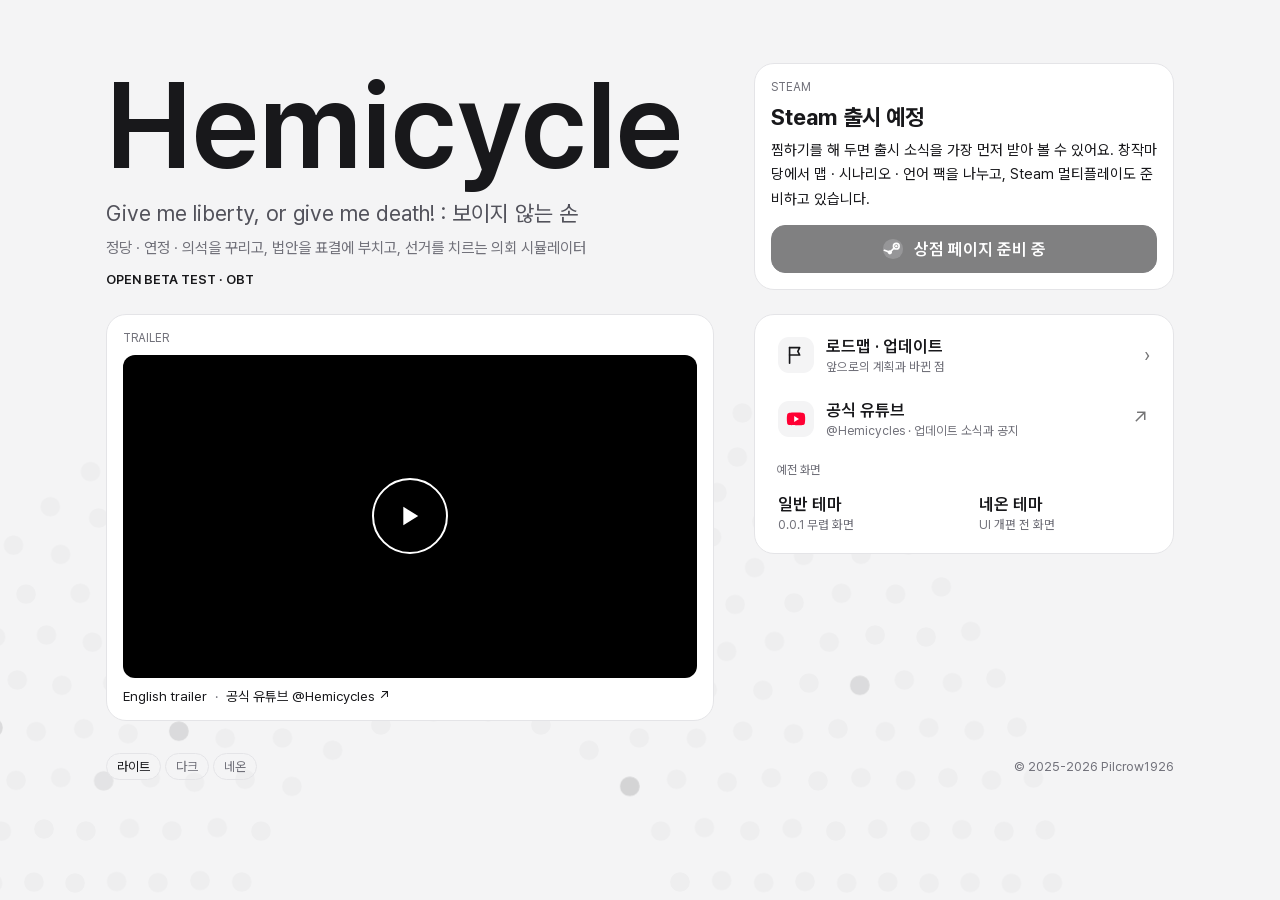
==== commit 616ca42c: "웹 메인에서 앱 받기(릴리스 내려받기) 링크 삭제 홍보용 웹이라 게임 내려받기 링크는 두지 않는다.  Co-Authored-By: Claude Opus 5.5 <noreply@an" ====
--- a/index.html
+++ b/index.html
@@ -63,11 +63,6 @@
                 <span class="site-link-text"><b>공식 유튜브</b><small>@Hemicycles · 업데이트 소식과 공지</small></span>
                 <span class="site-link-chev" aria-hidden="true">↗</span>
             </a>
-            <a class="site-link" data-site-link="releases" href="https://github.com/Jedidiah1926/parliament/releases" target="_blank" rel="noopener noreferrer">
-                <span class="site-link-icon" aria-hidden="true"><svg viewBox="0 0 24 24" width="22" height="22" fill="none" stroke="currentColor" stroke-width="1.8" stroke-linecap="round" stroke-linejoin="round"><path d="M12 4v11"/><path d="m7 10 5 5 5-5"/><path d="M5 20h14"/></svg></span>
-                <span class="site-link-text"><b>앱 받기</b><small>Windows 데스크톱 앱 (GitHub Releases)</small></span>
-                <span class="site-link-chev" aria-hidden="true">↗</span>
-            </a>
             <div class="site-links-sub">예전 화면</div>
             <div class="site-link-row">
                 <a class="site-link" href="old.html">
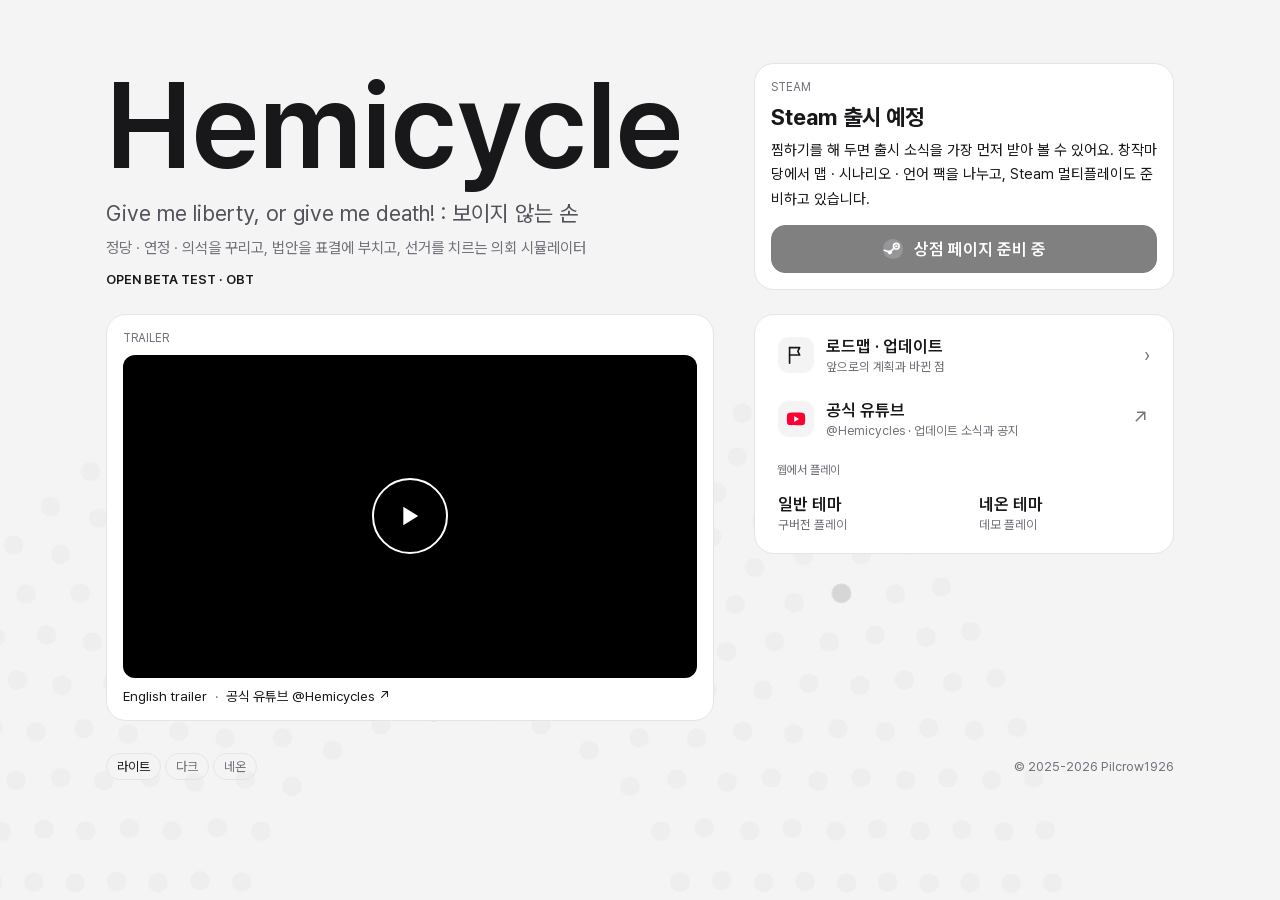
==== commit f4f83d3a: "웹 메인: 일반 테마 = 구버전 플레이, 네온 테마 = 데모 플레이 Co-Authored-By: Claude Opus 5.5 <noreply@anthropic.com> Claude" ====
--- a/index.html
+++ b/index.html
@@ -63,13 +63,13 @@
                 <span class="site-link-text"><b>공식 유튜브</b><small>@Hemicycles · 업데이트 소식과 공지</small></span>
                 <span class="site-link-chev" aria-hidden="true">↗</span>
             </a>
-            <div class="site-links-sub">예전 화면</div>
+            <div class="site-links-sub">웹에서 플레이</div>
             <div class="site-link-row">
                 <a class="site-link" href="old.html">
-                    <span class="site-link-text"><b>일반 테마</b><small>0.0.1 무렵 화면</small></span>
+                    <span class="site-link-text"><b>일반 테마</b><small>구버전 플레이</small></span>
                 </a>
                 <a class="site-link" href="old2.html">
-                    <span class="site-link-text"><b>네온 테마</b><small>UI 개편 전 화면</small></span>
+                    <span class="site-link-text"><b>네온 테마</b><small>데모 플레이</small></span>
                 </a>
             </div>
         </nav>
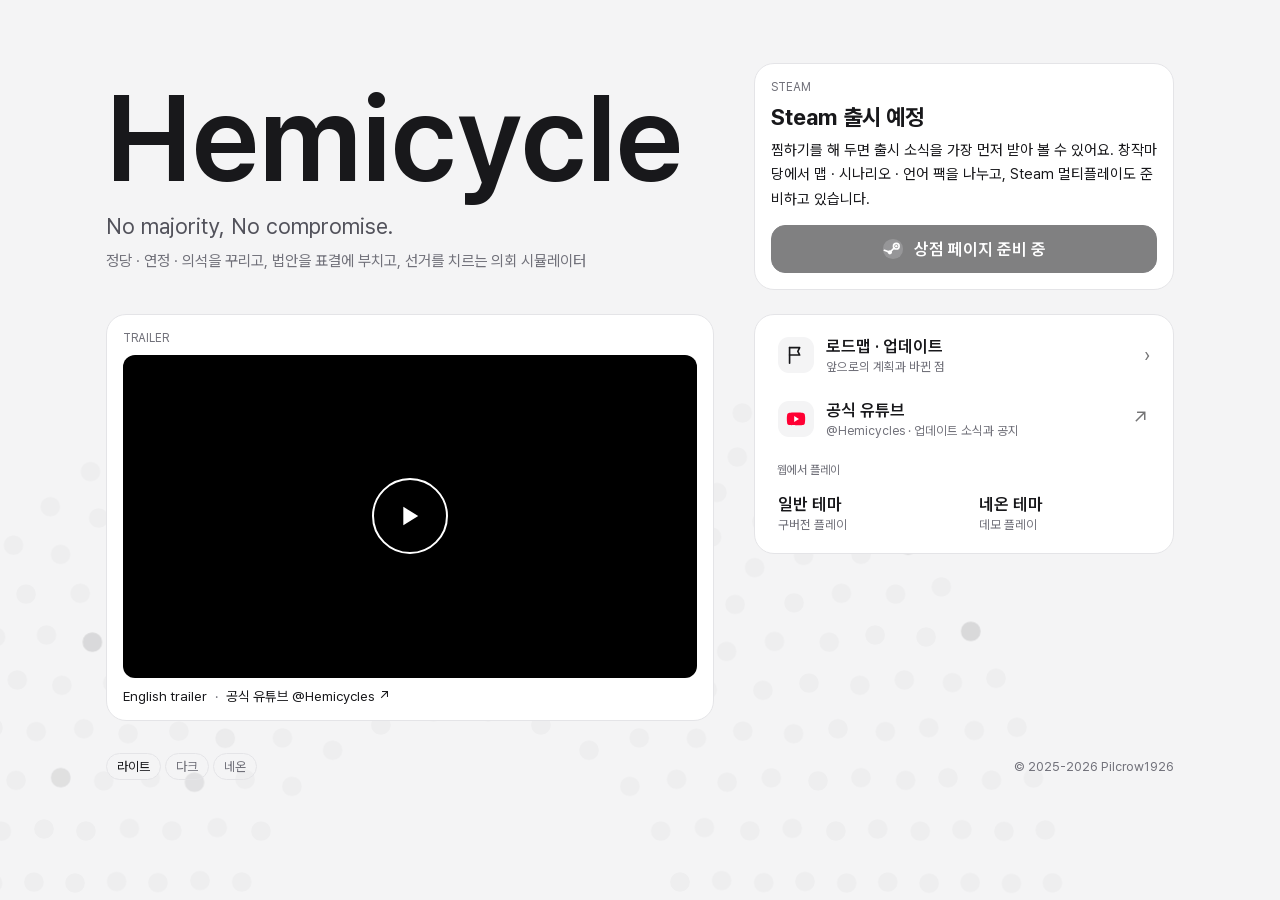
==== commit 748f7628: "웹 메인: OPEN BETA TEST 표시 삭제, 부제목 "No majority, No compromise." 한국어 브라우저에서는 "과반이 없으면 타협도 없다."로 보인다 (js" ====
--- a/index.html
+++ b/index.html
@@ -19,9 +19,8 @@
         <header class="site-brand">
             <div class="site-status neon-only">SYSTEM: ONLINE<br>PUBLIC ARCHIVE</div>
             <h1 class="site-title">Hemicycle</h1>
-            <p class="site-subtitle">Give me liberty, or give me death! : 보이지 않는 손</p>
+            <p class="site-subtitle" id="siteSubtitle" data-en="No majority, No compromise.">과반이 없으면 타협도 없다.</p>
             <p class="site-lead">정당 · 연정 · 의석을 꾸리고, 법안을 표결에 부치고, 선거를 치르는 의회 시뮬레이터</p>
-            <div class="site-stage">OPEN BETA TEST · OBT</div>
         </header>
 
         <!-- Steam 출시 예정 -->
--- a/css/site.css
+++ b/css/site.css
@@ -52,10 +52,8 @@
 .site-title { margin: 0; font-size: clamp(56px, 10vw, 120px); line-height: 1; color: var(--tno-neon); text-shadow: 0 0 18px var(--tno-neon-dim); letter-spacing: 2px; font-weight: normal; }
 .site-subtitle { margin: 14px 0 0; font-size: clamp(16px, 2vw, 22px); }
 .site-lead { margin: 10px 0 0; color: var(--site-dim); font-size: 0.95rem; line-height: 1.6; max-width: 34em; }
-.site-stage { margin-top: 12px; color: var(--tno-neon); font-size: 0.8rem; letter-spacing: 2px; }
 html[data-theme-family="modern"] .site-title { color: var(--m-text); font-weight: 600; letter-spacing: -2px; }
 html[data-theme-family="modern"] .site-subtitle { color: var(--m-text-2); }
-html[data-theme-family="modern"] .site-stage { color: var(--m-text); font-weight: 600; font-size: 13px; letter-spacing: 1px; }
 
 /* 카드 */
 .site-card { background: var(--tno-panel); border: 1px solid var(--tno-border); border-radius: var(--site-radius); padding: 16px; }
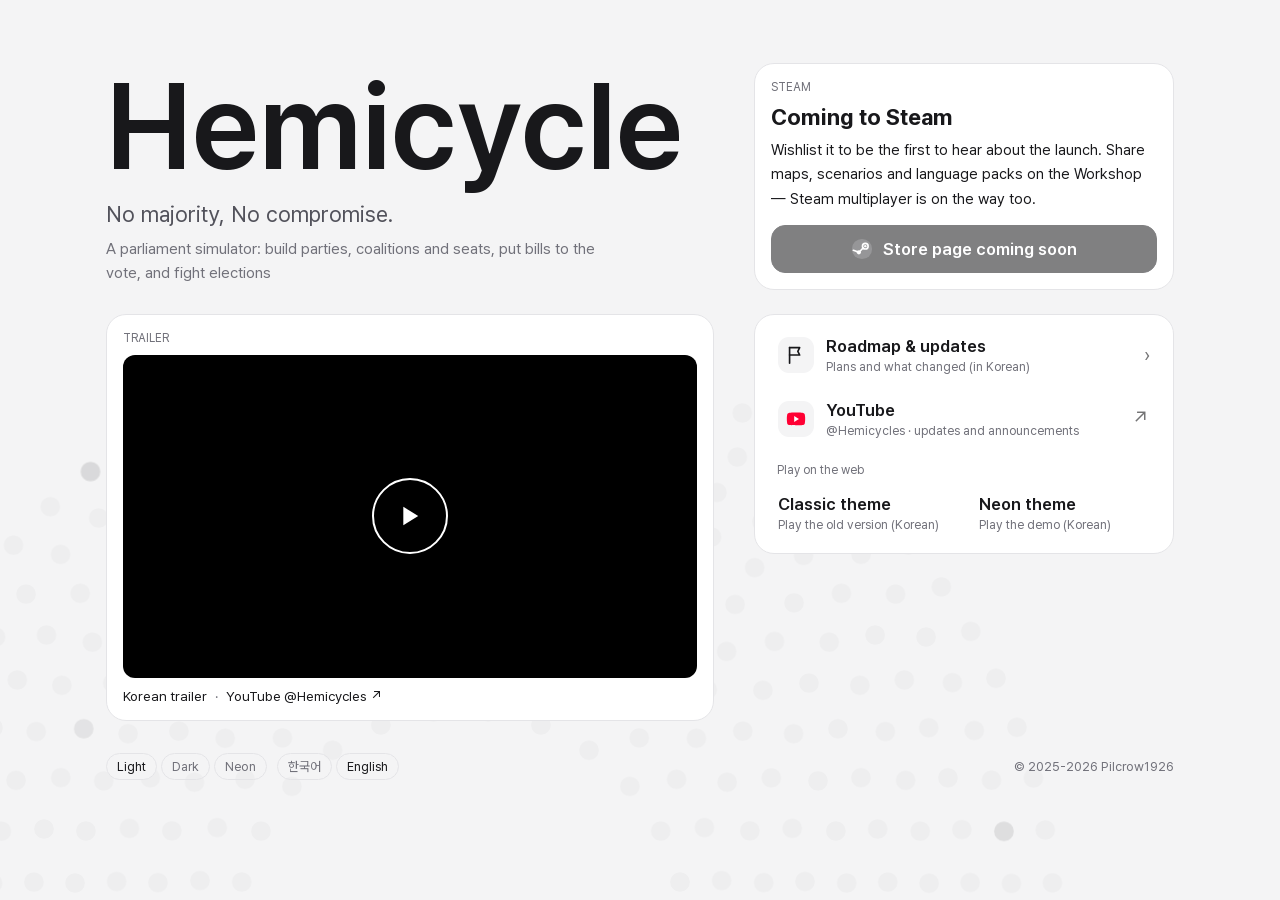
==== commit a9d9477d: "웹 메인: 언어 설정 버튼 (한국어 · English) - 아래 테마 버튼 옆에 한국어 · English — 처음엔 브라우저 언어, 고르면 이 브라우저에 기억 (hemiSiteLa" ====
--- a/index.html
+++ b/index.html
@@ -19,65 +19,71 @@
         <header class="site-brand">
             <div class="site-status neon-only">SYSTEM: ONLINE<br>PUBLIC ARCHIVE</div>
             <h1 class="site-title">Hemicycle</h1>
-            <p class="site-subtitle" id="siteSubtitle" data-en="No majority, No compromise.">과반이 없으면 타협도 없다.</p>
-            <p class="site-lead">정당 · 연정 · 의석을 꾸리고, 법안을 표결에 부치고, 선거를 치르는 의회 시뮬레이터</p>
+            <p class="site-subtitle" data-t="subtitle">과반이 없으면 타협도 없다.</p>
+            <p class="site-lead" data-t="lead">정당 · 연정 · 의석을 꾸리고, 법안을 표결에 부치고, 선거를 치르는 의회 시뮬레이터</p>
         </header>
 
         <!-- Steam 출시 예정 -->
         <section class="site-card site-steam" aria-labelledby="steamTitle">
             <div class="site-card-head">STEAM</div>
-            <h2 id="steamTitle" class="site-steam-title">Steam 출시 예정</h2>
-            <p class="site-steam-text">찜하기를 해 두면 출시 소식을 가장 먼저 받아 볼 수 있어요. 창작마당에서 맵 · 시나리오 · 언어 팩을 나누고, Steam 멀티플레이도 준비하고 있습니다.</p>
+            <h2 id="steamTitle" class="site-steam-title" data-t="steamTitle">Steam 출시 예정</h2>
+            <p class="site-steam-text" data-t="steamText">찜하기를 해 두면 출시 소식을 가장 먼저 받아 볼 수 있어요. 창작마당에서 맵 · 시나리오 · 언어 팩을 나누고, Steam 멀티플레이도 준비하고 있습니다.</p>
             <a class="site-btn site-btn-primary" id="steamBtn" href="#" target="_blank" rel="noopener noreferrer" aria-disabled="true">
                 <svg viewBox="0 0 24 24" width="22" height="22" aria-hidden="true"><circle cx="12" cy="12" r="11" fill="currentColor" opacity=".18"/><circle cx="15.6" cy="8.9" r="3.1" fill="none" stroke="currentColor" stroke-width="1.8"/><circle cx="15.6" cy="8.9" r="1.3" fill="currentColor"/><circle cx="8.6" cy="15.6" r="2.3" fill="currentColor"/><path d="M2.6 13.4 8.6 15.6M13.2 10.9 10 14.2" stroke="currentColor" stroke-width="1.9" stroke-linecap="round"/></svg>
-                <span class="site-btn-label">상점 페이지 준비 중</span>
+                <span class="site-btn-label" data-t="steamSoon">상점 페이지 준비 중</span>
             </a>
         </section>
 
         <!-- 트레일러 -->
-        <section class="site-card site-trailer-card" aria-label="트레일러">
+        <section class="site-card site-trailer-card" aria-label="트레일러" data-t-aria-label="trailer">
             <div class="site-card-head">TRAILER</div>
             <div class="site-trailer" id="trailer">
-                <img alt="Hemicycle 트레일러 미리보기" loading="lazy">
-                <button type="button" class="site-trailer-play" aria-label="트레일러 재생">
+                <img alt="Hemicycle 트레일러 미리보기" data-t-alt="trailerThumb" loading="lazy">
+                <button type="button" class="site-trailer-play" aria-label="트레일러 재생" data-t-aria-label="trailerPlay">
                     <svg viewBox="0 0 24 24" width="34" height="34" aria-hidden="true"><path d="M8 5.5v13l10.5-6.5z" fill="currentColor"/></svg>
                 </button>
             </div>
             <div class="site-trailer-links">
-                <a href="#" id="trailerEn">English trailer</a>
+                <a href="#" id="trailerAlt" data-t="trailerAlt">English trailer</a>
                 <span aria-hidden="true">·</span>
-                <a data-site-link="youtubeChannel" href="https://www.youtube.com/@Hemicycles" target="_blank" rel="noopener noreferrer">공식 유튜브 @Hemicycles ↗</a>
+                <a data-site-link="youtubeChannel" href="https://www.youtube.com/@Hemicycles" target="_blank" rel="noopener noreferrer" data-t="youtubeShort">공식 유튜브 @Hemicycles ↗</a>
             </div>
         </section>
 
         <!-- 바로 가기 -->
-        <nav class="site-card site-links" aria-label="바로 가기">
+        <nav class="site-card site-links" aria-label="바로 가기" data-t-aria-label="links">
             <a class="site-link" href="roadmap.html">
                 <span class="site-link-icon" aria-hidden="true"><svg viewBox="0 0 24 24" width="22" height="22" fill="none" stroke="currentColor" stroke-width="1.8" stroke-linecap="round" stroke-linejoin="round"><path d="M5 21V4"/><path d="M5 4h11l-2 4 2 4H5"/></svg></span>
-                <span class="site-link-text"><b>로드맵 · 업데이트</b><small>앞으로의 계획과 바뀐 점</small></span>
+                <span class="site-link-text"><b data-t="roadmap">로드맵 · 업데이트</b><small data-t="roadmapDesc">앞으로의 계획과 바뀐 점</small></span>
                 <span class="site-link-chev" aria-hidden="true">›</span>
             </a>
             <a class="site-link" data-site-link="youtubeChannel" href="https://www.youtube.com/@Hemicycles" target="_blank" rel="noopener noreferrer">
                 <span class="site-link-icon site-yt" aria-hidden="true"><svg viewBox="0 0 24 24" width="22" height="22"><path d="M21.6 7.2a2.5 2.5 0 0 0-1.8-1.8C18.2 5 12 5 12 5s-6.2 0-7.8.4A2.5 2.5 0 0 0 2.4 7.2 26 26 0 0 0 2 12a26 26 0 0 0 .4 4.8 2.5 2.5 0 0 0 1.8 1.8C5.8 19 12 19 12 19s6.2 0 7.8-.4a2.5 2.5 0 0 0 1.8-1.8A26 26 0 0 0 22 12a26 26 0 0 0-.4-4.8z" fill="currentColor"/><path d="M10 15.2 15.2 12 10 8.8z" fill="#fff"/></svg></span>
-                <span class="site-link-text"><b>공식 유튜브</b><small>@Hemicycles · 업데이트 소식과 공지</small></span>
+                <span class="site-link-text"><b data-t="youtube">공식 유튜브</b><small data-t="youtubeDesc">@Hemicycles · 업데이트 소식과 공지</small></span>
                 <span class="site-link-chev" aria-hidden="true">↗</span>
             </a>
-            <div class="site-links-sub">웹에서 플레이</div>
+            <div class="site-links-sub" data-t="playWeb">웹에서 플레이</div>
             <div class="site-link-row">
                 <a class="site-link" href="old.html">
-                    <span class="site-link-text"><b>일반 테마</b><small>구버전 플레이</small></span>
+                    <span class="site-link-text"><b data-t="classic">일반 테마</b><small data-t="classicDesc">구버전 플레이</small></span>
                 </a>
                 <a class="site-link" href="old2.html">
-                    <span class="site-link-text"><b>네온 테마</b><small>데모 플레이</small></span>
+                    <span class="site-link-text"><b data-t="neon">네온 테마</b><small data-t="neonDesc">데모 플레이</small></span>
                 </a>
             </div>
         </nav>
 
         <footer class="site-footer">
-            <div class="site-theme" role="group" aria-label="테마">
-                <button type="button" data-theme-pick="light">라이트</button>
-                <button type="button" data-theme-pick="dark">다크</button>
-                <button type="button" data-theme-pick="tno">네온</button>
+            <div class="site-prefs">
+                <div class="site-theme" role="group" aria-label="테마" data-t-aria-label="theme">
+                    <button type="button" data-theme-pick="light" data-t="light">라이트</button>
+                    <button type="button" data-theme-pick="dark" data-t="dark">다크</button>
+                    <button type="button" data-theme-pick="tno" data-t="neonMode">네온</button>
+                </div>
+                <div class="site-theme site-lang" role="group" aria-label="언어 · Language">
+                    <button type="button" data-lang-pick="ko" lang="ko">한국어</button>
+                    <button type="button" data-lang-pick="en" lang="en">English</button>
+                </div>
             </div>
             <div>&copy; 2025-2026 Pilcrow1926</div>
         </footer>
--- a/css/site.css
+++ b/css/site.css
@@ -106,6 +106,7 @@
 
 /* 아래 */
 .site-footer { display: flex; justify-content: space-between; align-items: center; gap: 12px; flex-wrap: wrap; color: var(--site-dim); font-size: 0.8rem; padding-top: 8px; }
+.site-prefs { display: flex; gap: 10px; flex-wrap: wrap; }
 .site-theme { display: flex; gap: 4px; }
 .site-theme button { font: inherit; font-size: 0.8rem; color: var(--site-dim); background: transparent; border: 1px solid var(--tno-border); padding: 5px 10px; cursor: pointer; }
 .site-theme button[aria-pressed="true"] { color: var(--tno-neon); border-color: var(--tno-neon); }
